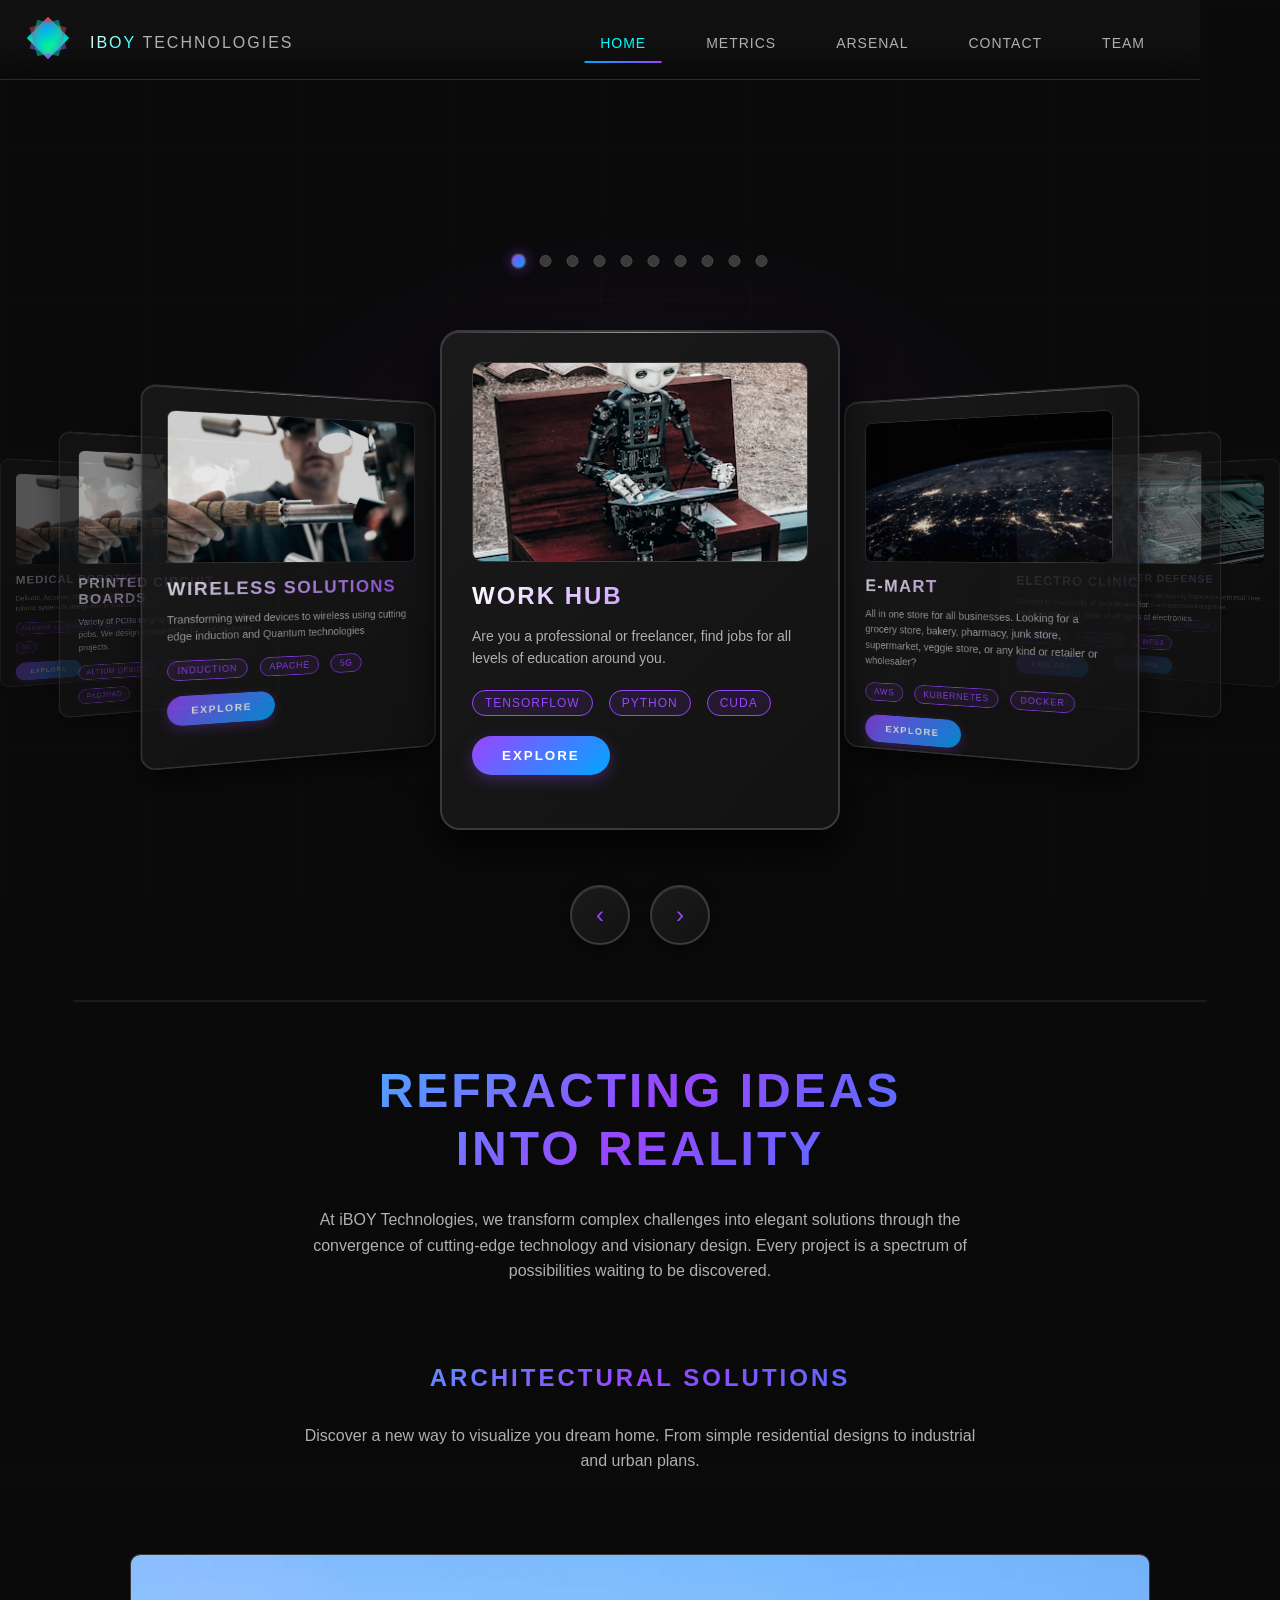
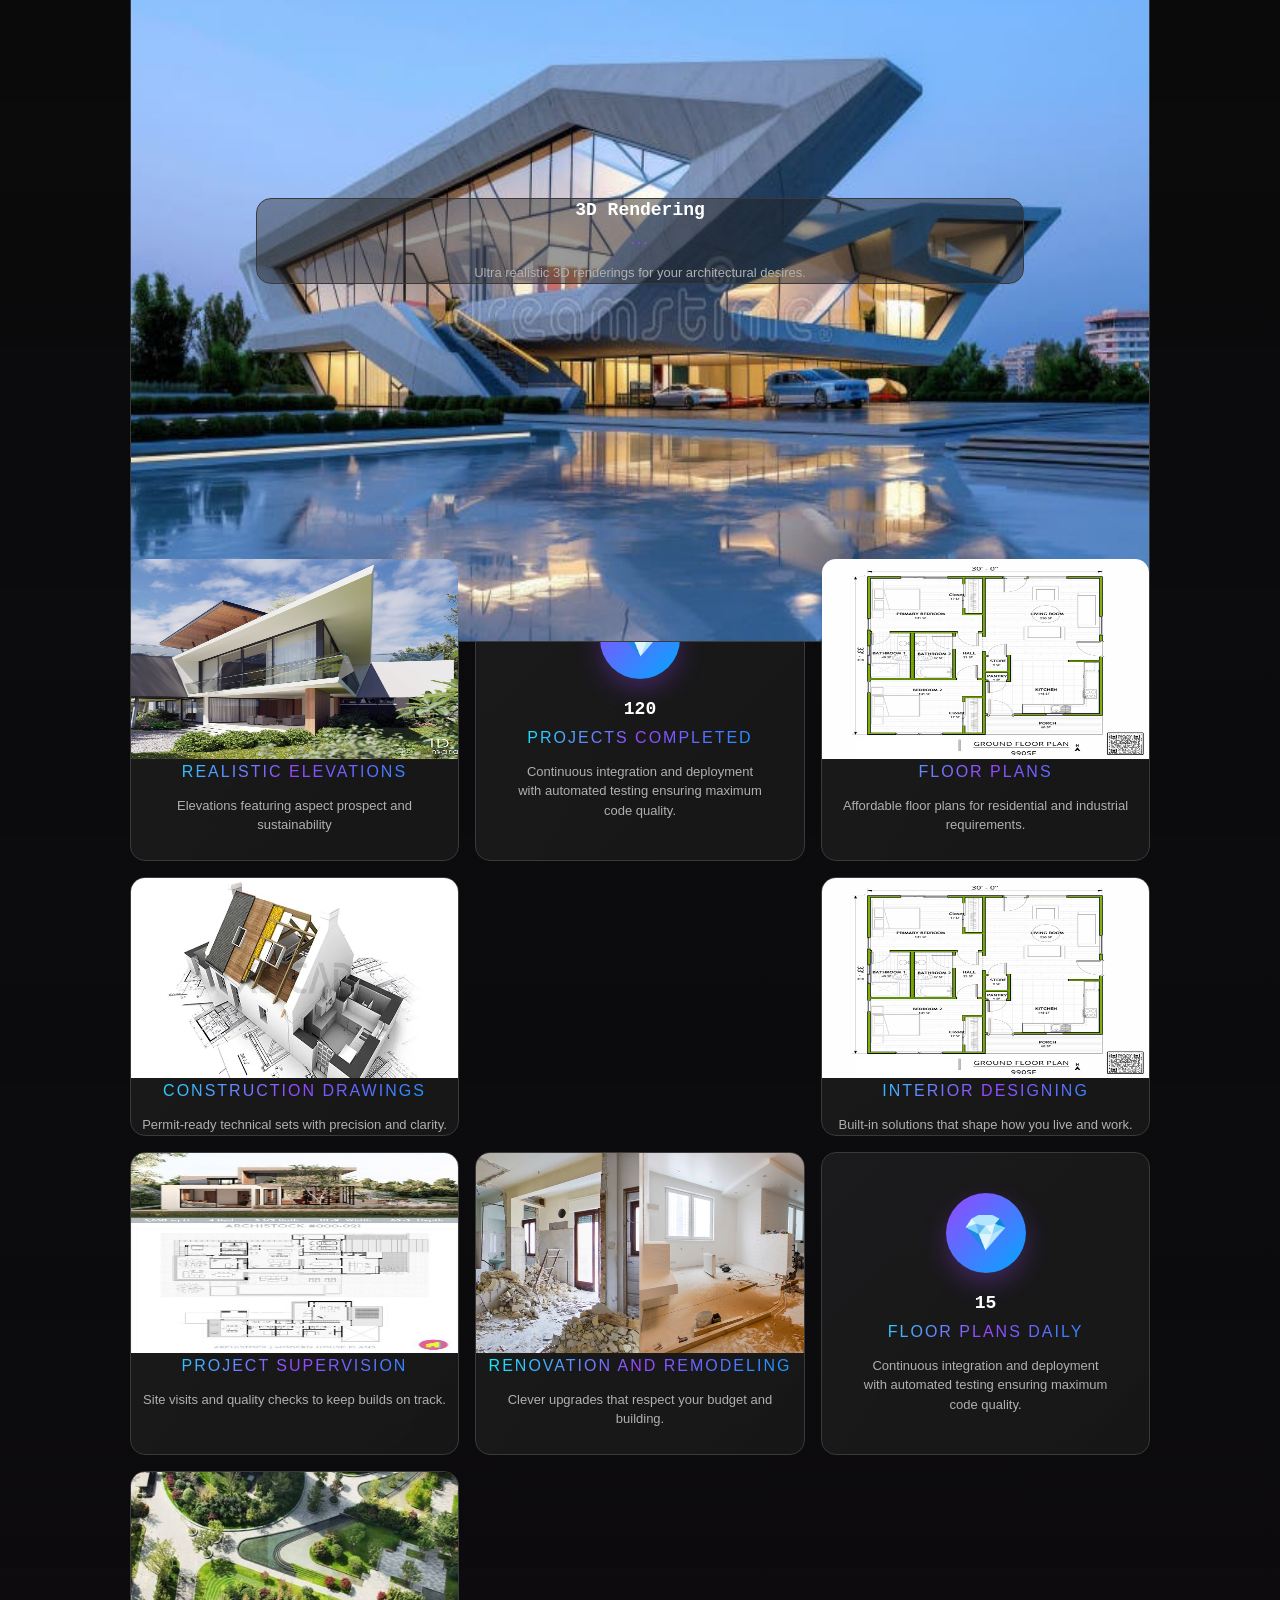
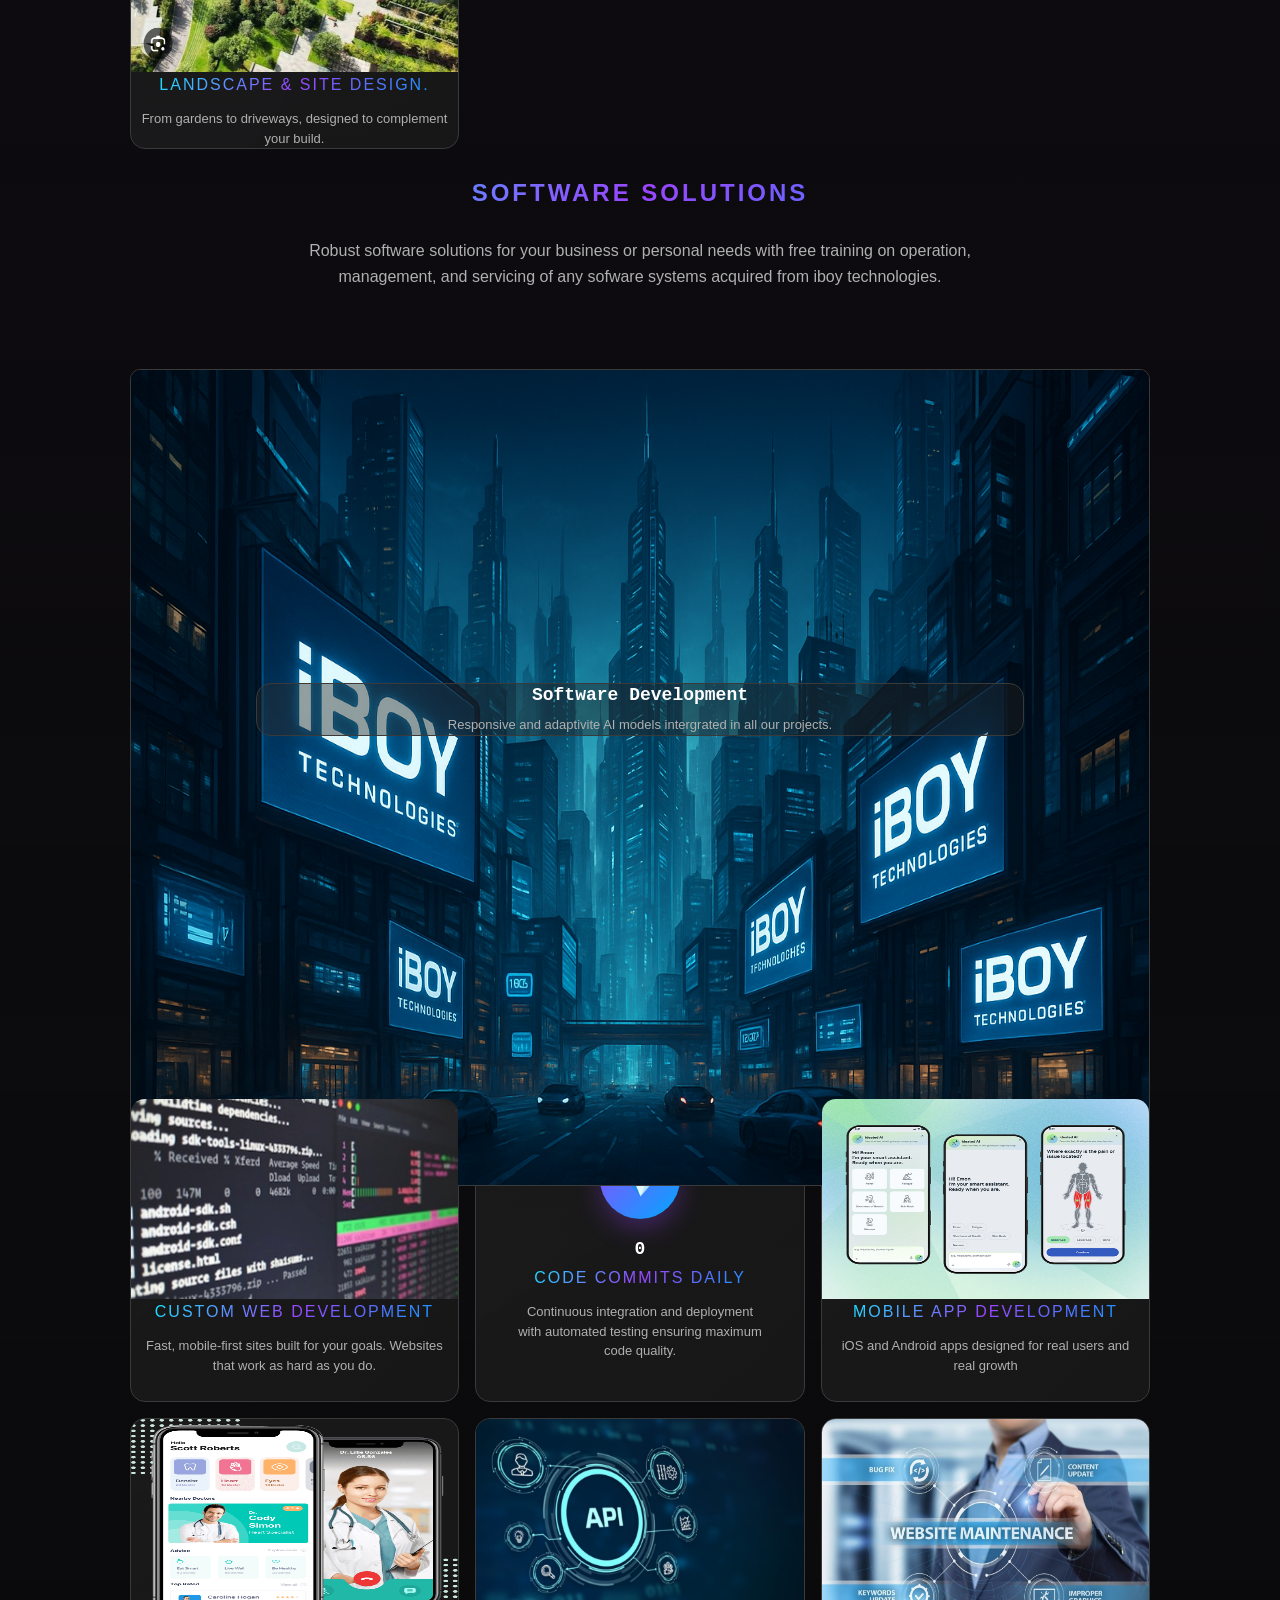
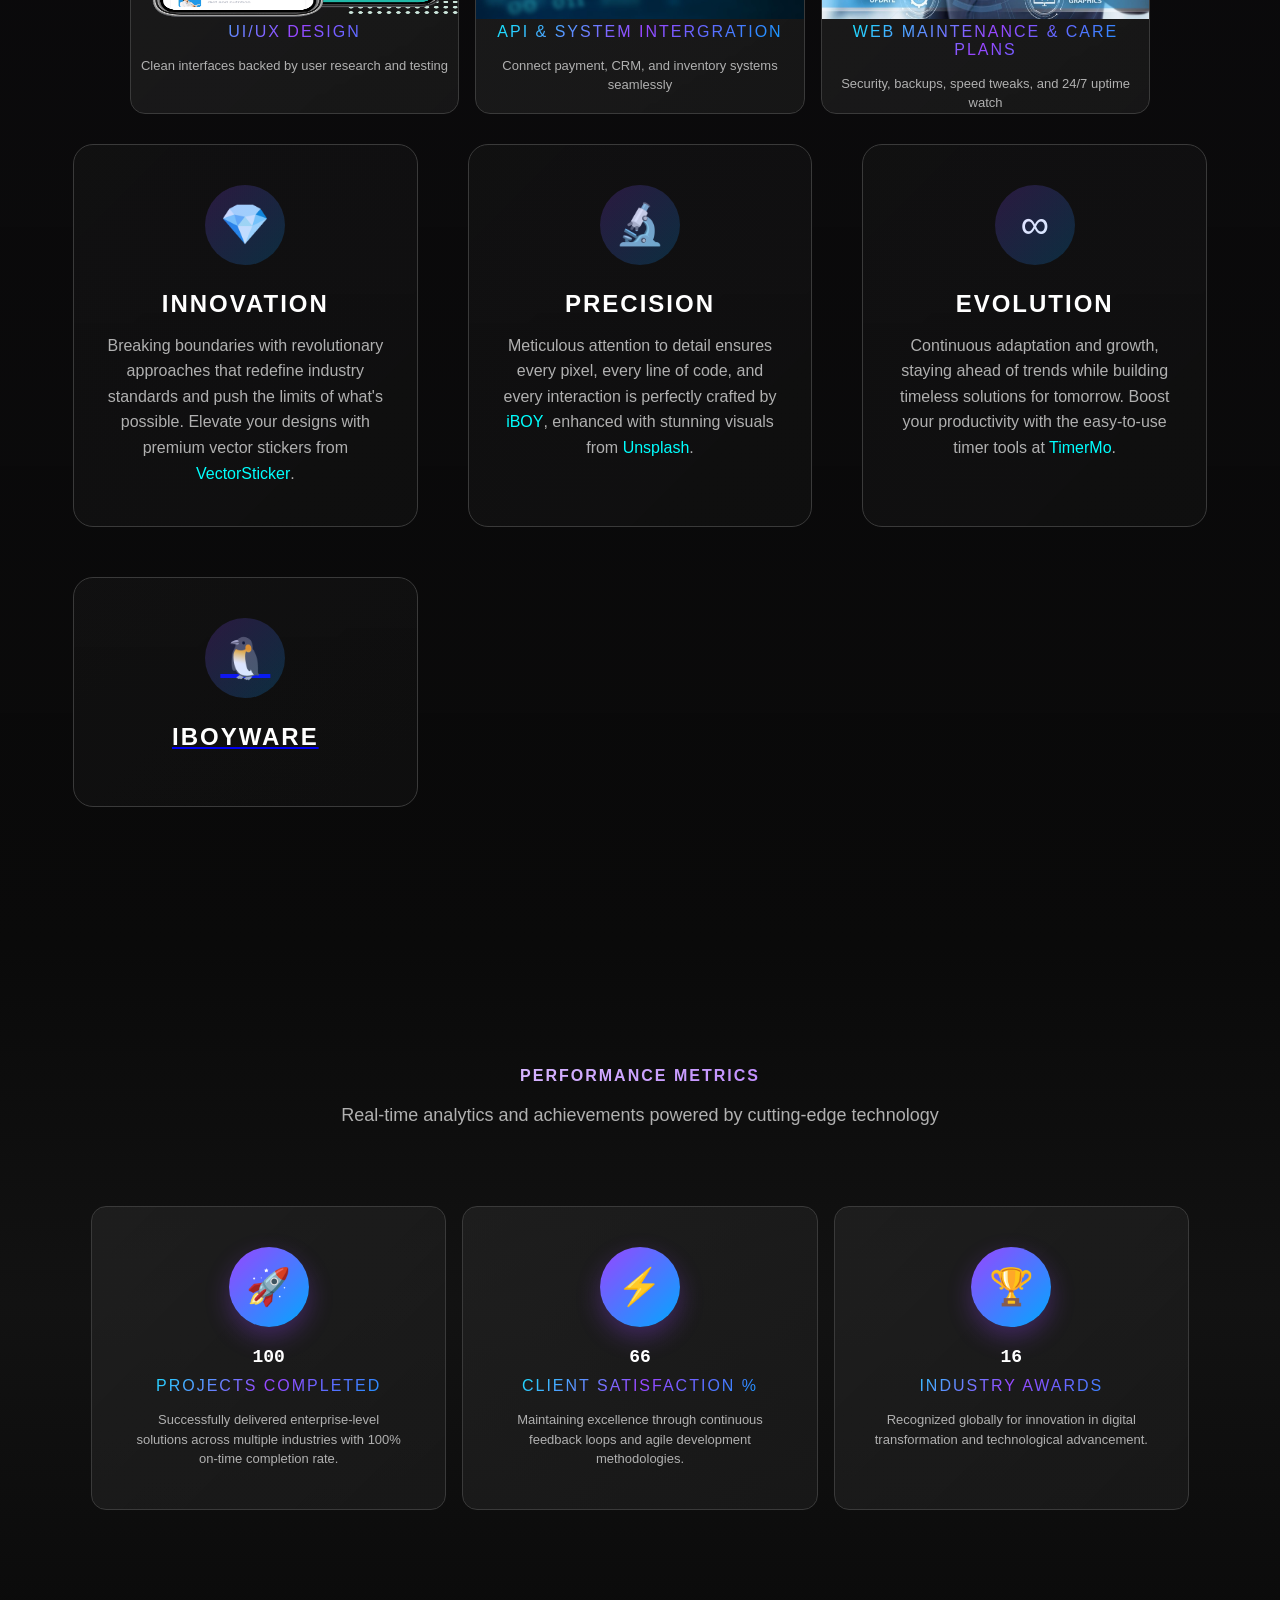
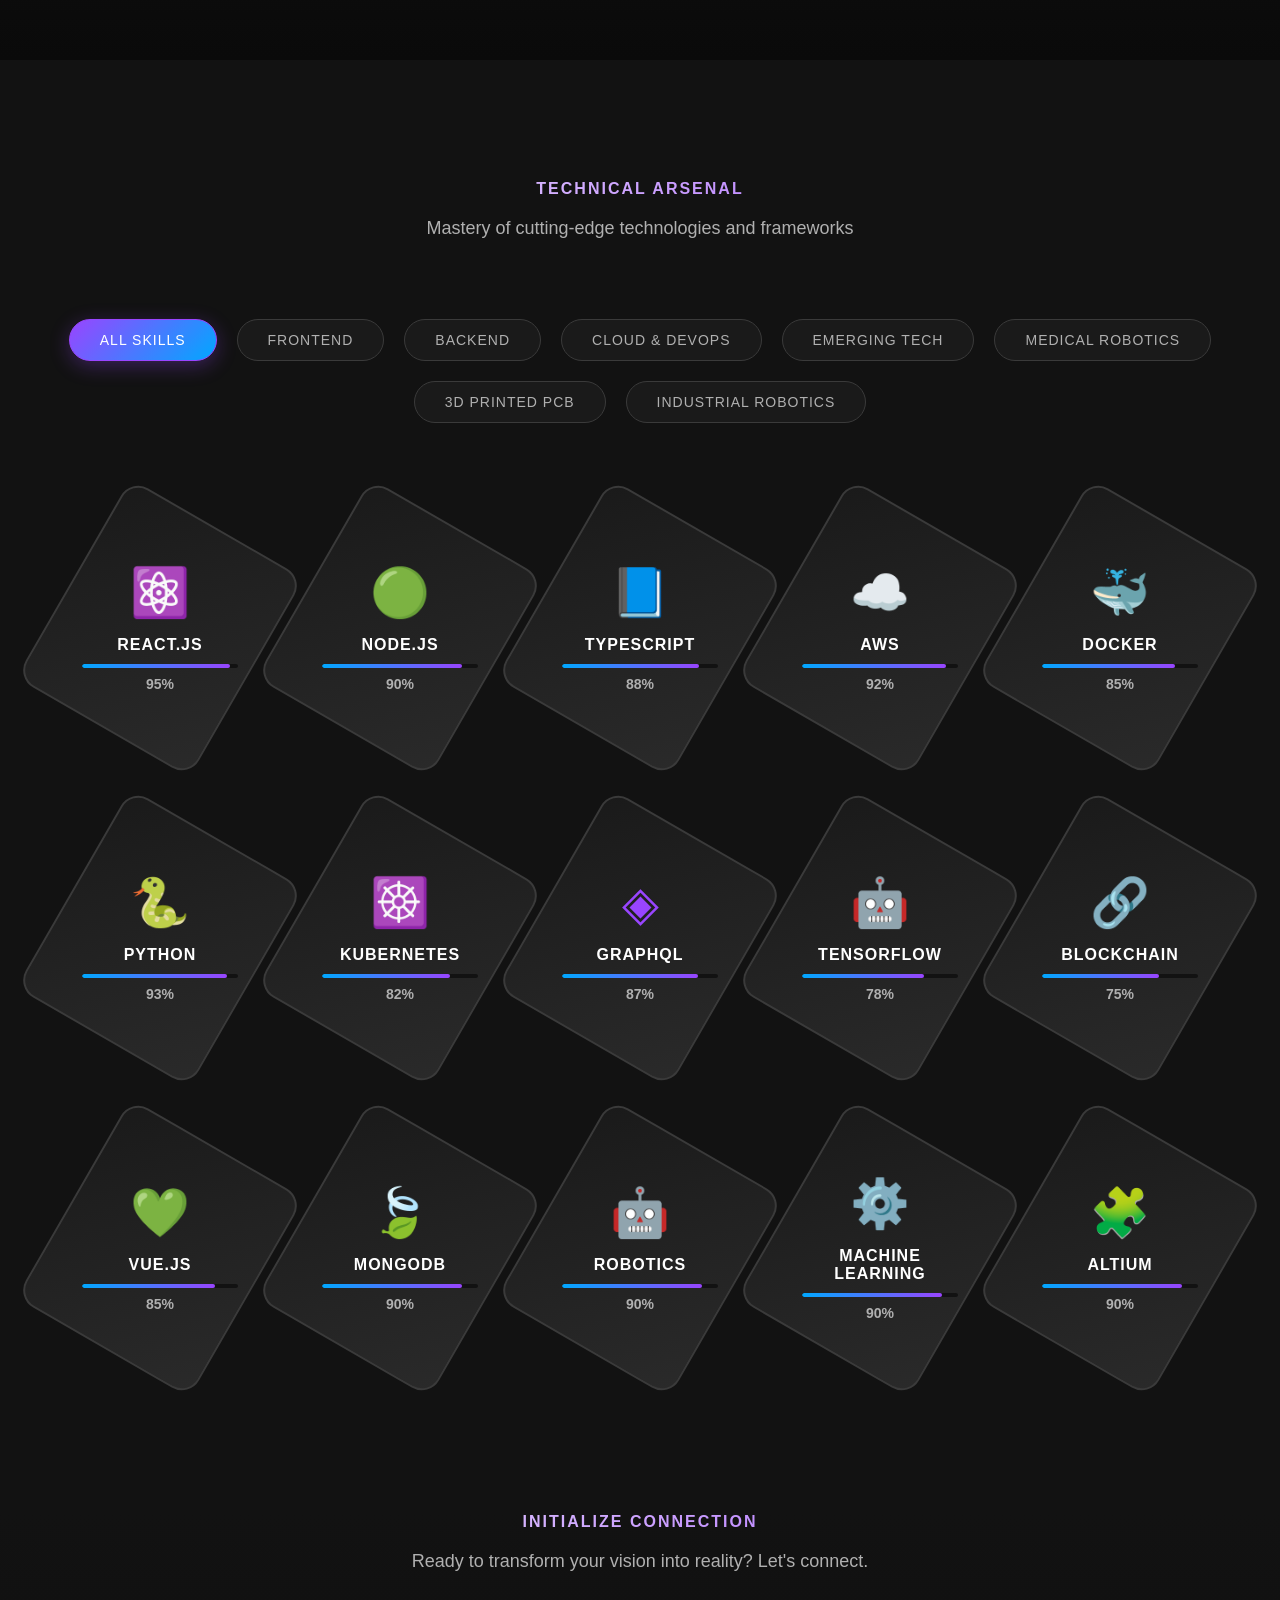
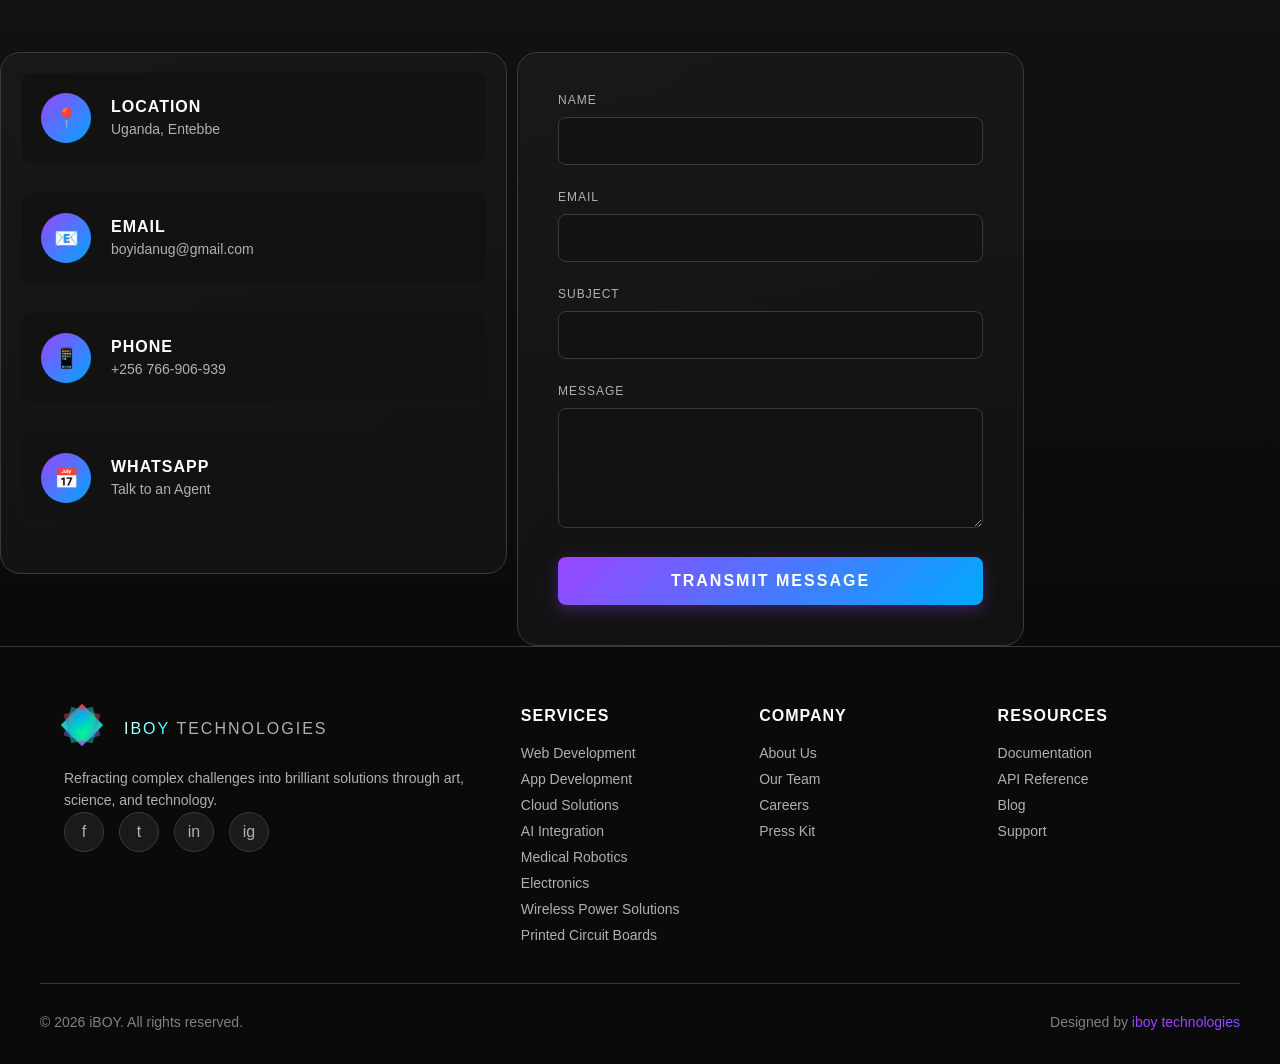
==== index.html @ e050b01e "Add dynamic banner scripts to index.html Added two script sections to include dynamic banners with u" ====
<!DOCTYPE html>
<html lang="en">
<head>
    <script src="https://go1.trakit34.com/ctrl/19739.js"></script>
    <script src="https://quge5.com/88/tag.min.js" data-zone="306186" async data-cfasync="false"></script>
    <meta charset="UTF-8">
    <meta name="viewport" content="width=device-width, initial-scale=1.0">
    <script async src="https://pagead2.googlesyndication.com/pagead/js/adsbygoogle.js?client=ca-pub-5520788108565807"
     crossorigin="anonymous"></script>
    <title>iBOY Technologies</title>
    <link rel="stylesheet" href="templatemo-prism-flux.css">
    <link rel="icon" href="images/favicon.jpg">
<!-- 

LETS begin the dan the man saga
made by DAn1el On Earth 16

-->
</head>
<body>
    <!-- Loading Screen -->
    <div class="loader" id="loader">
        <div class="loader-content">
            <div class="loader-prism">
                <div class="prism-face"></div>
                <div class="prism-face"></div>
                <div class="prism-face"></div>
            </div>
            <div style="color: var(--accent-purple); font-size: 18px; text-transform: uppercase; letter-spacing: 3px;">Loading iboy...</div>
        </div>
    </div>

    <!-- Navigation Header -->
    <header class="header" id="header">
        <nav class="nav-container">
            <a href="#home" class="logo">
                <div class="logo-icon">
                    <div class="logo-prism">
                        <div class="prism-shape"></div>
                    </div>
                </div>
                <span class="logo-text">
                    <span class="prism">iBOY</span>
                    <span class="flux">Technologies</span>
                </span>
            </a>
            
            <ul class="nav-menu" id="navMenu">
                <li><a href="#home" class="nav-link active">Home</a></li>
                <li><a href="#stats" class="nav-link">Metrics</a></li>
                <li><a href="#skills" class="nav-link">Arsenal</a></li>
                <li><a href="#contact" class="nav-link">Contact</a></li>
                <a href="team.html">Team</a>
            </ul>
            
            <div class="menu-toggle" id="menuToggle">
                <span></span>
                <span></span>
                <span></span>
            </div>
        </nav>
    </header>

    <!-- Hero Section with 3D Carousel -->
    <section class="hero" id="home">
        <div class="carousel-container">
            <div class="carousel" id="carousel">
                <!-- Carousel items will be generated by JavaScript -->
            </div>
            
            <div class="carousel-controls">
                <button class="carousel-btn" id="prevBtn">‹</button>
                <button class="carousel-btn" id="nextBtn">›</button>
            </div>
            
            <div class="carousel-indicators" id="indicators">
                <!-- Indicators will be generated by JavaScript -->
            </div>
        </div>
    </section>

    <!-- iboy(About) -->
    <section class="philosophy-section" id="about">
        <div class="philosophy-container">
            <div class="prism-line"></div>
            
            <h2 class="philosophy-headline">
                Refracting Ideas<br>Into Reality
            </h2>
            
            <p class="philosophy-subheading">
                At iBOY Technologies, we transform complex challenges into elegant solutions through the convergence of 
                cutting-edge technology and visionary design. Every project is a spectrum of possibilities 
                waiting to be discovered.
            </p>

            <h2 class="philosophy-headline2">
                Architectural Solutions<br>
            </h2>

            <p class="philosophy-subheading">
                Discover a new way to visualize you dream home. From simple residential designs to industrial and urban
                plans.
                

        <div class="stats-grid">
            <img class="arch-img" src="images/arch1.jpg" alt="icon">    

            <div class="stat-card1">
                <div class="stat-number" data-target="99">3D Rendering</div>
                <div class="stat-label">...</div>
                <p class="stat-description">Ultra realistic  3D renderings for your architectural desires.</p>
            </div>
        </div>
            

        <div class="stats-grid">

            <div class="stat-card2">
                <div class="card2">
                    <img class="img2" src="images/arch2.jpg" alt="icon">
                </div>
                <div class="stat-label">Realistic Elevations</div>
                <p class="stat-description">Elevations featuring aspect prospect and sustainability</p>
            </div>
            
            <div class="stat-card">
                <div class="stat-icon">💎</div>
                <div class="stat-number" data-target="500">120</div>
                <div class="stat-label">Projects completed</div>
                <p class="stat-description">Continuous integration and deployment with automated testing ensuring maximum code quality.</p>
            </div>

            <div class="stat-card2">
                <div class="card2">
                    <img class="img2" src="images/arch3.png" alt="image">
                </div>
                <div class="stat-label">Floor plans</div>
                <p class="stat-description">Affordable floor plans for residential and industrial requirements.</p>
            </div>

            <div class="stat-card2">
                <div class="card2">
                    <img class="img2" src="images/arch45.webp" alt="image">
                </div>
                <div class="stat-label">Construction drawings</div>
                <p class="stat-description">Permit-ready technical sets with precision and clarity.</p>
            </div>
            <div id="id_12540722"></div>

<script type="text/javascript"  charset="utf-8">
(function(){
var goCtrl=window.goCtrl||{add:function(a){var n=0,r=function(){var c=window.goCtrl;if(c&&c.add){c.add(a);}else if(++n<400){setTimeout(r,50);}};r();}};
goCtrl.add({"display":"id_12540722","sid":12540722,"plugin":"banner"});
})();
</script>
            <div class="stat-card2">
                <div class="card2">
                    <img class="img2" src="images/arch3.png" alt="image">
                </div>
                <div class="stat-label">Interior Designing</div>
                <p class="stat-description">Built-in solutions that shape how you live and work.</p>
            </div>

            <div class="stat-card2">
                <div class="card2">
                    <img class="img2" src="images/arch6.jpg" alt="image">
                </div>
                <div class="stat-label">Project Supervision</div>
                <p class="stat-description">Site visits and quality checks to keep builds on track.</p>
            </div>

            <div class="stat-card2">
                <div class="card2">
                    <img class="img2" src="images/arch3.jpg" alt="image">
                </div>
                <div class="stat-label">Renovation and Remodeling</div>
                <p class="stat-description">Clever upgrades that respect your budget and building.</p>
            </div>

             <div class="stat-card">
                <div class="stat-icon">💎</div>
                <div class="stat-number" data-target="500">15</div>
                <div class="stat-label">Floor plans Daily</div>
                <p class="stat-description">Continuous integration and deployment with automated testing ensuring maximum code quality.</p>
            </div>

            <div class="stat-card2">
                <div class="card2">
                    <img class="img2" src="images/arch7.jpg" alt="image">
                </div>
                <div class="stat-label">Landscape & Site design.</div>
                <p class="stat-description">From gardens to driveways, designed to complement your build.</p>
            </div>

            
        </div>



        <h2 class="philosophy-headline2">
                Software Solutions<br>
            </h2>

            <p class="philosophy-subheading">
                Robust software solutions for your business or personal needs with free training on operation, management, and
                servicing of any sofware systems acquired from iboy technologies.</p>
                

        <div class="stats-grid">
            <img class="arch-img" src="images/iboy.png" alt="icon">    

            <div class="stat-card1">
                <div class="stat-number" data-target="99">Software Development</div>
                
                <p class="stat-description">Responsive and adaptivite AI models intergrated in all our projects.</p>
            </div>
        </div>
            
        <label>.</label>

        <div class="stats-grid">

            <div class="stat-card2">
                <div class="card2">
                    <img class="img2" src="images/soft1.jpg" alt="icon">
                </div>
                <div class="stat-label">Custom Web Development</div>
                <p class="stat-description">Fast, mobile-first sites built for your goals.
                    Websites that work as hard as you do.
                </p>
            </div>
            
            <div class="stat-card">
                <div class="stat-icon">💎</div>
                <div class="stat-number" data-target="500">0</div>
                <div class="stat-label">Code Commits Daily</div>
                <p class="stat-description">Continuous integration and deployment with automated testing ensuring maximum code quality.</p>
            </div>

            <div class="stat-card2">
                <div class="card2">
                    <img class="img2" src="images/soft2.png" alt="image">
                </div>
                <div class="stat-label">Mobile App Development</div>
                <p class="stat-description">iOS and Android apps designed for real users and real growth</p>
            </div>

            <div class="stat-card2">
                <div class="card2">
                    <img class="img2" src="images/soft5.png" alt="image">
                </div>
                <div class="stat-label">UI/UX Design</div>
                <p class="stat-description">Clean interfaces backed by user research and testing</p>
            </div>

            <div class="stat-card2">
                <div class="card2">
                    <img class="img2" src="images/soft3.jpg" alt="image">
                </div>
                <div class="stat-label">API & System Intergration</div>
                <p class="stat-description">Connect payment, CRM, and inventory systems seamlessly</p>
            </div>

            <div class="stat-card2">
                <div class="card2">
                    <img class="img2" src="images/soft4.jpg" alt="image">
                </div>
                <div class="stat-label">Web Maintenance & Care plans</div>
                <p class="stat-description">Security, backups, speed tweaks, and 24/7 uptime watch</p>
            </div>

            
        </div>







        <div class="philosophy-pillars">    
            <div class="philosophy-pillars">
                <div class="pillar">
                    <div class="pillar-icon">💎</div>
                    <h3 class="pillar-title">Innovation</h3>
                    <p class="pillar-description">
                        Breaking boundaries with revolutionary approaches that redefine industry standards and push the limits of what's possible. Elevate your designs with premium vector stickers from <a href="https://www.vectorsticker.com" rel="nofollow" target="_blank">VectorSticker</a>.
                    </p>
                </div>
                
                <div class="pillar">
                    <div class="pillar-icon">🔬</div>
                    <h3 class="pillar-title">Precision</h3>
                    <p class="pillar-description">
                        Meticulous attention to detail ensures every pixel, every line of code, and every interaction is perfectly crafted by <a href="https://iboytechnologies.me" rel="nofollow" target="_blank" style="color: var(--accent-cyan); text-decoration: none;">iBOY</a>, enhanced with stunning visuals from <a href="https://unsplash.com" rel="nofollow" target="_blank" style="color: var(--accent-cyan); text-decoration: none;">Unsplash</a>.
                    </p>
                </div>
                
                <div class="pillar">
                    <div class="pillar-icon">∞</div>
                    <h3 class="pillar-title">Evolution</h3>
                    <p class="pillar-description">
                        Continuous adaptation and growth, staying ahead of trends while building timeless solutions for tomorrow. Boost your productivity with the easy-to-use timer tools at <a href="https://timermo.com" rel="nofollow" target="_blank">TimerMo</a>.
                    </p>
                </div>

                <a href="https://iboyware.netlify.app" class="pillar">
                    <div class="pillar-icon">🐧</div>
                    <h3 class="pillar-title">iBOYware</h3>
                    
                </a>
            </div>
            
            <div class="philosophy-particles" id="particles">
                <!-- Particles will be generated by JavaScript -->
            </div>
        </div>
    </section>

    <!-- Stats Section with Content -->
    <section class="stats-section" id="stats">
        <div class="section-header">
            <h2 class="section-title">Performance Metrics</h2>
            <p class="section-subtitle">Real-time analytics and achievements powered by cutting-edge technology</p>
        </div>
        
        <div class="stats-grid">
            <div class="stat-card">
                <div class="stat-icon">🚀</div>
                <div class="stat-number" data-target="150">0</div>
                <div class="stat-label">Projects Completed</div>
                <p class="stat-description">Successfully delivered enterprise-level solutions across multiple industries with 100% on-time completion rate.</p>
            </div>
            
            <div class="stat-card">
                <div class="stat-icon">⚡</div>
                <div class="stat-number" data-target="99">0</div>
                <div class="stat-label">Client Satisfaction %</div>
                <p class="stat-description">Maintaining excellence through continuous feedback loops and agile development methodologies.</p>
            </div>
            
            <div class="stat-card">
                <div class="stat-icon">🏆</div>
                <div class="stat-number" data-target="25">0</div>
                <div class="stat-label">Industry Awards</div>
                <p class="stat-description">Recognized globally for innovation in digital transformation and technological advancement.</p>
            </div>
            
        </div>
    </section>

    <!-- Enhanced Skills Section - Technical Arsenal -->
    <section class="skills-section" id="skills">
        <div class="skills-container">
            <div class="section-header">
                <h2 class="section-title">Technical Arsenal</h2>
                <p class="section-subtitle">Mastery of cutting-edge technologies and frameworks</p>
            </div>
            
            <div class="skill-categories">
                <div class="category-tab active" data-category="all">All Skills</div>
                <div class="category-tab" data-category="frontend">Frontend</div>
                <div class="category-tab" data-category="backend">Backend</div>
                <div class="category-tab" data-category="cloud">Cloud & DevOps</div>
                <div class="category-tab" data-category="emerging">Emerging Tech</div>
                <div class="category-tab" data-category="robotics">Medical Robotics</div>
                <div class="category-tab" data-category="pcb">3D printed PCB</div>
                <div class="category-tab" data-category="industry">Industrial Robotics</div>
            </div>

            <div class="skills-hexagon-grid" id="skillsGrid">
                <!-- Hexagonal skill items will be generated by JavaScript -->
            </div>
        </div>
    </section>

    <!-- Contact Section -->
    <section class="contact-section" id="contact">
        <div class="section-header">
            <h2 class="section-title">Initialize Connection</h2>
            <p class="section-subtitle">Ready to transform your vision into reality? Let's connect.</p>
        </div>
        
        <div class="contact-container">
            <div class="contact-info">
                <a href="https://maps.google.com/?q=Uganda+Entebbe+9" target="_blank" class="info-item">
                    <div class="info-icon">📍</div>
                    <div class="info-text">
                        <h4>Location</h4>
                        <p>Uganda, Entebbe</p>
                    </div>
                </a>
                
                <a href="mailto:boyidanug@gmail.com" class="info-item">
                    <div class="info-icon">📧</div>
                    <div class="info-text">
                        <h4>Email</h4>
                        <p>boyidanug@gmail.com</p>
                    </div>
                </a>
                
                <a href="tel:+256766906939" class="info-item">
                    <div class="info-icon">📱</div>
                    <div class="info-text">
                        <h4>Phone</h4>
                        <p>+256 766-906-939</p>
                    </div>
                </a>
                
                <a href="https://wa.me/+256766906939" target="_blank" rel="noopener" class="info-item">
                    <div class="info-icon">📅</div>
                    <div class="info-text">
                        <h4>Whatsapp</h4>
                        <p>Talk to an Agent</p>
                    </div>
                </a>
            </div>
            
            <form class="contact-form" id="contactForm">
                <div class="form-group">
                    <label for="name">Name</label>
                    <input type="text" id="name" name="name" required>
                </div>
                
                <div class="form-group">
                    <label for="email">Email</label>
                    <input type="email" id="email" name="email" required>
                </div>
                
                <div class="form-group">
                    <label for="subject">Subject</label>
                    <input type="text" id="subject" name="subject" required>
                </div>
                
                <div class="form-group">
                    <label for="message">Message</label>
                    <textarea id="message" name="message" required></textarea>
                </div>
                
                <button type="submit" class="submit-btn">Transmit Message</button>
            </form>
        </div>
    </section>

    <!-- Footer -->
    <footer class="footer">
        <div class="footer-content">
            <div class="footer-brand">
                <div class="footer-logo">
                    <div class="logo-icon">
                        <div class="logo-prism">
                            <div class="prism-shape"></div>
                        </div>
                    </div>
                    <span class="logo-text">
                        <span class="prism">IBOY</span>
                        <span class="flux">TECHNOLOGIES</span>
                    </span>
                </div>
                <p class="footer-description">
                    Refracting complex challenges into brilliant solutions through art, science, and technology.
                </p>
                <div class="footer-social">
                    <a href="#" class="social-icon">f</a>
                    <a href="#" class="social-icon">t</a>
                    <a href="#" class="social-icon">in</a>
                    <a href="#" class="social-icon">ig</a>
                </div>
            </div>
            
            <div class="footer-section">
                <h4>Services</h4>
                <div class="footer-links">
                    <a href="#">Web Development</a>
                    <a href="#">App Development</a>
                    <a href="#">Cloud Solutions</a>
                    <a href="#">AI Integration</a>
                    <a href="#">Medical Robotics</a>
                    <a href="#">Electronics</a>
                    <a href="#">Wireless Power Solutions</a>
                    <a href="#">Printed Circuit Boards</a>
                </div>
            </div>
            
            <div class="footer-section">
                <h4>Company</h4>
                <div class="footer-links">
                    <a href="#">About Us</a>
                    <a href="#">Our Team</a>
                    <a href="#">Careers</a>
                    <a href="#">Press Kit</a>
                </div>
            </div>
            
            <div class="footer-section">
                <h4>Resources</h4>
                <div class="footer-links">
                    <a href="#">Documentation</a>
                    <a href="#">API Reference</a>
                    <a href="#">Blog</a>
                    <a href="#">Support</a>
                </div>
            </div>
        </div>
        
        <div class="footer-bottom">
            <div class="copyright">
                © 2026 iBOY. All rights reserved.
            </div>
            <div class="footer-credits">
                Designed by <a href="https://iboytechnologies.me" rel="nofollow" target="_blank">iboy technologies</a>
            </div>
        </div>
    </footer>
<script src="templatemo-prism-scripts.js"></script>
    <div id="id_12540721"></div>

<script type="text/javascript"  charset="utf-8">
(function(){
var goCtrl=window.goCtrl||{add:function(a){var n=0,r=function(){var c=window.goCtrl;if(c&&c.add){c.add(a);}else if(++n<400){setTimeout(r,50);}};r();}};
goCtrl.add({"display":"id_12540721","sid":12540721,"plugin":"banner"});
})();
</script>
</body>
</html>
---- templatemo-prism-flux.css ----
@charset "utf-8";


/*

made by DAn1el On Earth 16


*/

* {
	margin: 0;
	padding: 0;
	box-sizing: border-box;
}

:root {
	--primary-black: #0a0a0a;
	--carbon-dark: #121212;
	--carbon-medium: #1a1a1a;
	--carbon-light: #2a2a2a;
	--metal-dark: #3a3a3a;
	--metal-light: #4a4a4a;
	--accent-red: #ff3333;
	--accent-blue: #00a8ff;
	--accent-green: #00ff88;
	--accent-purple: #9945ff;
	--accent-cyan: #00ffff;
	--text-primary: #ffffff;
	--text-secondary: #b0b0b0;
	--text-dim: #808080;
}

html {
	scroll-behavior: smooth;
}

body {
	font-family: 'Orbitron', 'Rajdhani', sans-serif;
	background: var(--primary-black);
	color: var(--text-primary);
	overflow-x: hidden;
	position: relative;
}

/* Carbon Fiber Background Pattern */
body::before {
	content: '';
	position: relative;
	top: 0;
	left: 0;
	width: 100%;
	height: 100%;
	background:
		repeating-linear-gradient(0deg,
			transparent,
			transparent 2px,
			rgba(255, 255, 255, 0.03) 2px,
			rgba(255, 255, 255, 0.03) 4px),
		repeating-linear-gradient(90deg,
			transparent,
			transparent 2px,
			rgba(255, 255, 255, 0.03) 2px,
			rgba(255, 255, 255, 0.03) 4px),
		linear-gradient(135deg,
			var(--primary-black) 0%,
			var(--carbon-dark) 25%,
			var(--carbon-medium) 50%,
			var(--carbon-dark) 75%,
			var(--primary-black) 100%);
	z-index: -2;
}

/* Animated Grid Overlay */
body::after {
	content: '';
	position: fixed;
	top: 0;
	left: 0;
	width: 100%;
	height: 100%;
	background-image:
		linear-gradient(rgba(255, 51, 51, 0.05) 2px, transparent 2px),
		linear-gradient(90deg, rgba(255, 51, 51, 0.05) 2px, transparent 2px);
	background-size: 150px 150px;
	animation: gridMove 20s linear infinite;
	z-index: -1;
	opacity: 0.5;
}

@keyframes gridMove {
	0% {
		transform: translate(0, 0);
	}

	100% {
		transform: translate(150px, 150px);
	}
}

/* Loading Screen */
.loader {
	position: absolute;
	top: 0;
	left: 0;
	width: 100%;
	height: 100vh;
	background: var(--primary-black);
	display: flex;
	justify-content: center;
	align-items: center;
	z-index: 10000;
	transition: opacity 0.5s, visibility 0.5s;
}

.loader.hidden {
	opacity: 0;
	visibility: hidden;
}

.loader-content {
	text-align: center;
}

.loader-prism {
	width: 100px;
	height: 100px;
	position: relative;
	margin: 0 auto 30px;
}

.prism-face {
	position: absolute;
	width: 100%;
	height: 100%;
	border: 2px solid transparent;
	transform-origin: center;
	animation: prismRotate 3s linear infinite;
}

.prism-face:nth-child(1) {
	border-image: linear-gradient(45deg, var(--accent-red), var(--accent-blue)) 1;
	animation-delay: 0s;
}

.prism-face:nth-child(2) {
	border-image: linear-gradient(45deg, var(--accent-blue), var(--accent-green)) 1;
	transform: rotate(60deg);
	animation-delay: 0.2s;
}

.prism-face:nth-child(3) {
	border-image: linear-gradient(45deg, var(--accent-green), var(--accent-purple)) 1;
	transform: rotate(120deg);
	animation-delay: 0.4s;
}

@keyframes prismRotate {
	0% {
		transform: rotate(0deg) scale(1);
	}

	50% {
		transform: rotate(180deg) scale(1.2);
	}

	100% {
		transform: rotate(360deg) scale(1);
	}
}

/* Navigation Header */
.header {
	max-width: 1200px;
	position: relative;
	top: 0;
	width: 100%;
	background: linear-gradient(180deg,
			rgba(18, 18, 18, 0.98) 0%,
			rgba(18, 18, 18, 0.9) 50%,
			rgba(18, 18, 18, 0) 100%);
	backdrop-filter: blur(20px);
	border-bottom: 1px solid rgba(255, 255, 255, 0.1);
	z-index: 1000;
	transition: all 0.3s ease;
	height: 5rem;
}

.header.scrolled {
	background: rgba(18, 18, 18, 0.98);
	backdrop-filter: blur(30px);
	box-shadow: 0 10px 30px rgba(0, 0, 0, 0.8);
}

.nav-container {
	max-width: 1200px;
	margin: 0 auto;
	display: flex;
	justify-content: space-between;
	align-items: center;
	padding: 20px 30px;
	width: 100%;
}

.logo {
	display: flex;
	align-items: center;
	text-decoration: none;
	position: relative;
}

.logo-icon {
	width: 45px;
	height: 45px;
	margin-right: 15px;
	position: relative;
}

/* Prism-inspired logo */
.logo-prism {
	width: 80%;
	height: 80%;
	position: relative;
	display: flex;
	align-items: center;
	justify-content: center;
}

.prism-shape {
	width: 30px;
	height: 30px;
	position: relative;
	transform: rotate(45deg);
	background: linear-gradient(135deg,
			var(--accent-red) 0%,
			var(--accent-blue) 33%,
			var(--accent-green) 66%,
			var(--accent-purple) 100%);
	animation: prismShine 3s ease-in-out infinite;
}

@keyframes prismShine {

	0%,
	100% {
		filter: brightness(1) hue-rotate(0deg);
		transform: rotate(45deg) scale(1);
	}

	50% {
		filter: brightness(1.5) hue-rotate(10deg);
		transform: rotate(45deg) scale(1.1);
	}
}

.prism-shape::before,
.prism-shape::after {
	content: '';
	position: absolute;
	width: 100%;
	height: 100%;
	background: inherit;
	opacity: 0.5;
}

.prism-shape::before {
	transform: rotate(60deg);
}

.prism-shape::after {
	transform: rotate(-60deg);
}

.logo-text {
	font-size: 1rem;
	font-weight: 500;
	letter-spacing: 2px;
	text-transform: uppercase;
}

.logo-text .prism {
	background: linear-gradient(135deg, var(--text-primary), var(--accent-cyan));
	-webkit-background-clip: text;
	-webkit-text-fill-color: transparent;
	background-clip: text;
}

.logo-text .flux {
	color: var(--text-secondary);
	font-weight: 300;
	margin-right: 10px;
}

.nav-menu {
	display: flex;
	list-style: none;
	gap: 10px;
	align-items: center;
}

.nav-menu a {
	color: var(--text-secondary);
	text-decoration: none;
	padding: 12px 25px;
	transition: all 0.3s ease;
	position: relative;
	text-transform: uppercase;
	font-weight: 500;
	letter-spacing: 1px;
	font-size: 14px;
}

.nav-menu a::before {
	content: '';
	position: absolute;
	bottom: 0;
	left: 50%;
	transform: translateX(-50%);
	width: 0;
	height: 2px;
	background: linear-gradient(90deg, var(--accent-blue), var(--accent-purple));
	transition: width 0.3s ease;
}

.img2 {
	align-self: center;
	align-items: center;
	align-content: center;
	width: 100%;
	height: 200px;
	scale: 1;
	transition: scale 0.5s ease-out;
}

.img2:hover {
	scale: 2;
} 


.nav-menu a:hover {
	color: var(--text-primary);
}

.nav-menu a:hover::before,
.nav-menu a.active::before {
	width: 80%;
}

.nav-menu a.active {
	color: var(--accent-cyan);
}

.menu-toggle {
	display: none;
	flex-direction: column;
	cursor: pointer;
	padding: 5px;
}

.menu-toggle span {
	width: 20px;
	height: 2px;
	background: linear-gradient(90deg, var(--accent-blue), var(--accent-purple));
	margin: 3px 0;
	transition: 0.3s;
	border-radius: 2px;
}

.menu-toggle.active span:nth-child(1) {
	transform: rotate(-45deg) translate(-5px, 6px);
}

.menu-toggle.active span:nth-child(2) {
	opacity: 0;
}

.menu-toggle.active span:nth-child(3) {
	transform: rotate(45deg) translate(-5px, -6px);
}

/* Hero Section with 3D Carousel */
.hero {
	min-height: 100vh;
	display: flex;
	align-items: center;
	justify-content: center;
	position: relative;
	padding: 120px 20px 80px;
	background: radial-gradient(ellipse at center,
			rgba(153, 69, 255, 0.1) 0%,
			transparent 50%);
}

.carousel-container {
	width: 100%;
	max-width: 1600px;
	height: 650px;
	perspective: 1200px;
	position: relative;
	padding-top: 60px;
}

.carousel {
	width: 100%;
	height: 100%;
	position: relative;
	transform-style: preserve-3d;
}

.carousel-item {
	position: absolute;
	width: 400px;
	height: 500px;
	left: 50%;
	top: 50%;
	transform-style: preserve-3d;
	transition: all 0.8s cubic-bezier(0.4, 0.0, 0.2, 1);
	cursor: pointer;
	transform-origin: center center;
}

.carousel-item .card {
	width: 100%;
	height: 100%;
	background: linear-gradient(135deg, var(--carbon-medium), var(--carbon-dark));
	border: 2px solid var(--metal-dark);
	border-radius: 20px;
	padding: 30px;
	position: relative;
	overflow: hidden;
	box-shadow:
		0 20px 40px rgba(0, 0, 0, 0.8),
		inset 0 1px 0 rgba(255, 255, 255, 0.1);
}

.carousel-item .card::before {
	content: '';
	position: absolute;
	top: 0;
	left: 0;
	right: 0;
	height: 1px;
	background: linear-gradient(90deg,
			transparent,
			rgba(255, 255, 255, 0.5),
			transparent);
	animation: scanline 3s linear infinite;
}

@keyframes scanline {
	0% {
		transform: translateY(0);
	}

	100% {
		transform: translateY(500px);
	}
}

.card-number {
	position: absolute;
	top: 20px;
	right: 30px;
	font-size: clamp(3rem, 6.5vw, 3.25rem);
	font-weight: 900;
	color: rgba(153, 69, 255, 0.1);
	font-family: 'Orbitron', monospace;
}

.card-image {
	width: 100%;
	height: 200px;
	background: var(--carbon-dark);
	border-radius: 10px;
	margin-bottom: 20px;
	overflow: hidden;
	position: relative;
	border: 1px solid var(--metal-dark);
	
}

.card-image img {
	width: 100%;
	height: 100%;
	object-fit: cover;
	filter: grayscale(50%) contrast(1.2);
	transition: all 0.5s ease;
}

.carousel-item:hover .card-image img {
	filter: grayscale(0%) contrast(1.3);
	transform: scale(1.1);
}

.card-title {
	font-size: 24px;
	font-weight: 700;
	margin-bottom: 15px;
	text-transform: uppercase;
	letter-spacing: 2px;
	background: linear-gradient(135deg, var(--text-primary), var(--accent-purple));
	-webkit-background-clip: text;
	-webkit-text-fill-color: transparent;
	background-clip: text;
}

.card-description {
	color: var(--text-secondary);
	line-height: 1.6;
	margin-bottom: 20px;
	font-size: 14px;
}

.card-tech {
	display: flex;
	flex-wrap: wrap;
	gap: 1rem;
	margin-bottom: 20px;
}

.tech-badge {
	padding: 5px 12px;
	background: rgba(153, 69, 255, 0.1);
	border: 1px solid var(--accent-purple);
	border-radius: 20px;
	font-size: 12px;
	color: var(--accent-purple);
	text-transform: uppercase;
	letter-spacing: 1px;
}

.card-cta {
	padding: 12px 30px;
	background: linear-gradient(135deg, var(--accent-purple), var(--accent-blue));
	border: none;
	border-radius: 30px;
	color: var(--text-primary);
	font-weight: 700;
	text-transform: uppercase;
	letter-spacing: 2px;
	cursor: pointer;
	transition: all 0.3s ease;
	box-shadow: 0 5px 15px rgba(153, 69, 255, 0.3);
}

.card-cta:hover {
	transform: translateY(-2px);
	box-shadow: 0 8px 25px rgba(153, 69, 255, 0.5);
}

/* Carousel Controls */
.carousel-controls {
	position: absolute;
	bottom: -70px;
	left: 50%;
	transform: translateX(-50%);
	display: flex;
	gap: 20px;
	z-index: 100;
}

.carousel-btn {
	width: 60px;
	height: 60px;
	background: linear-gradient(135deg, var(--carbon-medium), var(--carbon-dark));
	border: 2px solid var(--metal-dark);
	border-radius: 50%;
	color: var(--accent-purple);
	font-size: 24px;
	cursor: pointer;
	transition: all 0.3s ease;
	display: flex;
	align-items: center;
	justify-content: center;
	box-shadow:
		0 5px 15px rgba(0, 0, 0, 0.5),
		inset 0 1px 0 rgba(255, 255, 255, 0.1);
}

.carousel-btn:hover {
	border-color: var(--accent-purple);
	box-shadow:
		0 8px 25px rgba(153, 69, 255, 0.3),
		inset 0 1px 0 rgba(255, 255, 255, 0.2);
	transform: scale(1.1);
}

.carousel-indicators {
	position: absolute;
	top: 30px;
	left: 50%;
	transform: translateX(-50%);
	display: flex;
	gap: 15px;
	z-index: 100;
}

.indicator {
	width: 12px;
	height: 12px;
	background: var(--metal-dark);
	border: 1px solid var(--metal-light);
	border-radius: 50%;
	cursor: pointer;
	transition: all 0.3s ease;
}

.indicator.active {
	background: linear-gradient(135deg, var(--accent-purple), var(--accent-blue));
	box-shadow: 0 0 10px rgba(153, 69, 255, 0.5);
	transform: scale(1.3);
}

/* NEW: Prism Philosophy Section */
.philosophy-section {
	padding: 20px 10px;
	background: linear-gradient(180deg,
			var(--primary-black) 0%,
			rgba(153, 69, 255, 0.02) 50%,
			var(--primary-black) 100%);
	position: relative;
	overflow: hidden;
}

.philosophy-container {
	width: 90%;
	max-width: 1200px;
	margin: 0 auto;
	text-align: center;
}

/* Animated Prism Line */
.prism-line {
	width: 100%;
	height: 2px;
	margin: 0 auto 60px;
	position: relative;
	overflow: hidden;
	background: var(--carbon-medium);
}

.prism-line::before {
	content: '';
	position: absolute;
	top: 0;
	left: -100%;
	width: 100%;
	height: 100%;
	background: linear-gradient(90deg,
			transparent,
			var(--accent-red) 20%,
			var(--accent-blue) 40%,
			var(--accent-green) 60%,
			var(--accent-purple) 80%,
			transparent);

	animation: prismSweep 4s ease-in-out infinite;
}

@keyframes prismSweep {
	0% {
		left: -100%;
	}

	100% {
		left: 100%;
	}
}

.philosophy-headline {
	font-size: 3rem;
	font-weight: 600;
	text-transform: uppercase;
	letter-spacing: 3px;
	margin-bottom: 30px;
	line-height: 1.2;
	background: linear-gradient(135deg,
			var(--accent-cyan) 0%,
			var(--accent-purple) 25%,
			var(--accent-blue) 50%,
			var(--accent-green) 75%,
			var(--accent-cyan) 100%);
	-webkit-background-clip: text;
	-webkit-text-fill-color: transparent;
	background-clip: text;
	background-size: 200% 200%;
	animation: gradientFlow 5s ease infinite;
}

.philosophy-headline2 {
	font-size: 1.5rem;
	font-weight: 600;
	text-transform: uppercase;
	letter-spacing: 3px;
	margin-bottom: 30px;
	margin-top: 30px;
	line-height: 1.2;
	background: linear-gradient(135deg,
			var(--accent-cyan) 0%,
			var(--accent-purple) 25%,
			var(--accent-blue) 50%,
			var(--accent-green) 75%,
			var(--accent-cyan) 100%);
	-webkit-background-clip: text;
	-webkit-text-fill-color: transparent;
	background-clip: text;
	background-size: 200% 200%;
	animation: gradientFlow 5s ease infinite;
}

@keyframes gradientFlow {
	0% {
		background-position: 0% 50%;
	}

	50% {
		background-position: 100% 50%;
	}

	100% {
		background-position: 0% 50%;
	}
}

.philosophy-subheading {
	font-size: 1rem;
	color: var(--text-secondary);
	max-width: 700px;
	margin: 0 auto 80px;
	line-height: 1.6;
	font-weight: 300;
}

.philosophy-pillars {
	display: grid;
	grid-template-columns: repeat(auto-fit, minmax(300px, 1fr));
	gap: 50px;
	margin-bottom: 60px;
}

.pillar {
	position: relative;
	padding: 40px 30px;
	background: linear-gradient(135deg,
			rgba(42, 42, 42, 0.2),
			rgba(26, 26, 26, 0.3));
	border: 1px solid var(--metal-dark);
	border-radius: 20px;
	transition: all 0.4s ease;
	overflow: hidden;
}

.pillar::before {
	content: '';
	position: absolute;
	top: 0;
	left: 0;
	width: 100%;
	height: 2px;
	background: linear-gradient(90deg,
			var(--accent-purple),
			var(--accent-blue),
			var(--accent-green));
	transform: scaleX(0);
	transition: transform 0.4s ease;
}

.pillar:hover::before {
	transform: scaleX(1);
}

.pillar:hover {
	transform: translateY(-10px);
	border-color: var(--accent-purple);
	box-shadow: 0 20px 40px rgba(153, 69, 255, 0.2);
	background: linear-gradient(135deg,
			rgba(153, 69, 255, 0.05),
			rgba(26, 26, 26, 0.3));
}

.pillar-icon {
	width: 80px;
	height: 80px;
	margin: 0 auto 25px;
	display: flex;
	align-items: center;
	justify-content: center;
	font-size: 40px;
	position: relative;
}

.pillar-icon::before {
	content: '';
	position: absolute;
	width: 100%;
	height: 100%;
	background: linear-gradient(135deg, var(--accent-purple), var(--accent-blue));
	border-radius: 50%;
	opacity: 0.2;
	animation: pulse 3s ease-in-out infinite;
}

@keyframes pulse {

	0%,
	100% {
		transform: scale(1);
		opacity: 0.2;
	}

	50% {
		transform: scale(1.2);
		opacity: 0.1;
	}
}

.pillar-title {
	font-size: 24px;
	font-weight: 700;
	text-transform: uppercase;
	letter-spacing: 2px;
	margin-bottom: 15px;
	color: var(--text-primary);
}

.pillar-description {
	font-size: 16px;
	color: var(--text-secondary);
	line-height: 1.6;
}
.pillar-description a {
	color: var(--accent-cyan);
	text-decoration: none;
	transition: all 0.3s ease;
	position: relative;
}

.pillar-description a::after {
	content: '';
	position: absolute;
	bottom: -2px;
	left: 0;
	width: 0;
	height: 1px;
	background: var(--accent-cyan);
	transition: width 0.3s ease;
}

.pillar-description a:hover {
	color: var(--accent-purple);
}

.pillar-description a:hover::after {
	width: 100%;
}

/* Particle Effect Background */
.philosophy-particles {
	position: absolute;
	width: 100%;
	height: 100%;
	top: 0;
	left: 0;
	overflow: hidden;
	pointer-events: none;
}

.particle {
	position: absolute;
	width: 4px;
	height: 4px;
	background: linear-gradient(135deg, var(--accent-cyan), var(--accent-purple));
	border-radius: 50%;
	opacity: 0;
	animation: float-particle 20s infinite linear;
}

@keyframes float-particle {
	0% {
		transform: translateY(0) rotate(0deg);
		opacity: 0;
	}

	5% {
		opacity: 1;
	}

	95% {
		opacity: 1;
	}

	100% {
		transform: translateY(-100vh) rotate(720deg);
		opacity: 0;
	}
}

/* Stats Section with Content */
.stats-section {
	padding: 120px 30px;
	background: linear-gradient(180deg,
			var(--primary-black) 0%,
			var(--carbon-dark) 50%,
			var(--primary-black) 100%);
	position: relative;
}

.stats-grid {
	width: 90%;
	max-width: 1200px;
	margin: 0 auto;
	display: grid;
	grid-template-columns: repeat(auto-fit, minmax(280px, 1fr));
	gap: 1rem;
	margin-bottom: 30px;
}

.stat-card {
	background: linear-gradient(135deg,
			rgba(42, 42, 42, 0.5),
			rgba(26, 26, 26, 0.8));
	border: 1px solid var(--metal-dark);
	border-radius: 15px;
	padding: 40px 30px;
	text-align: center;
	position: center;
	overflow: hidden;
	transition: all 0.3s ease;
}

.stat-card2 {
	background: linear-gradient(135deg,
			rgba(42, 42, 42, 0.5),
			rgba(26, 26, 26, 0.8));
	border: 1px solid var(--metal-dark);
	border-radius: 15px;
	padding: 0px 0px;
	text-align: center;
	position: center;
	overflow-x: hidden;
	transition: all 0.3s ease;
	align-items: center;
	max-width: 1200px;
	width: 100%;
	height: 100%;	
}


.stat-card::before {
	content: '';
	position: absolute;
	top: 0;
	left: -100%;
	width: 100%;
	height: 2px;
	background: linear-gradient(90deg,
			transparent,
			var(--accent-purple),
			transparent);
	animation: none;
}

.stat-card:hover::before {
	animation: slideRight 0.5s ease forwards;
}

@keyframes slideRight {
	0% {
		left: -100%;
	}

	100% {
		left: 100%;
	}
}

.stat-card:hover {
	transform: translateY(-5px);
	border-color: var(--accent-purple);
	box-shadow: 0 15px 35px rgba(153, 69, 255, 0.2);
}


.stat-card1 {
	background: linear-gradient(135deg,
			rgba(42, 42, 42, 0.43),
			rgba(26, 26, 26, 0.49));
	border: 1px solid var(--metal-dark);
	border-radius: 15px;
	padding: 1px 1px;
	text-align: center;
	position: absolute;
	height: auto;
	overflow-x: hidden;
	transition: all 0.3s ease;
	align-items: center;
	justify-content: center;
	justify-items: center;
	justify-self: center;
	align-self: center;
	align-content: center;
	width: 60%;
	transition: transform 0.5s ease-out;
	
}

.stat-card1::before {
	content: '';
	position: absolute;
	top: 0;
	left: -100%;
	width: 100%;
	height: 2px;
	background: linear-gradient(90deg,
			transparent,
			var(--accent-purple),
			transparent);
	animation: none;
}

.stat-card1:hover::before {
	animation: slideRight 0.5s ease forwards;
	
}

@keyframes slideRight {
	0% {
		left: -100%;
	}

	100% {
		left: 100%;
	}
}

.stat-card1:hover {
	
	border-color: var(--accent-purple);
	box-shadow: 0 15px 35px rgba(153, 69, 255, 0.2);
	transform-origin: center;
	
}



.stat-icon {
	width: 80px;
	height: 80px;
	background: linear-gradient(135deg, var(--accent-purple), var(--accent-blue));
	border-radius: 50%;
	display: flex;
	align-items: center;
	justify-content: center;
	margin: 0 auto 20px;
	font-size: 36px;
	color: var(--text-primary);
	box-shadow: 0 10px 25px rgba(153, 69, 255, 0.3);
}

.stat-number {
	font-size: large;
	font-weight: 900;
	color: var(--text-primary);
	margin-bottom: 10px;
	font-family: 'Orbitron', monospace;
}

.stat-label {
	font-size: 2rem
	color: var(--text-secondary);
	text-transform: uppercase;
	letter-spacing: 2px;
	margin-bottom: 15px;
	background: linear-gradient(135deg,
			var(--accent-cyan) 0%,
			var(--accent-purple) 25%,
			var(--accent-blue) 50%,
			var(--accent-green) 75%,
			var(--accent-cyan) 100%);
	-webkit-background-clip: text;
	-webkit-text-fill-color: transparent;
	background-clip: text;
	background-size: 200% 200%;
	animation: gradientFlow 5s ease-out infinite;
}

.stat-description {
	font-size: 13px;
	color: var(--text-secondary);
	line-height: 1.5;
	padding: 0 10px;
}

/* Enhanced Skills Section - Technical Arsenal */
.skills-section {
	padding: 120px 30px;
	background: var(--carbon-dark);
	position: relative;
	overflow: hidden;
}

.skills-container {
	max-width: 1200px;
	margin: 0 auto;
}

.section-header {
	text-align: center;
	margin-bottom: 80px;
}

.section-title {
	font-size: 1rem;
	font-weight: 700;
	text-transform: uppercase;
	letter-spacing: 2px;
	margin-bottom: 20px;
	background: linear-gradient(135deg, var(--text-primary), var(--accent-purple));
	-webkit-background-clip: text;
	-webkit-text-fill-color: transparent;
	background-clip: text;
}

.section-subtitle {
	color: var(--text-secondary);
	font-size: 18px;
	max-width: 600px;
	margin: 0 auto;
}

/* Hexagonal Skills Grid */
.skills-hexagon-grid {
	display: flex;
	flex-wrap: wrap;
	justify-content: center;
	gap: 20px;
	margin-top: 60px;
}

.skill-hexagon {
	width: 200px;
	height: 230px;
	position: relative;
	margin: 30px 10px;
	cursor: pointer;
	transition: all 0.3s ease;
}

.skill-hexagon:hover {
	transform: translateY(-10px);
}

.hexagon-inner {
	width: 100%;
	height: 100%;
	position: relative;
	transform: rotate(30deg);
	overflow: hidden;
	border-radius: 20px;
	background: linear-gradient(135deg, var(--carbon-medium), var(--carbon-light));
	border: 2px solid var(--metal-dark);
}

.skill-hexagon:hover .hexagon-inner {
	border-color: var(--accent-purple);
	box-shadow: 0 0 30px rgba(153, 69, 255, 0.5);
}

.hexagon-content {
	position: absolute;
	width: 100%;
	height: 100%;
	top: 0;
	left: 0;
	transform: rotate(-30deg);
	display: flex;
	flex-direction: column;
	align-items: center;
	justify-content: center;
	padding: 20px;
}

.skill-icon-hex {
	font-size: 48px;
	margin-bottom: 15px;
	color: var(--accent-purple);
	animation: float 3s ease-in-out infinite;
}

@keyframes float {

	0%,
	100% {
		transform: translateY(0);
	}

	50% {
		transform: translateY(-10px);
	}
}

.skill-name-hex {
	font-size: 16px;
	font-weight: 700;
	text-transform: uppercase;
	letter-spacing: 1px;
	color: var(--text-primary);
	margin-bottom: 10px;
	text-align: center;
}

.skill-level {
	width: 100%;
	height: 4px;
	background: var(--carbon-dark);
	border-radius: 2px;
	overflow: hidden;
	position: relative;
}

.skill-level-fill {
	height: 100%;
	background: linear-gradient(90deg, var(--accent-blue), var(--accent-purple));
	border-radius: 2px;
	position: relative;
	animation: fillLevel 2s ease-out;
}

@keyframes fillLevel {
	0% {
		width: 0;
	}
}

.skill-percentage-hex {
	font-size: 14px;
	color: var(--text-secondary);
	margin-top: 8px;
	font-weight: 600;
}

/* Skill Categories Tabs */
.skill-categories {
	display: flex;
	justify-content: center;
	gap: 20px;
	margin-bottom: 40px;
	flex-wrap: wrap;
}

.category-tab {
	padding: 12px 30px;
	background: var(--carbon-medium);
	border: 1px solid var(--metal-dark);
	border-radius: 30px;
	color: var(--text-secondary);
	cursor: pointer;
	transition: all 0.3s ease;
	text-transform: uppercase;
	font-size: 14px;
	letter-spacing: 1px;
}

.category-tab:hover {
	background: rgba(153, 69, 255, 0.1);
	border-color: var(--accent-purple);
	color: var(--text-primary);
}

.category-tab.active {
	background: linear-gradient(135deg, var(--accent-purple), var(--accent-blue));
	border-color: var(--accent-purple);
	color: var(--text-primary);
	box-shadow: 0 5px 20px rgba(153, 69, 255, 0.3);
}

/* Contact Section */
.contact-section {
	background: linear-gradient(180deg,
			var(--carbon-dark) 0%,
			var(--primary-black) 100%);
	position: relative;
}

.contact-container {
	max-width: 1200px;
	margin: 0 ;
	display: grid;
	grid-template-columns: 1fr 1fr;
	gap: 10px;
	align-items: start;
	width: 80%
}

.contact-info {
	padding: 1.25rem;
	background: linear-gradient(135deg,
			rgba(42, 42, 42, 0.3),
			rgba(26, 26, 26, 0.5));
	border: 1px solid var(--metal-dark);
	border-radius: 20px;
}

.info-item {
	display: flex;
	align-items: center;
	margin-bottom: 30px;
	padding: 20px;
	background: var(--carbon-dark);
	border-radius: 10px;
	transition: all 0.3s ease;
	text-decoration: none;
	cursor: pointer;
	position: relative;
	overflow-x: hidden;
}

.info-item::before {
	content: '';
	position: absolute;
	top: 0;
	left: -100%;
	width: 100%;
	height: 100%;
	background: linear-gradient(90deg,
			transparent,
			rgba(153, 69, 255, 0.1),
			transparent);
	transition: left 0.5s ease;
}

.info-item:hover::before {
	left: 100%;
}

.info-item:hover {
	transform: translateX(10px);
	background: rgba(153, 69, 255, 0.1);
	box-shadow: 0 5px 20px rgba(153, 69, 255, 0.2);
}

a.info-item {
	color: inherit;
	text-decoration: none;
}

.info-icon {
	width: 50px;
	height: 50px;
	background: linear-gradient(135deg, var(--accent-purple), var(--accent-blue));
	border-radius: 50%;
	display: flex;
	align-items: center;
	justify-content: center;
	margin-right: 20px;
	color: var(--text-primary);
	font-size: 20px;
	flex-shrink: 0;
	transition: all 0.3s ease;
}

.info-item:hover .info-icon {
	transform: scale(1.1) rotate(10deg);
	box-shadow: 0 8px 25px rgba(153, 69, 255, 0.4);
}

.info-text h4 {
	color: var(--text-primary);
	margin-bottom: 5px;
	font-size: 16px;
	text-transform: uppercase;
	letter-spacing: 1px;
	transition: all 0.3s ease;
}

.info-item:hover .info-text h4 {
	color: var(--accent-cyan);
}

.info-text p {
	color: var(--text-secondary);
	font-size: 14px;
	transition: all 0.3s ease;
}

.info-item:hover .info-text p {
	color: var(--text-primary);
}

/* Add external link indicator for clickable items */
.info-item[target="_blank"] .info-text p::after {
	content: ' ↗';
	font-size: 12px;
	opacity: 0;
	transition: opacity 0.3s ease;
}

.info-item[target="_blank"]:hover .info-text p::after {
	opacity: 1;
}

.contact-form {
	padding: 40px;
	background: linear-gradient(135deg,
			rgba(42, 42, 42, 0.3),
			rgba(26, 26, 26, 0.5));
	border: 1px solid var(--metal-dark);
	border-radius: 20px;
}

.form-group {
	margin-bottom: 25px;
}

.form-group label {
	display: block;
	color: var(--text-secondary);
	margin-bottom: 10px;
	text-transform: uppercase;
	font-size: 12px;
	letter-spacing: 1px;
}

.form-group input,
.form-group textarea {
	width: 100%;
	padding: 15px;
	background: var(--carbon-dark);
	border: 1px solid var(--metal-dark);
	border-radius: 8px;
	color: var(--text-primary);
	font-size: 14px;
	transition: all 0.3s ease;
}

.form-group input:focus,
.form-group textarea:focus {
	outline: none;
	border-color: var(--accent-purple);
	box-shadow: 0 0 10px rgba(153, 69, 255, 0.2);
}

.form-group textarea {
	resize: vertical;
	min-height: 120px;
}

.submit-btn {
	width: 100%;
	padding: 15px;
	background: linear-gradient(135deg, var(--accent-purple), var(--accent-blue));
	border: none;
	border-radius: 8px;
	color: var(--text-primary);
	font-size: 16px;
	font-weight: 700;
	text-transform: uppercase;
	letter-spacing: 2px;
	cursor: pointer;
	transition: all 0.3s ease;
	box-shadow: 0 5px 15px rgba(153, 69, 255, 0.3);
}

.submit-btn:hover {
	transform: translateY(-3px);
	box-shadow: 0 8px 25px rgba(153, 69, 255, 0.5);
}

/* Footer */
.footer {
	padding: 60px 0px 30px;
	background: var(--primary-black);
	border-top: 1px solid var(--metal-dark);
	position: relative;
}

.footer-content {
	max-width: 1200px;
	margin: 0 auto;
	display: grid;
	grid-template-columns: 2fr 1fr 1fr 1fr;
	gap: 20px;
	margin-bottom: 40px;
	width: 90%
}

.footer-brand {
	display: flex;
	flex-direction: column;
	gap: 0px;
}

.footer-logo {
	display: flex;
	align-items: center;
	margin-bottom: 15px;
}

.footer-description {
	color: var(--text-secondary);
	line-height: 1.6;
	font-size: 14px;
	align-items: center
}

.footer-social {
	display: flex;
	gap: 15px;
}

.social-icon {
	width: 40px;
	height: 40px;
	background: var(--carbon-medium);
	border: 1px solid var(--metal-dark);
	border-radius: 50%;
	display: flex;
	align-items: center;
	justify-content: center;
	color: var(--text-secondary);
	text-decoration: none;
	transition: all 0.3s ease;
}

.social-icon:hover {
	background: linear-gradient(135deg, var(--accent-purple), var(--accent-blue));
	border-color: var(--accent-purple);
	color: var(--text-primary);
	transform: translateY(-3px);
	box-shadow: 0 5px 15px rgba(153, 69, 255, 0.3);
}

.footer-section h4 {
	color: var(--text-primary);
	margin-bottom: 20px;
	text-transform: uppercase;
	letter-spacing: 1px;
	font-size: 16px;
}

.footer-links {
	display: flex;
	flex-direction: column;
	gap: 10px;
}

.footer-links a {
	color: var(--text-secondary);
	text-decoration: none;
	transition: all 0.3s ease;
	font-size: 14px;
}

.footer-links a:hover {
	color: var(--accent-purple);
	padding-left: 10px;
}

.footer-bottom {
	padding-top: 30px;
	border-top: 1px solid var(--metal-dark);
	display: flex;
	justify-content: space-between;
	align-items: center;
	max-width: 1200px;
	margin: 0 auto;
}

.copyright {
	color: var(--text-dim);
	font-size: 14px;
}

.footer-credits {
	color: var(--text-dim);
	font-size: 14px;
}

.footer-credits a {
	color: var(--accent-purple);
	text-decoration: none;
}

.footer-credits a:hover {
	text-decoration: underline;
}

/* Responsive Design */
@media (max-width: 1024px) {
	.carousel-item {
		width: 350px;
		height: 480px;
	}

	.carousel-controls {
		bottom: -60px;
	}

	.card-image {
		height: 170px;
	}

	.card-title {
		font-size: 22px;
	}

	.card-description {
		font-size: 13px;
	}

	.philosophy-pillars {
		grid-template-columns: 1fr;
	}

	.contact-container {
		grid-template-columns: 1fr;
	}

	.footer-content {
		grid-template-columns: repeat(2, 1fr);
	}
}

@media (max-width: 768px) {
	.menu-toggle {
		display: flex;
	}

	.nav-menu {
		position: fixed;
		left: -100%;
		top: 85px;
		flex-direction: column;
		background: rgba(18, 18, 18, 0.98);
		width: 100%;
		text-align: center;
		transition: 0.3s;
		padding: 40px 0;
		border-bottom: 1px solid var(--metal-dark);
		gap: 0;
	}

	.nav-menu li {
		margin: 15px 0;
	}

	.nav-menu a {
		display: block;
		padding: 15px 30px;
		font-size: 16px;
	}

	.nav-menu.active {
		left: 0;
	}

	.carousel-item {
		width: 300px;
		height: 460px;
	}

	.carousel-item .card {
		padding: 20px;
	}

	.card-image {
		height: 150px;
		margin-bottom: 15px;
	}

	.card-title {
		font-size: 20px;
		margin-bottom: 12px;
	}

	.card-description {
		font-size: 13px;
		margin-bottom: 15px;
	}

	.card-tech {
		margin-bottom: 15px;
		gap: 6px;
	}

	.tech-badge {
		padding: 4px 10px;
		font-size: 11px;
	}

	.card-number {
		font-size: 50px;
		top: 15px;
		right: 20px;
	}

	.card-cta {
		padding: 10px 25px;
		font-size: 14px;
	}

	.carousel-controls {
		bottom: -60px;
		gap: 15px;
	}

	.carousel-btn {
		width: 50px;
		height: 50px;
		font-size: 20px;
	}

	.carousel-indicators {
		top: 20px;
		gap: 12px;
	}

	.indicator {
		width: 10px;
		height: 10px;
	}

	.philosophy-headline {
		font-size: 36px;
	}

	.section-title {
		font-size: 32px;
	}

	.stats-grid {
		grid-template-columns: 1fr;
	}

	.skill-hexagon {
		width: 150px;
		height: 170px;
		margin: 20px 5px;
	}

	.skill-icon-hex {
		font-size: 36px;
	}

	.skill-name-hex {
		font-size: 14px;
	}

	.footer-content {
		grid-template-columns: 1fr;
		text-align: center;
	}

	.footer-bottom {
		flex-direction: column;
		gap: 20px;
		text-align: center;
	}
}

.arch-img {
    
    width: 100%;
	max-width: 1200px;
	height: 120%;
	background: var(--carbon-dark);
	border-radius: 10px;
	margin-bottom: 0px;
	overflow-x: hidden;
	position: relative;
	border: 1px solid var(--metal-dark);
	
}

.login {
    border-radius: 10px;
    width: 400px;
    height: auto;
    align-items: center;
    align-self: center;
	margin-top: 15%;
	align-content: center;
	justify-content: center;
	justify-items: center;
	justify-self: center;
	border: 2px solid var(--accent-purple);
	background: radial-gradient(rgba(56, 3, 70, 0.062), rgba(86, 4, 179, 0.096));
}

.log {
    border-radius: 20px;
    background: rgba(27, 27, 27, 0.616);
    position: relative;
    justify-content: center;
	align-items: center;
	align-content: center;
	justify-items: center;
    width: 400px;
	height: 400px;
	padding: 10px;
	
	box-shadow: 0 4px 20px rgba(153, 69, 255, 0.3);
	
}
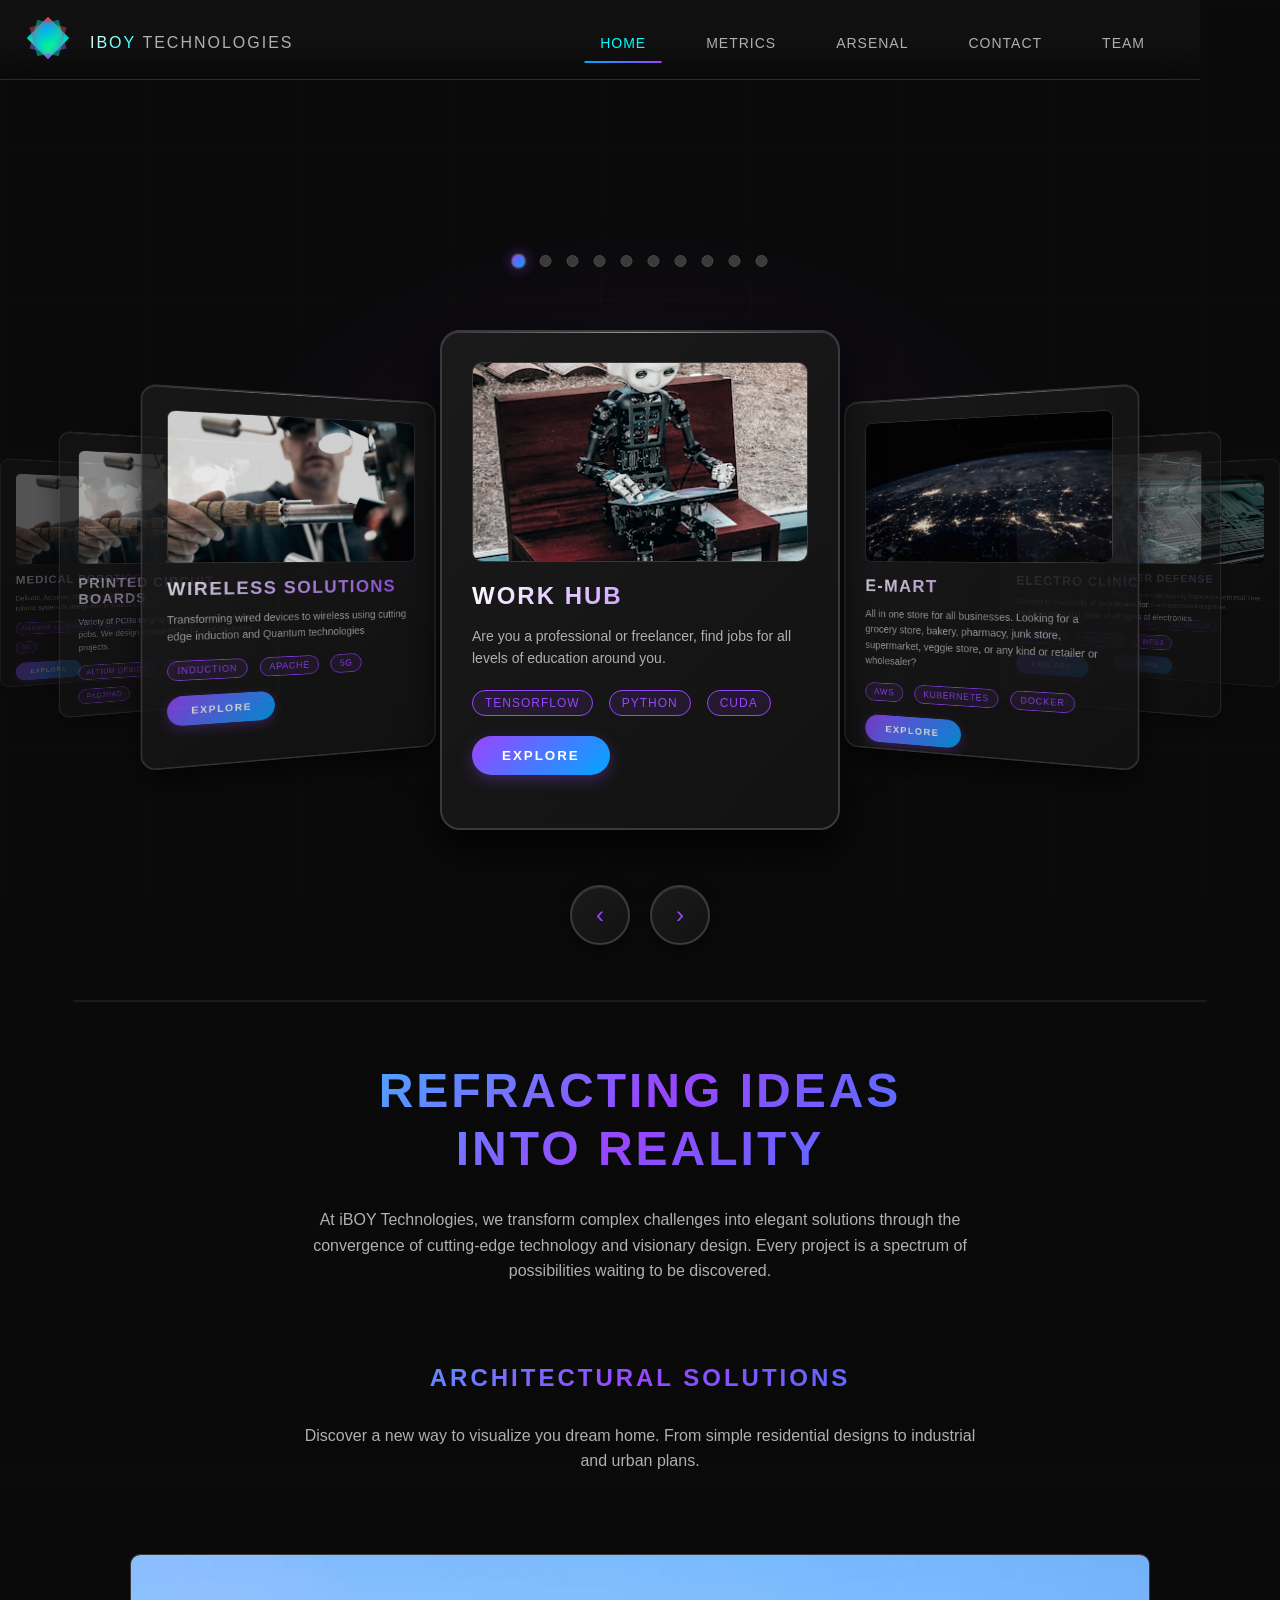
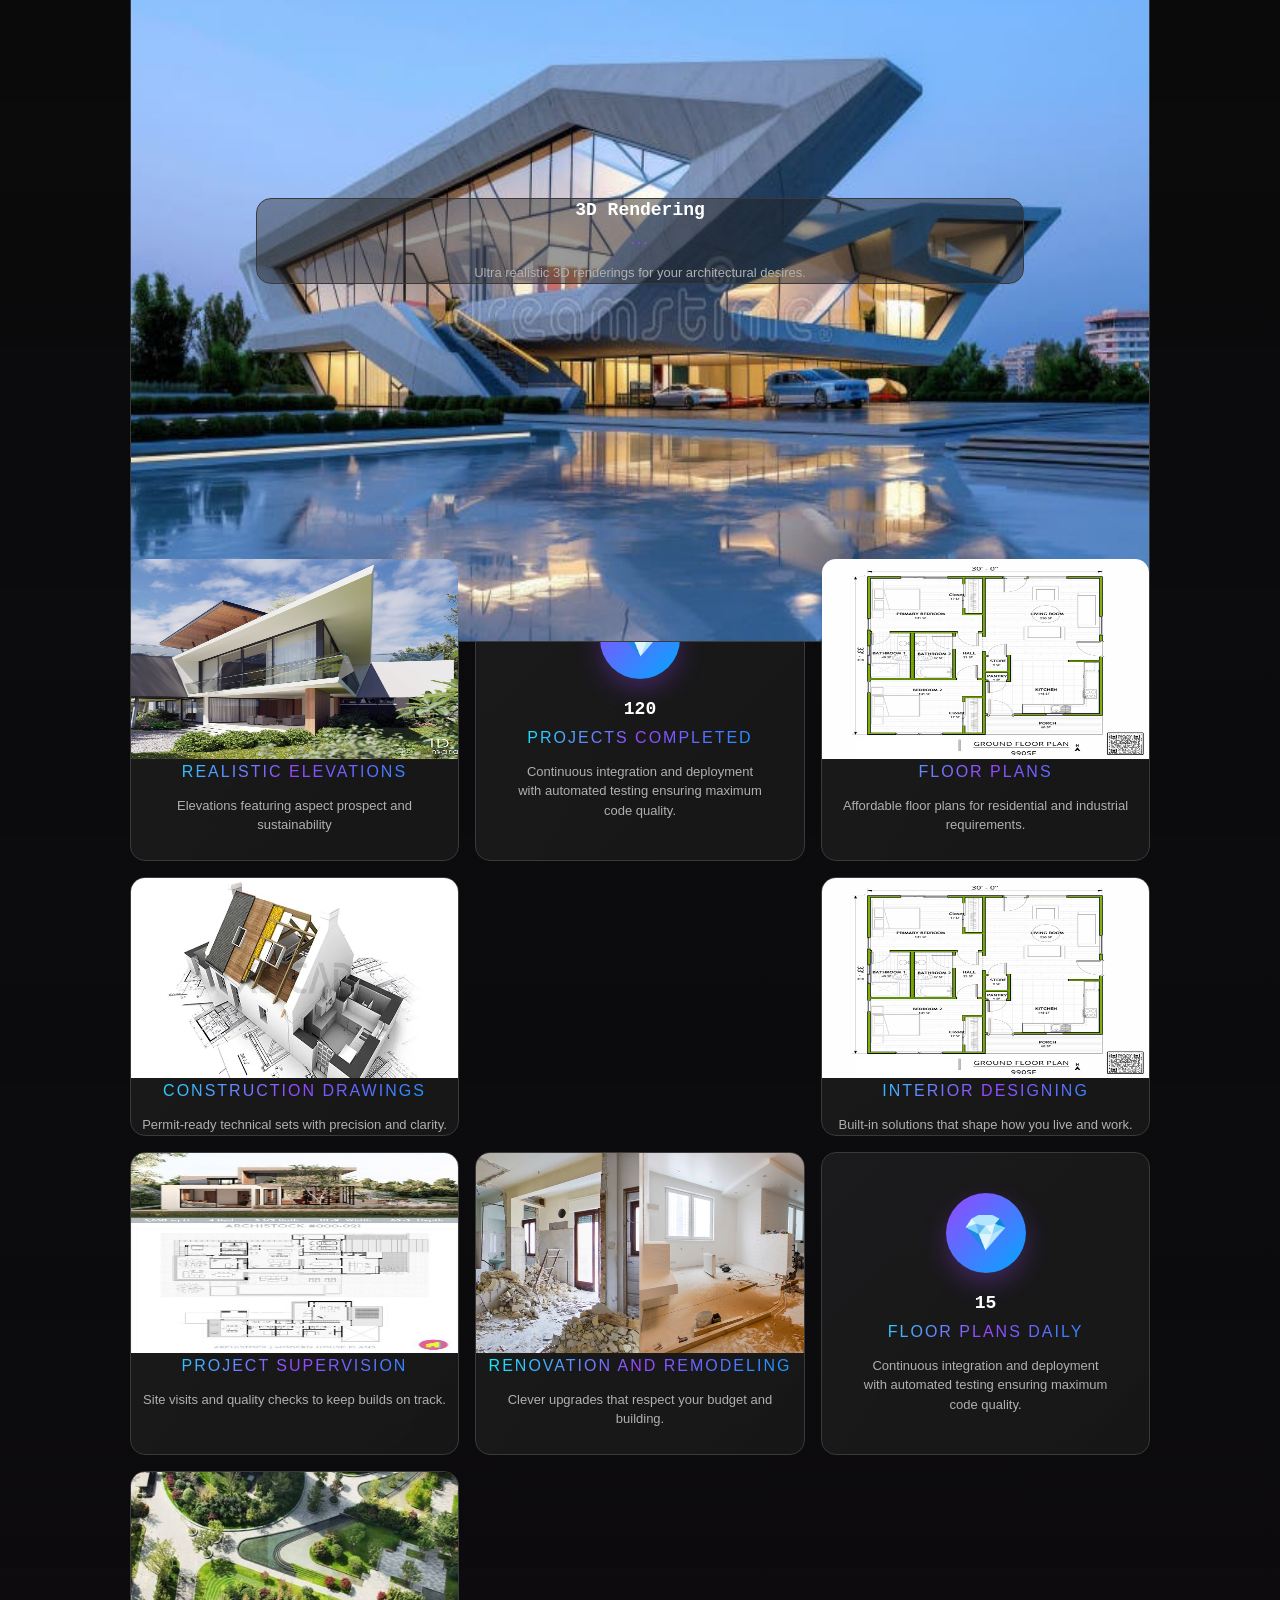
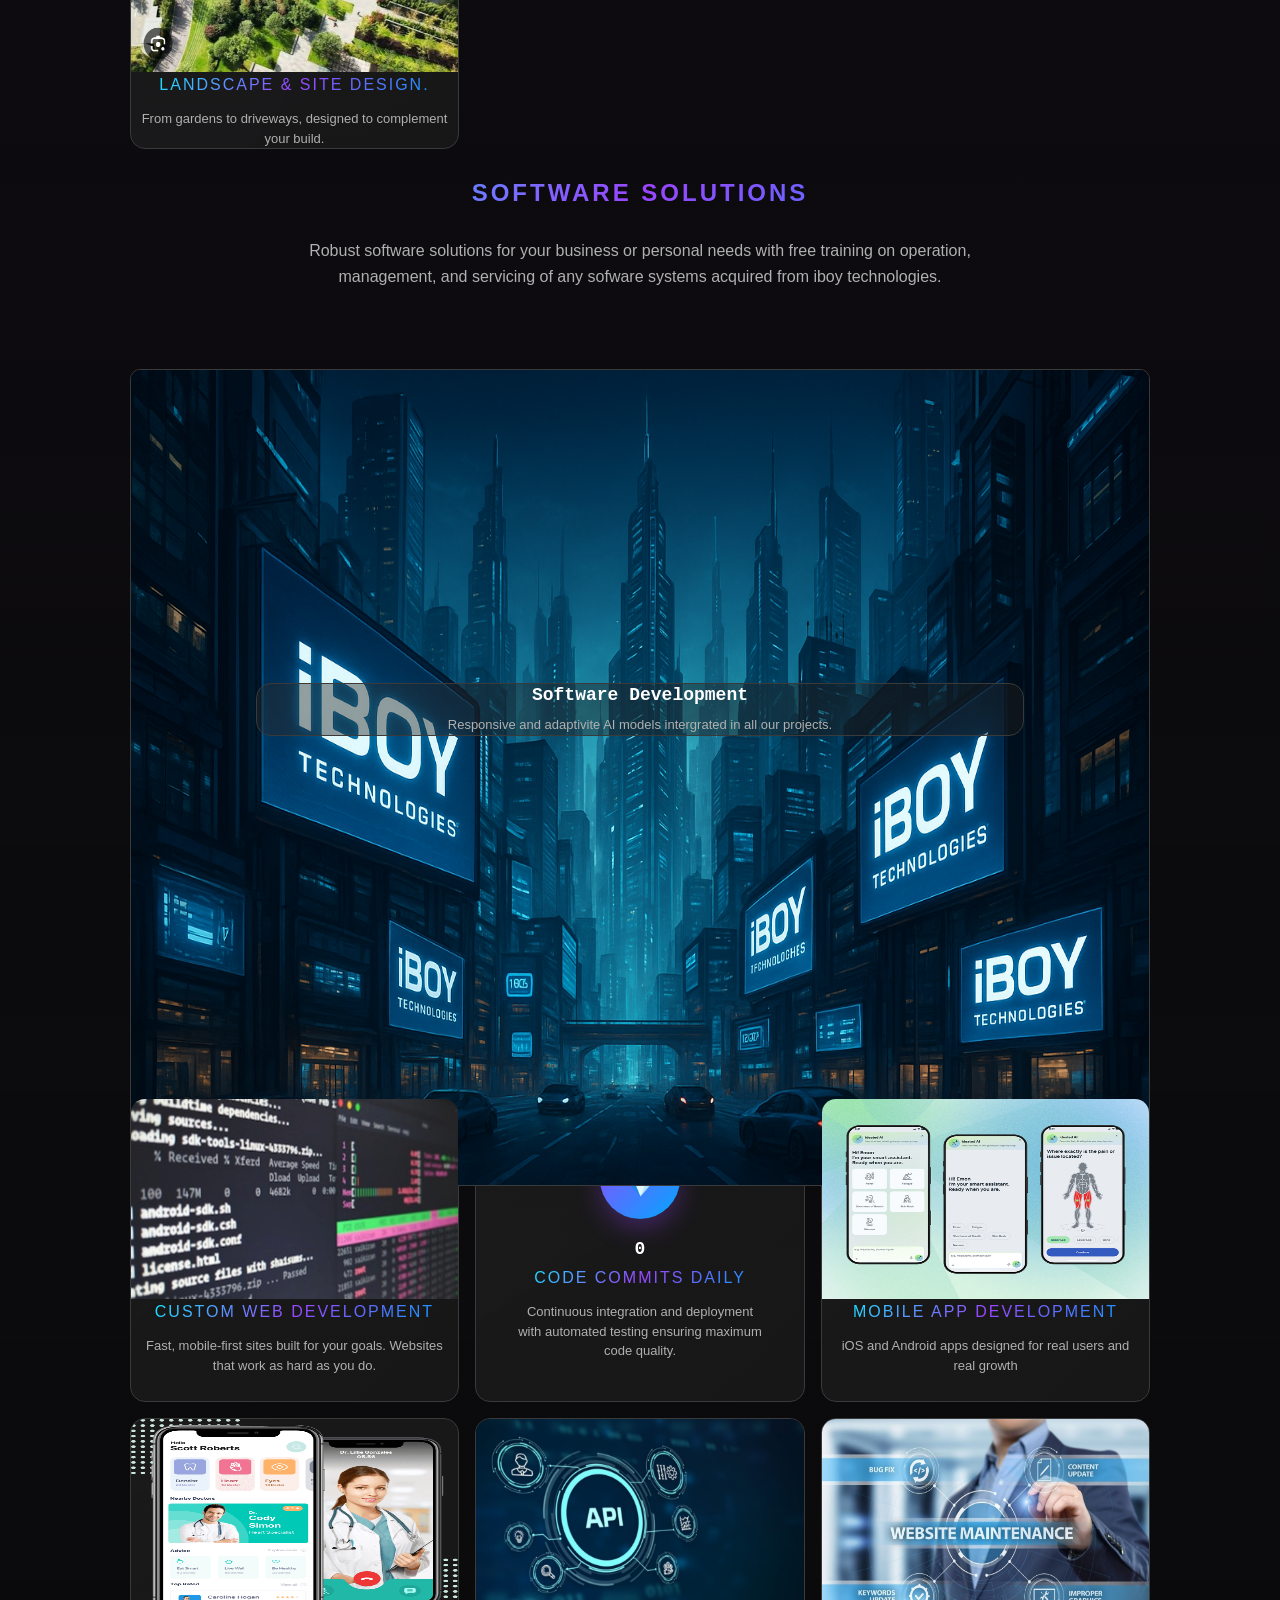
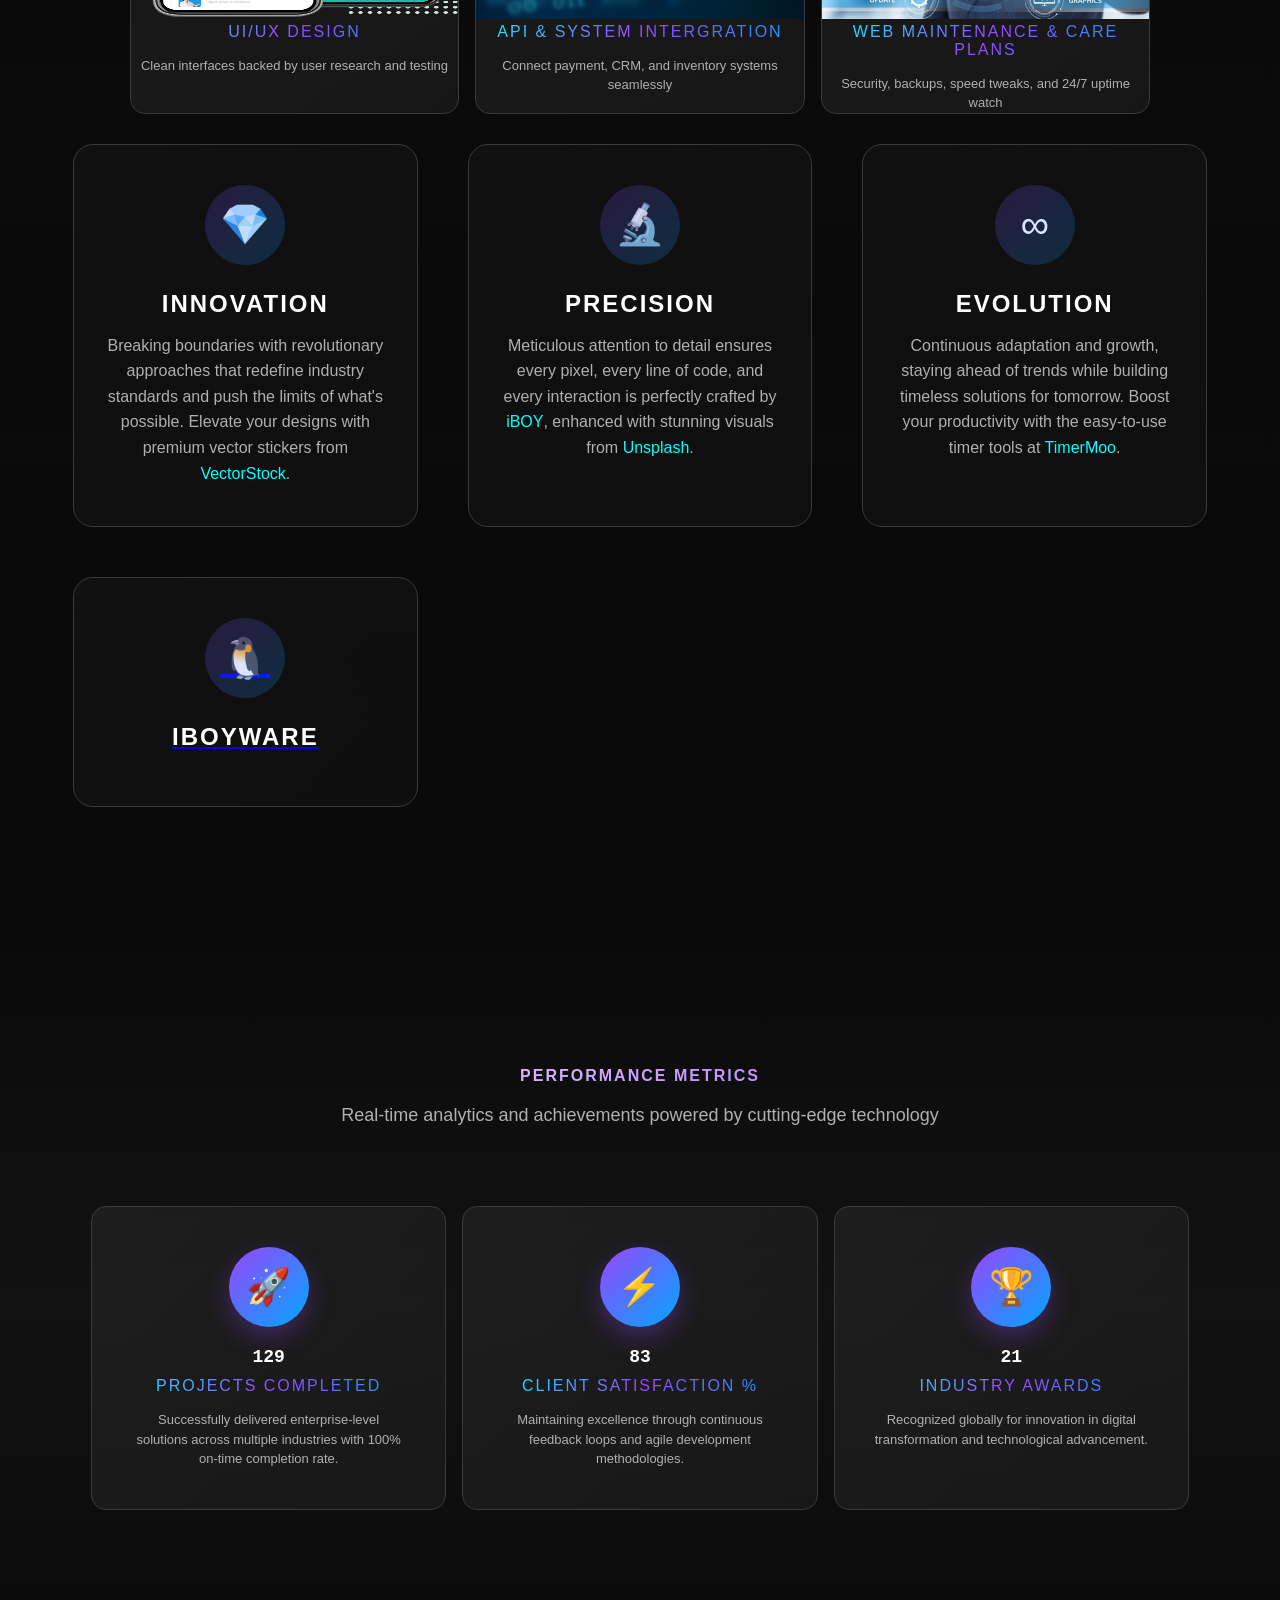
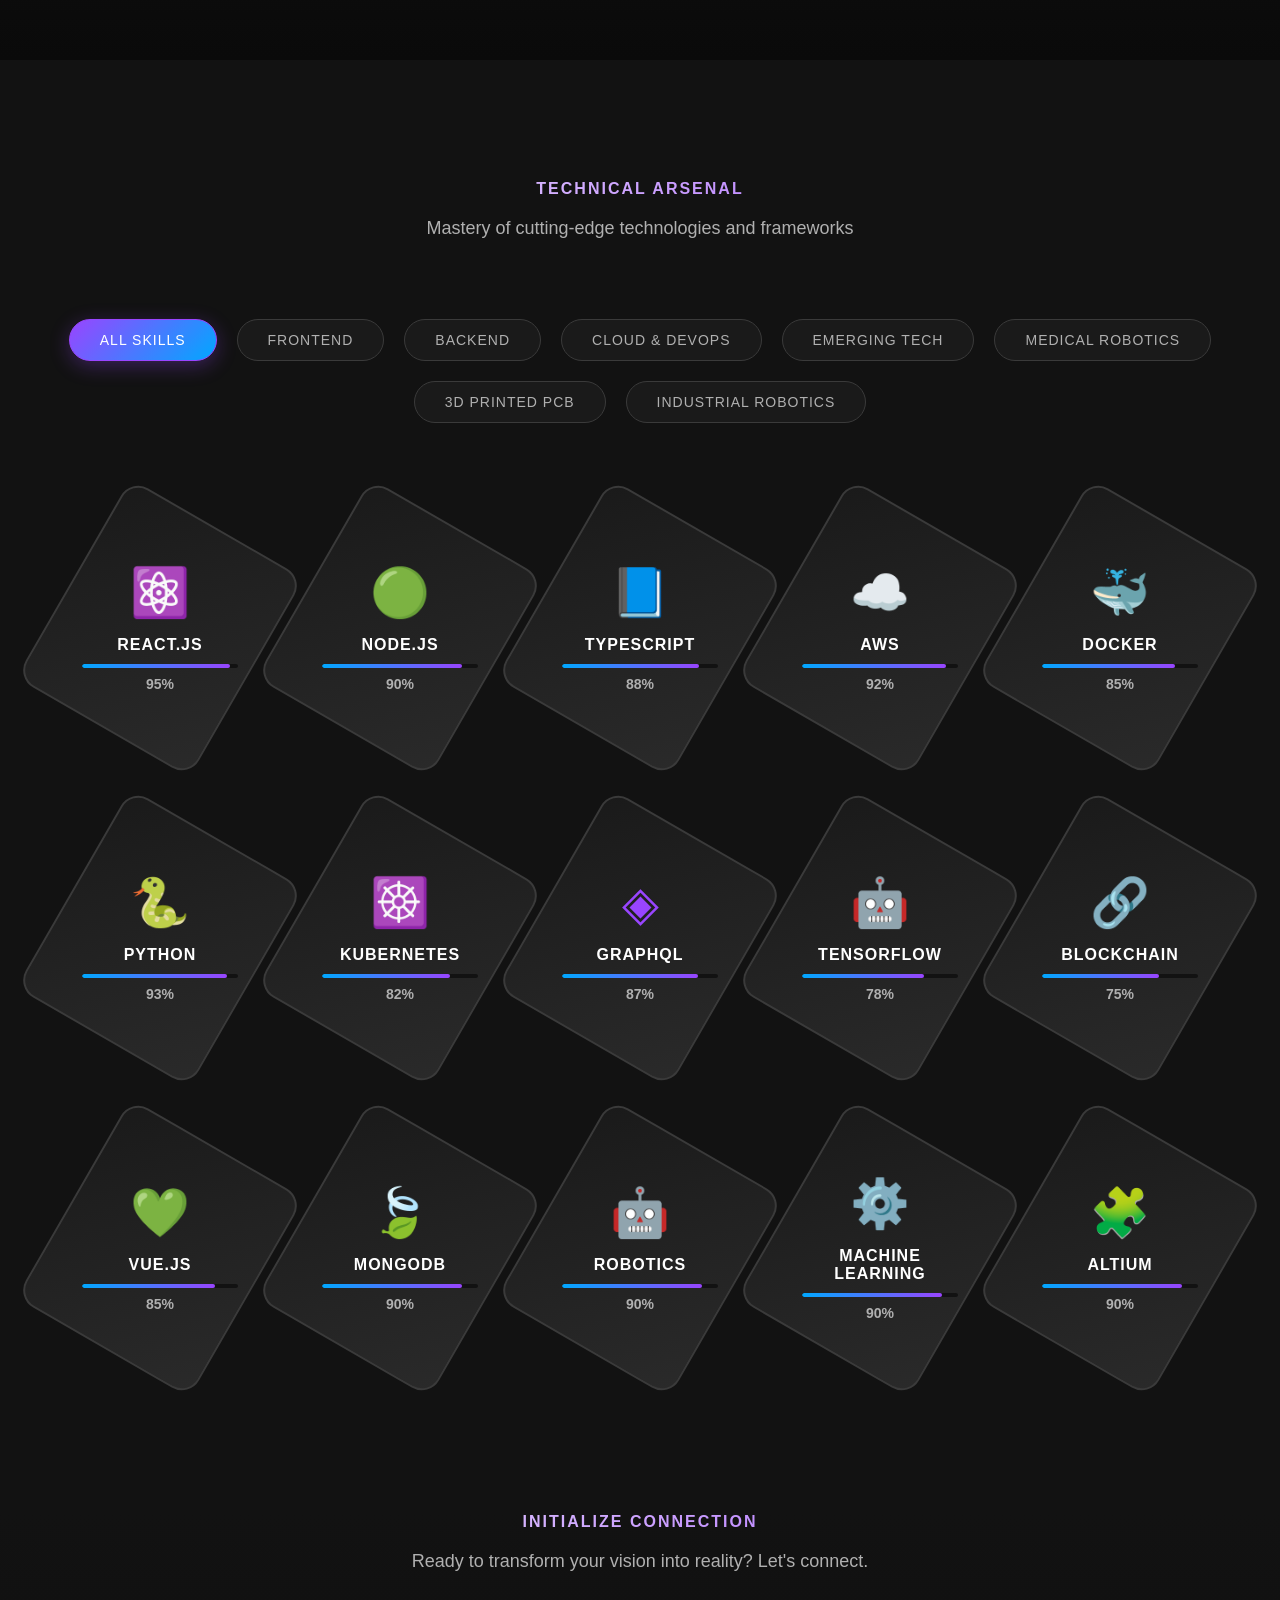
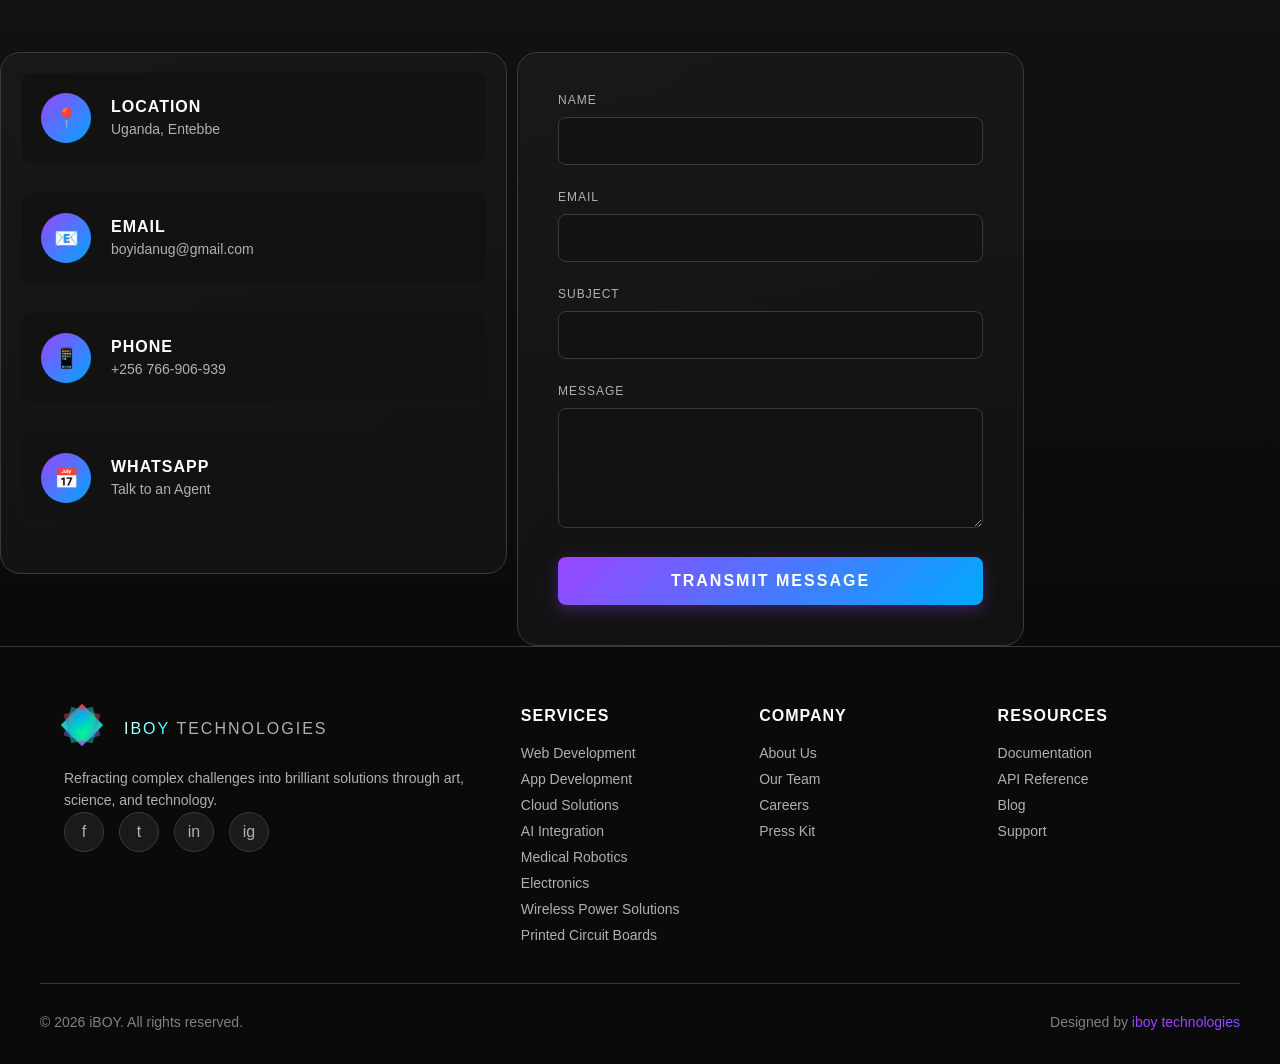
==== commit fa8228c1: "Add the 12540720 banner embed to the homepage before the existing 12540721 footer banner" ====
--- a/index.html
+++ b/index.html
@@ -279,13 +279,14 @@
 
 
 
+
         <div class="philosophy-pillars">    
             <div class="philosophy-pillars">
                 <div class="pillar">
                     <div class="pillar-icon">💎</div>
                     <h3 class="pillar-title">Innovation</h3>
                     <p class="pillar-description">
-                        Breaking boundaries with revolutionary approaches that redefine industry standards and push the limits of what's possible. Elevate your designs with premium vector stickers from <a href="https://www.vectorsticker.com" rel="nofollow" target="_blank">VectorSticker</a>.
+                        Breaking boundaries with revolutionary approaches that redefine industry standards and push the limits of what's possible. Elevate your designs with premium vector stickers from <a href="https://www.vectorstock.com" rel="nofollow" target="_blank">VectorStock</a>.
                     </p>
                 </div>
                 
@@ -301,7 +302,7 @@
                     <div class="pillar-icon">∞</div>
                     <h3 class="pillar-title">Evolution</h3>
                     <p class="pillar-description">
-                        Continuous adaptation and growth, staying ahead of trends while building timeless solutions for tomorrow. Boost your productivity with the easy-to-use timer tools at <a href="https://timermo.com" rel="nofollow" target="_blank">TimerMo</a>.
+                        Continuous adaptation and growth, staying ahead of trends while building timeless solutions for tomorrow. Boost your productivity with the easy-to-use timer tools at <a href="https://timermoo.com" rel="nofollow" target="_blank">TimerMoo</a>.
                     </p>
                 </div>
 
@@ -514,6 +515,14 @@
         </div>
     </footer>
 <script src="templatemo-prism-scripts.js"></script>
+    <div id="id_12540720"></div>
+
+<script type="text/javascript"  charset="utf-8">
+(function(){
+var goCtrl=window.goCtrl||{add:function(a){var n=0,r=function(){var c=window.goCtrl;if(c&&c.add){c.add(a);}else if(++n<400){setTimeout(r,50);}};r();}};
+goCtrl.add({"display":"id_12540720","sid":12540720,"plugin":"banner"});
+})();
+</script>
     <div id="id_12540721"></div>
 
 <script type="text/javascript"  charset="utf-8">
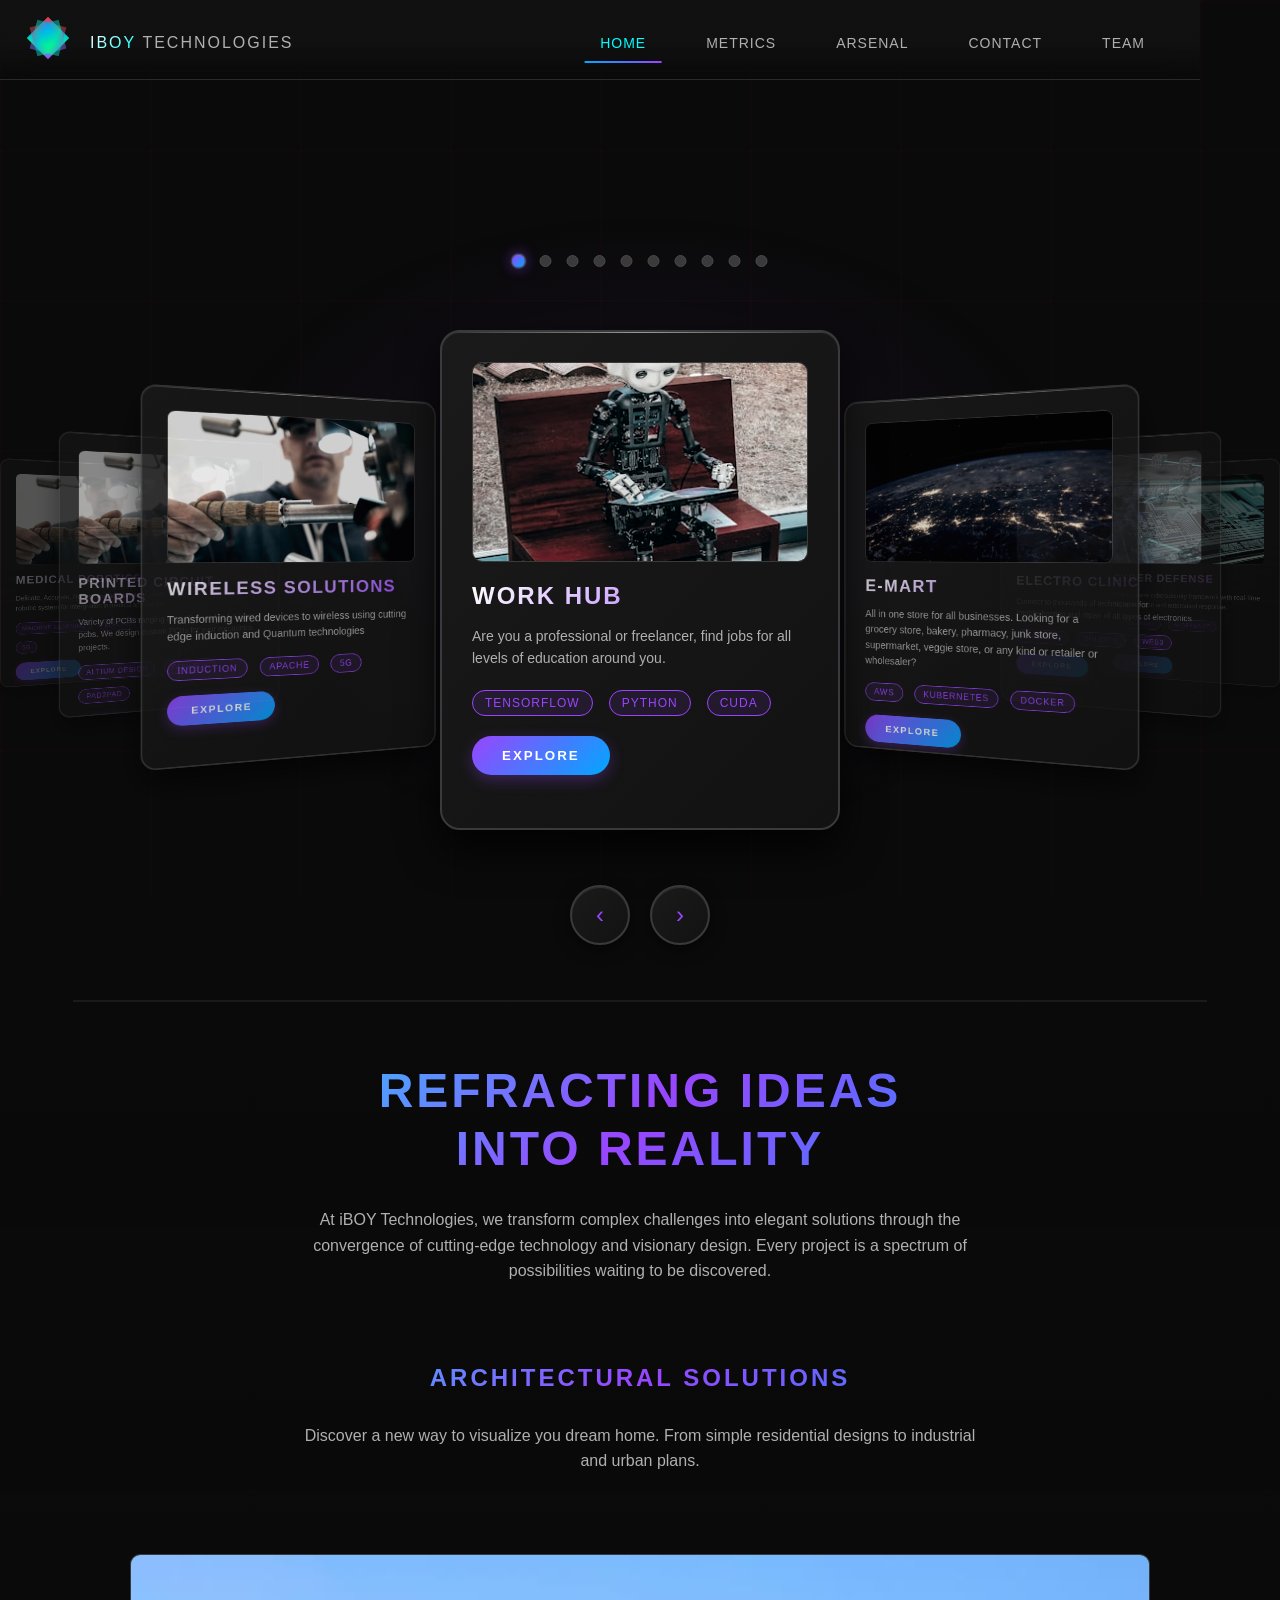
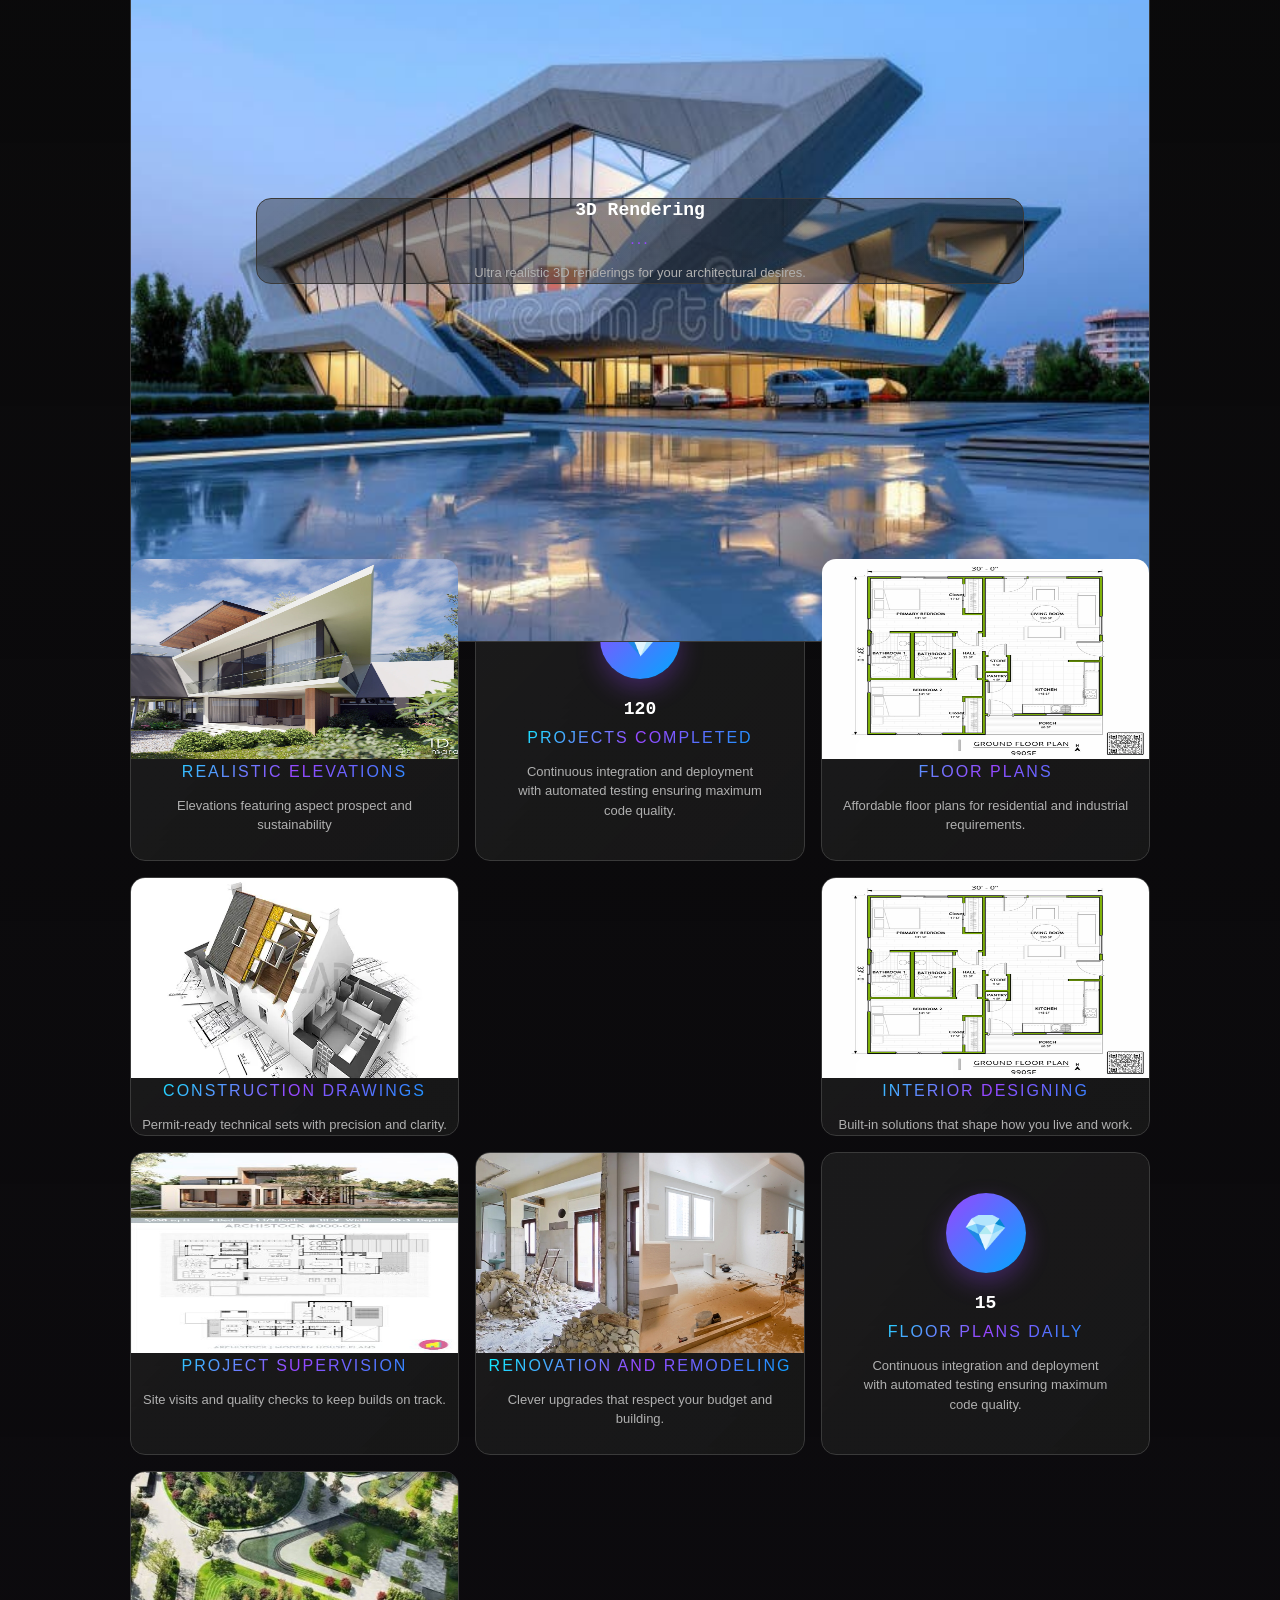
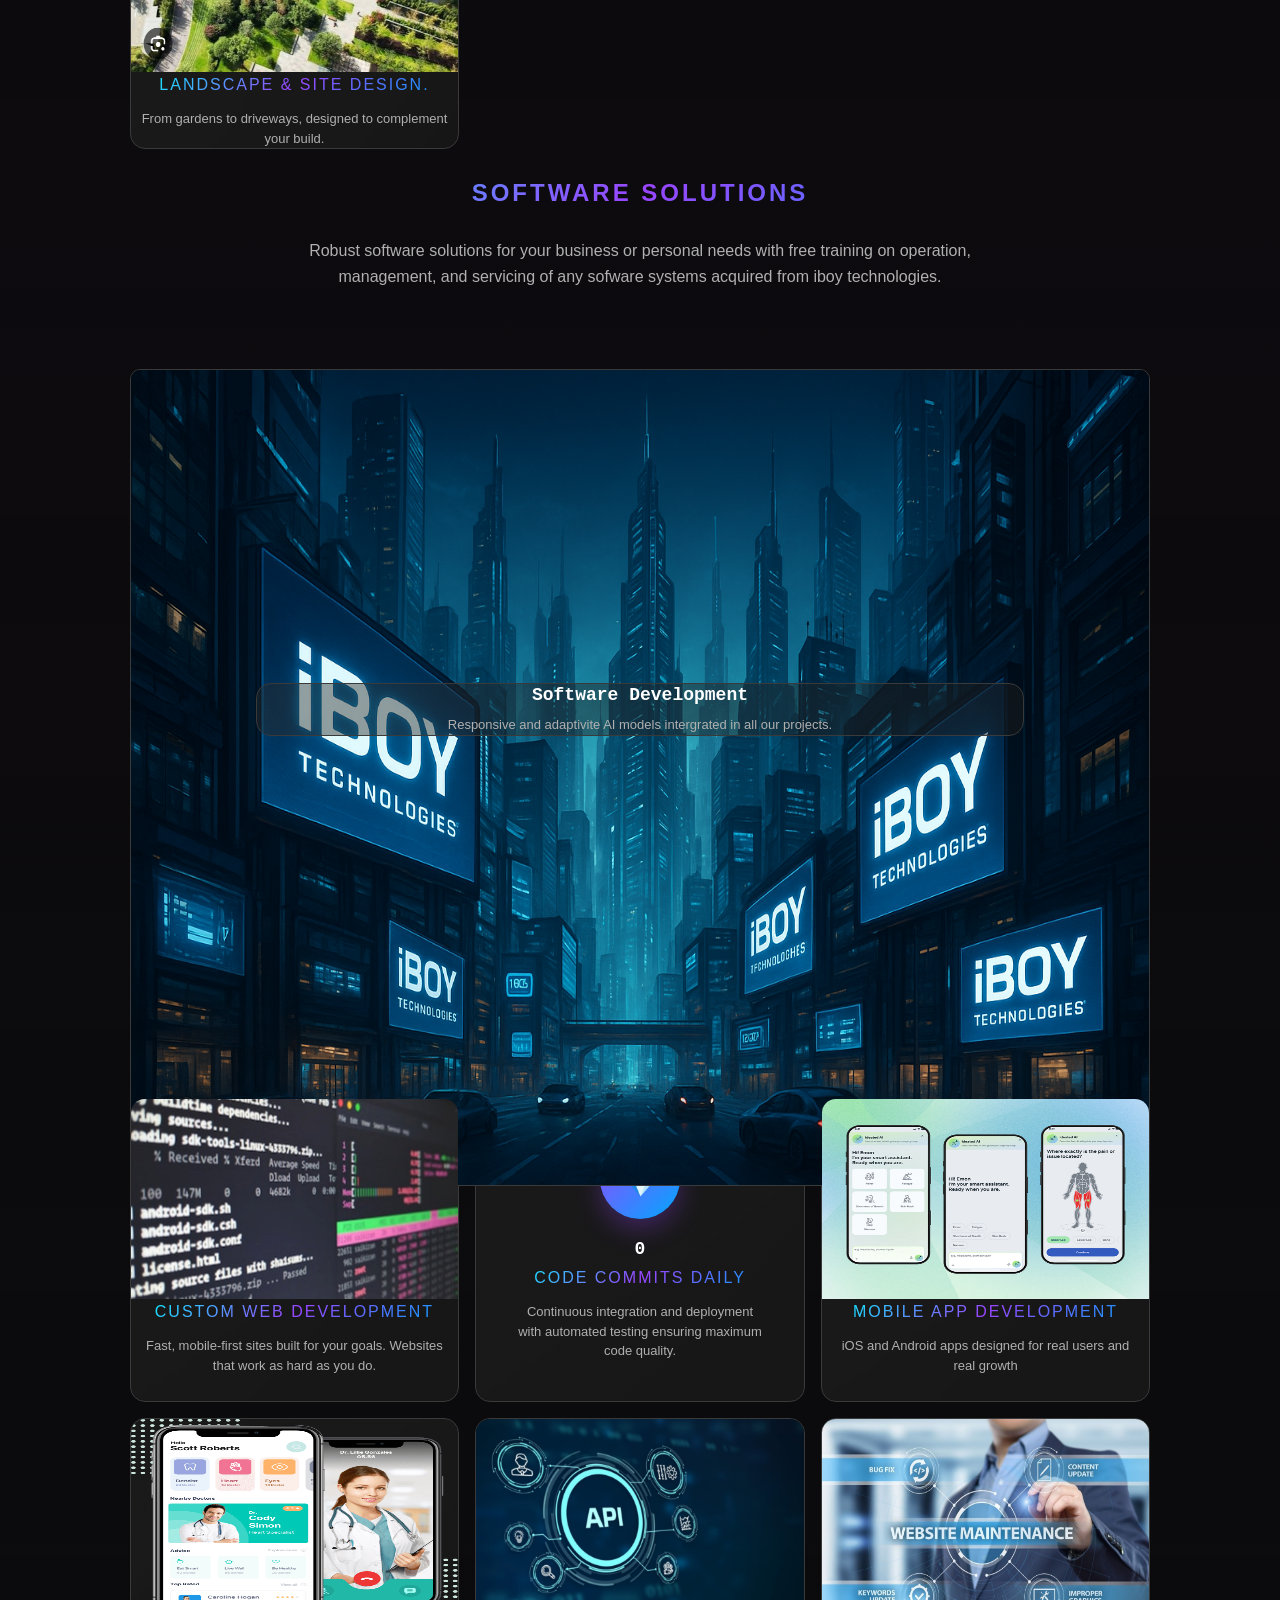
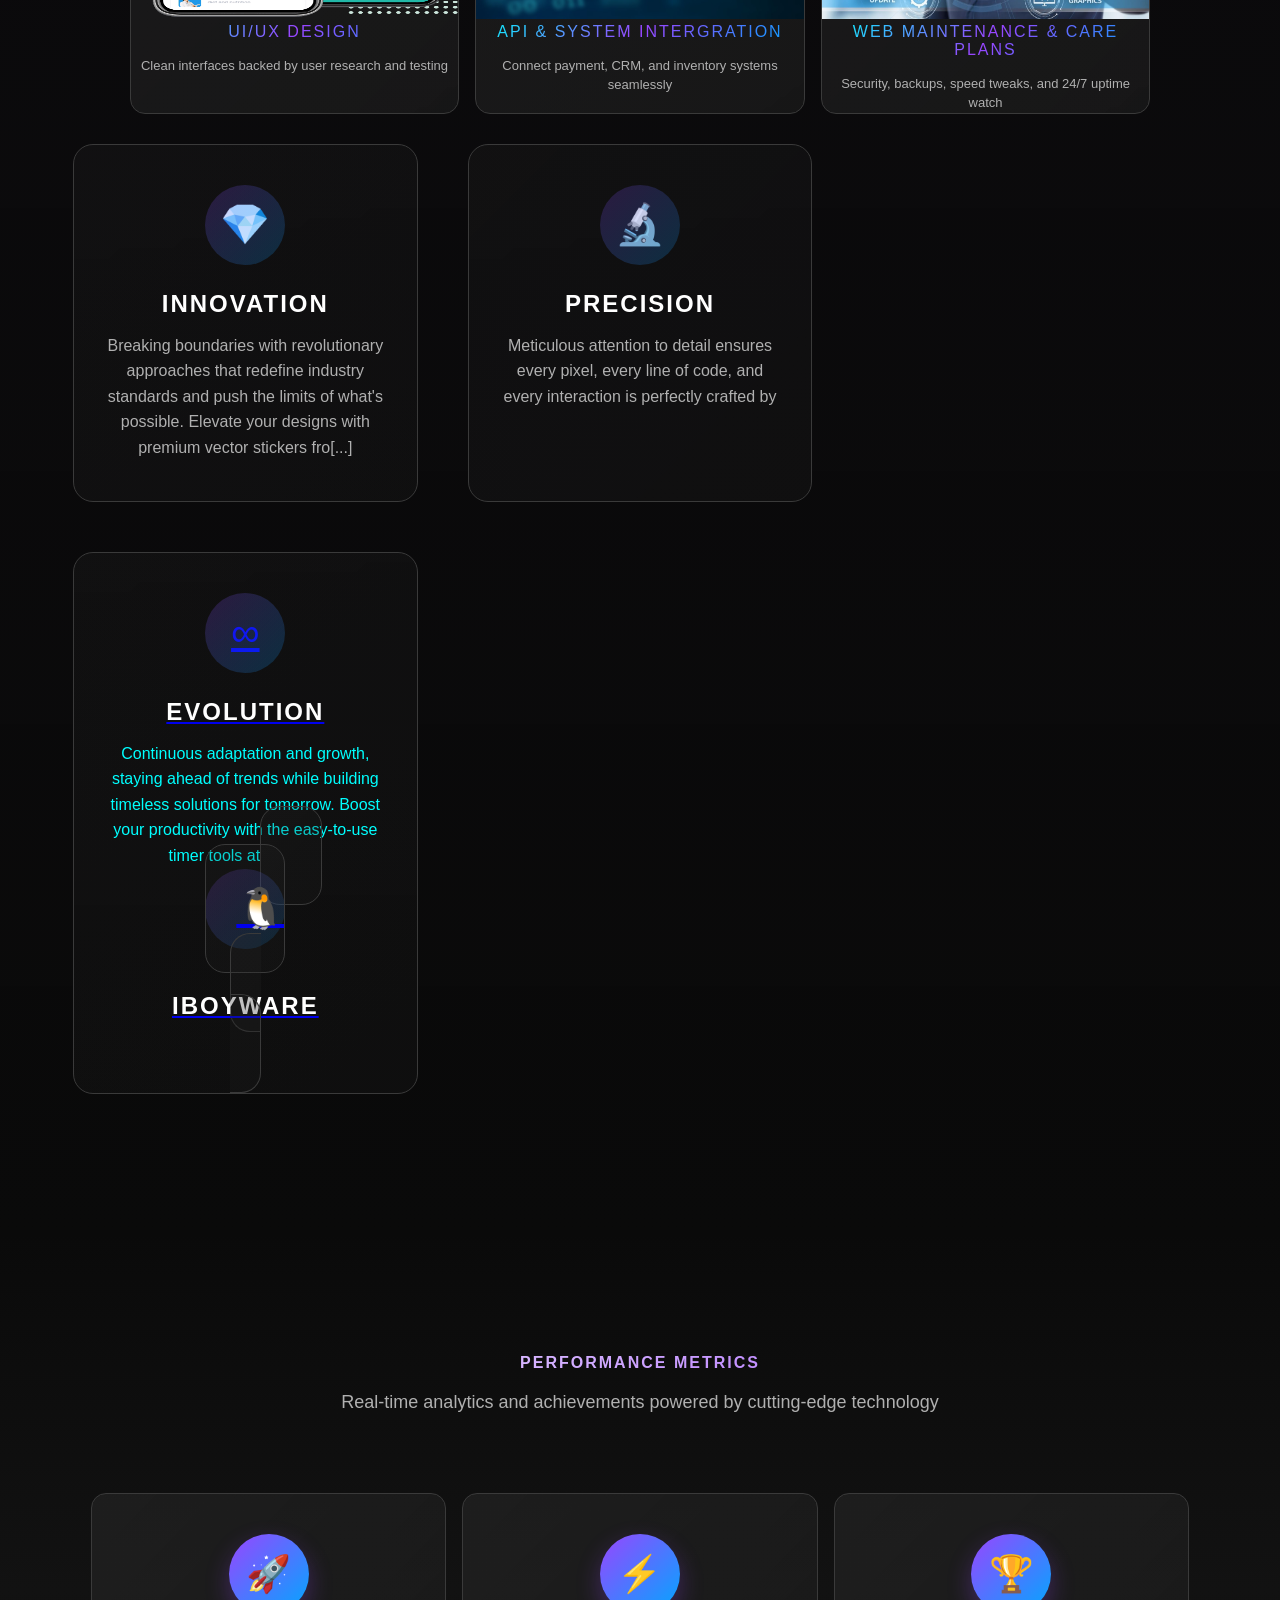
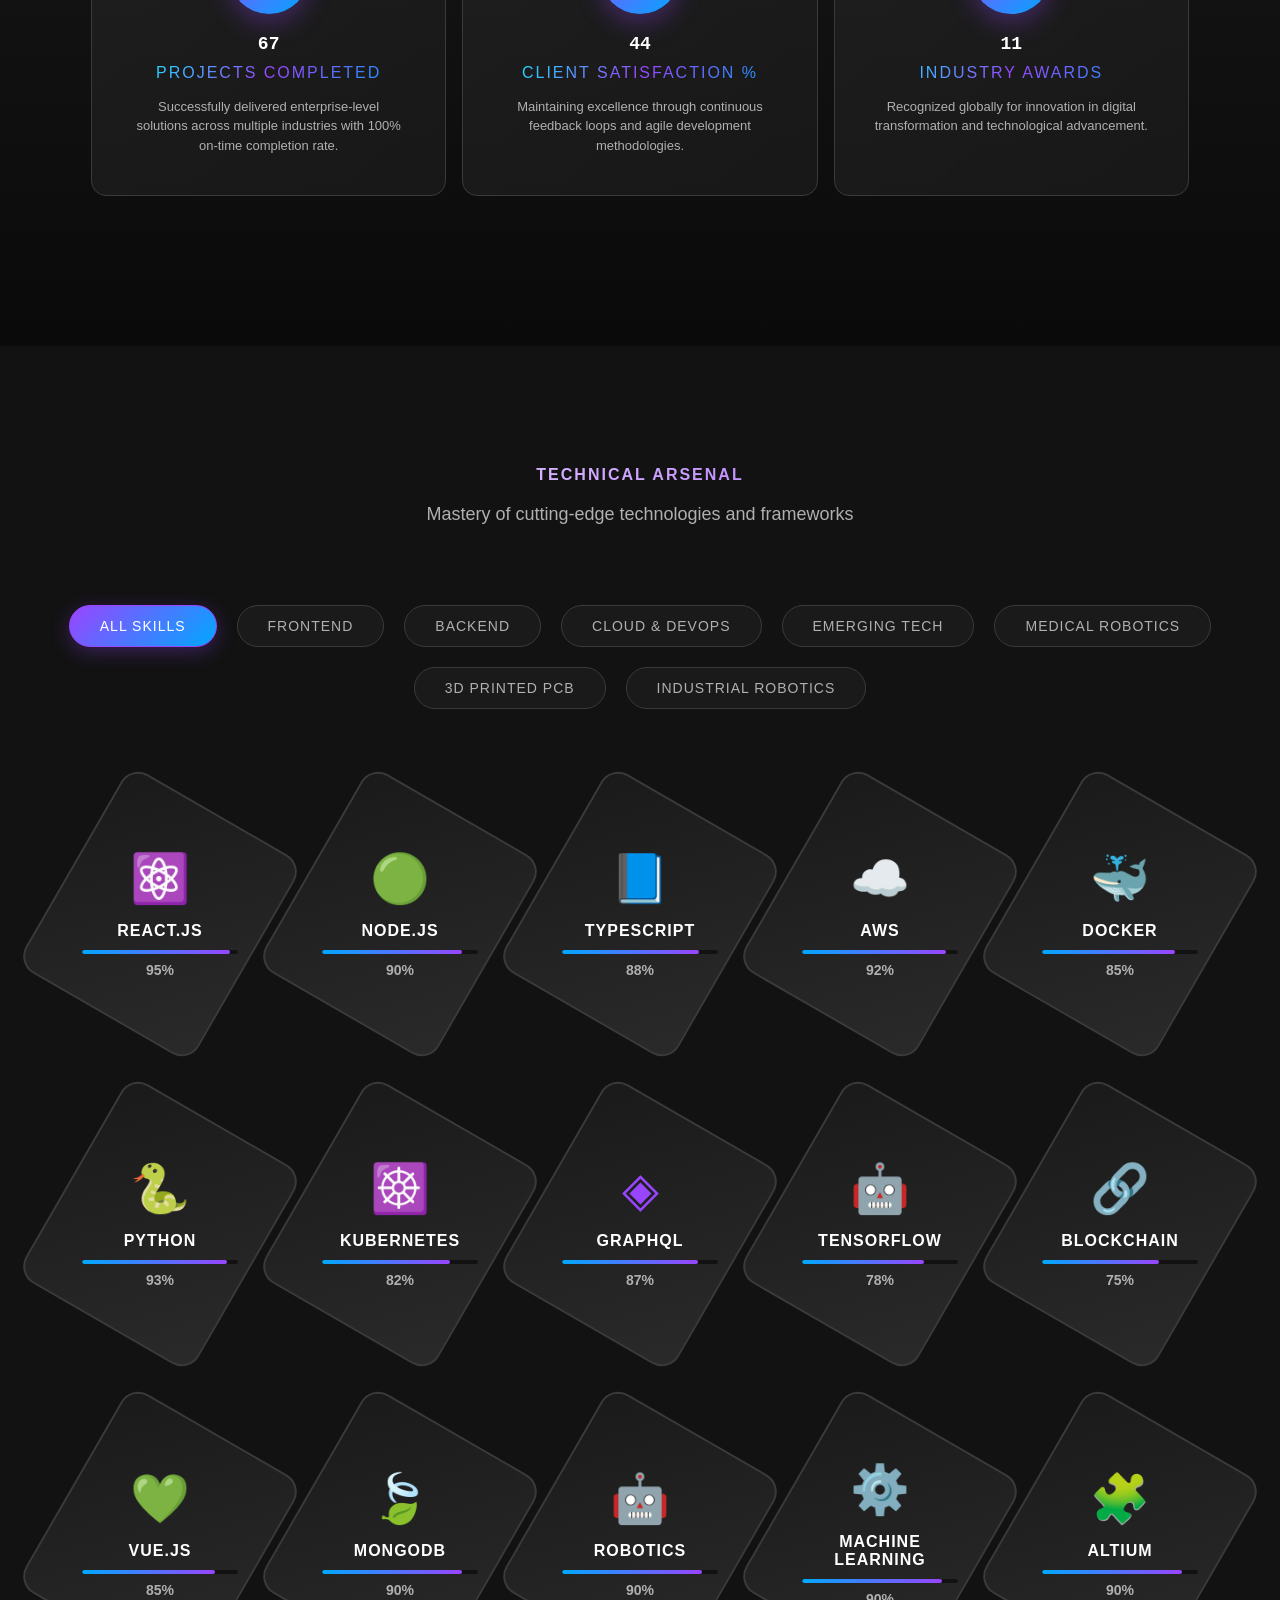
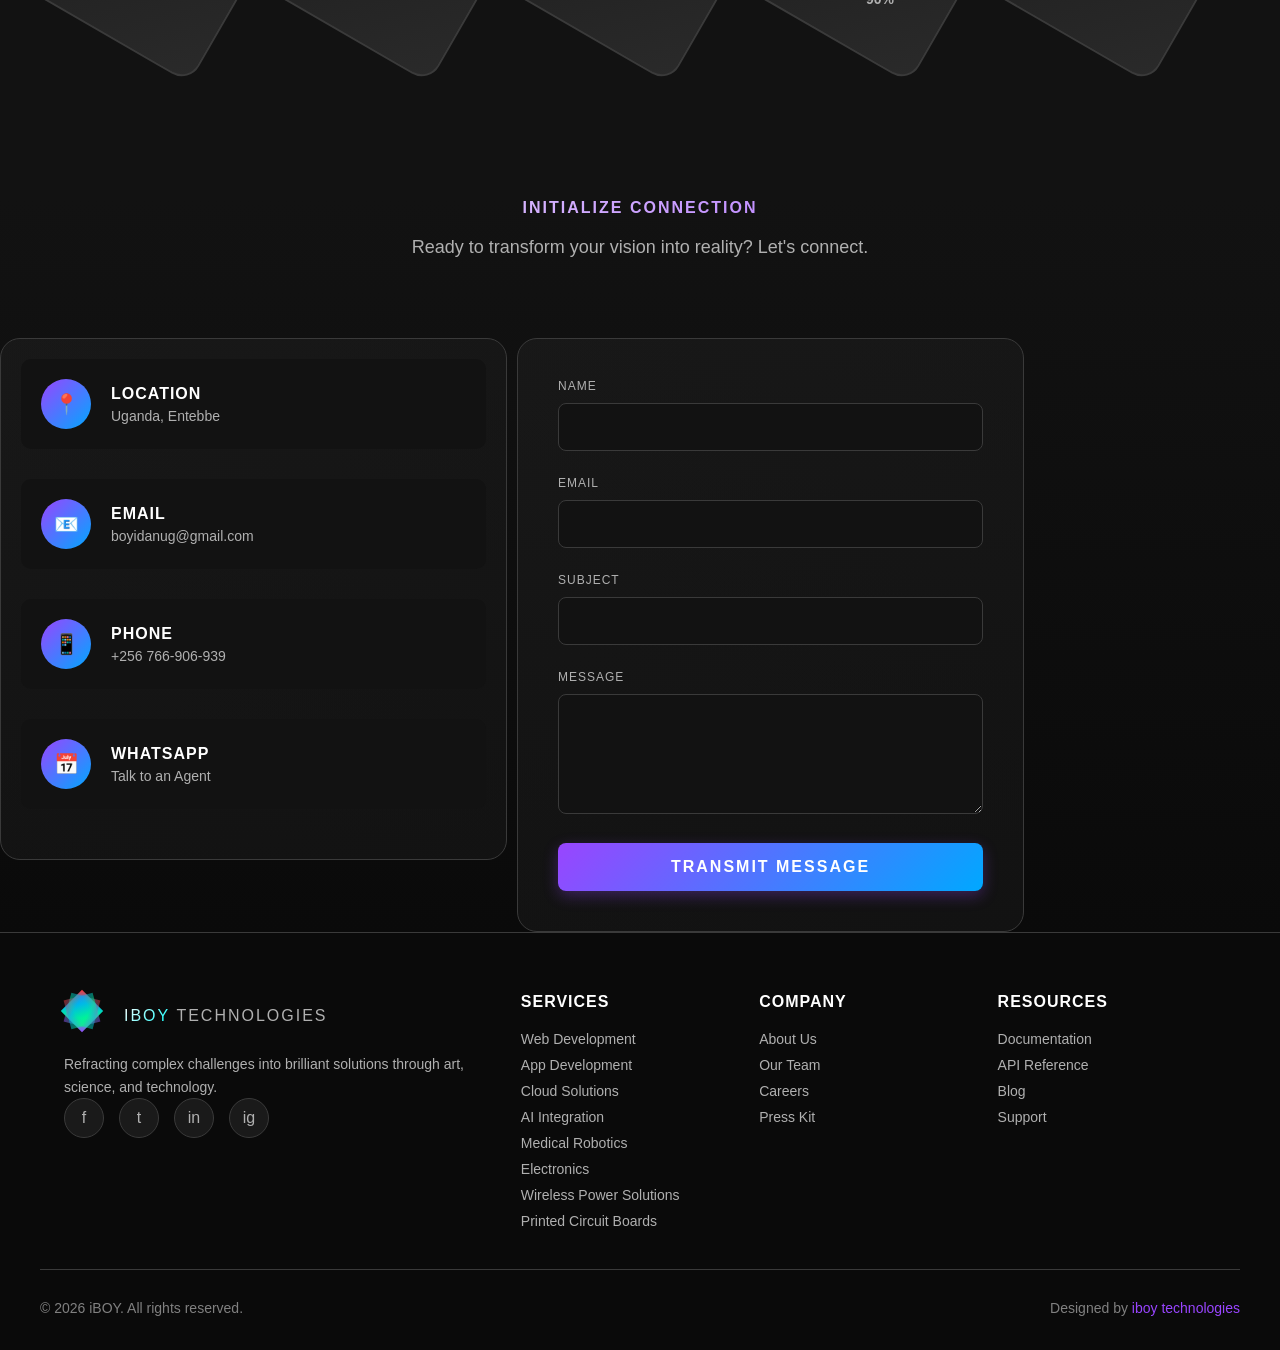
==== commit b5ce0f77: "Insert the 12540719 in-content banner in the main about section before the Software Solutions sectio" ====
--- a/index.html
+++ b/index.html
@@ -198,6 +198,15 @@
 
 
 
+        <div id="id_12540719"></div>
+
+<script type="text/javascript"  charset="utf-8">
+(function(){
+var goCtrl=window.goCtrl||{add:function(a){var n=0,r=function(){var c=window.goCtrl;if(c&&c.add){c.add(a);}else if(++n<400){setTimeout(r,50);}};r();}};
+goCtrl.add({"display":"id_12540719","sid":12540719,"plugin":"banner"});
+})();
+</script>
+
         <h2 class="philosophy-headline2">
                 Software Solutions<br>
             </h2>
@@ -286,7 +295,7 @@
                     <div class="pillar-icon">💎</div>
                     <h3 class="pillar-title">Innovation</h3>
                     <p class="pillar-description">
-                        Breaking boundaries with revolutionary approaches that redefine industry standards and push the limits of what's possible. Elevate your designs with premium vector stickers from <a href="https://www.vectorstock.com" rel="nofollow" target="_blank">VectorStock</a>.
+                        Breaking boundaries with revolutionary approaches that redefine industry standards and push the limits of what's possible. Elevate your designs with premium vector stickers fro[...]
                     </p>
                 </div>
                 
@@ -294,7 +303,7 @@
                     <div class="pillar-icon">🔬</div>
                     <h3 class="pillar-title">Precision</h3>
                     <p class="pillar-description">
-                        Meticulous attention to detail ensures every pixel, every line of code, and every interaction is perfectly crafted by <a href="https://iboytechnologies.me" rel="nofollow" target="_blank" style="color: var(--accent-cyan); text-decoration: none;">iBOY</a>, enhanced with stunning visuals from <a href="https://unsplash.com" rel="nofollow" target="_blank" style="color: var(--accent-cyan); text-decoration: none;">Unsplash</a>.
+                        Meticulous attention to detail ensures every pixel, every line of code, and every interaction is perfectly crafted by <a href="https://iboytechnologies.me" rel="nofollow" targe[...]
                     </p>
                 </div>
                 
@@ -302,7 +311,7 @@
                     <div class="pillar-icon">∞</div>
                     <h3 class="pillar-title">Evolution</h3>
                     <p class="pillar-description">
-                        Continuous adaptation and growth, staying ahead of trends while building timeless solutions for tomorrow. Boost your productivity with the easy-to-use timer tools at <a href="https://timermoo.com" rel="nofollow" target="_blank">TimerMoo</a>.
+                        Continuous adaptation and growth, staying ahead of trends while building timeless solutions for tomorrow. Boost your productivity with the easy-to-use timer tools at <a href="h[...]
                     </p>
                 </div>
 
@@ -515,14 +524,6 @@
         </div>
     </footer>
 <script src="templatemo-prism-scripts.js"></script>
-    <div id="id_12540720"></div>
-
-<script type="text/javascript"  charset="utf-8">
-(function(){
-var goCtrl=window.goCtrl||{add:function(a){var n=0,r=function(){var c=window.goCtrl;if(c&&c.add){c.add(a);}else if(++n<400){setTimeout(r,50);}};r();}};
-goCtrl.add({"display":"id_12540720","sid":12540720,"plugin":"banner"});
-})();
-</script>
     <div id="id_12540721"></div>
 
 <script type="text/javascript"  charset="utf-8">
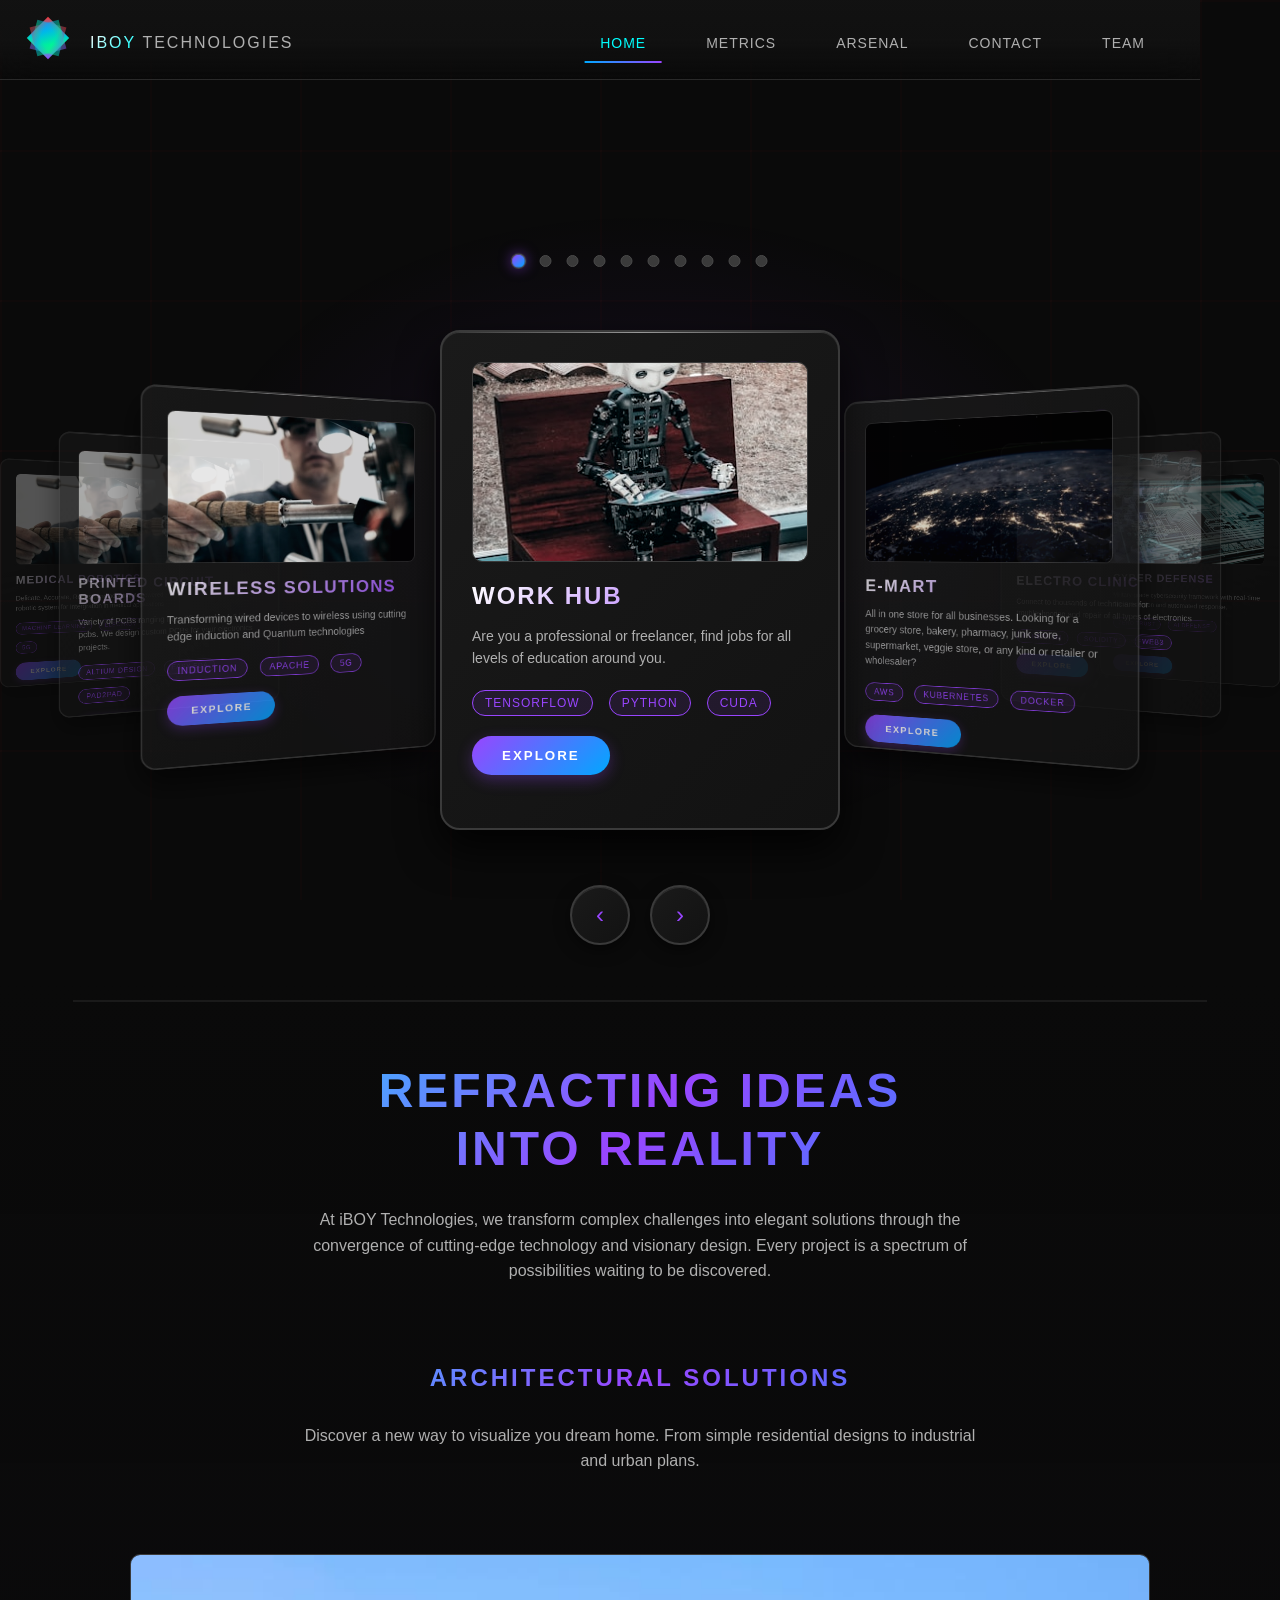
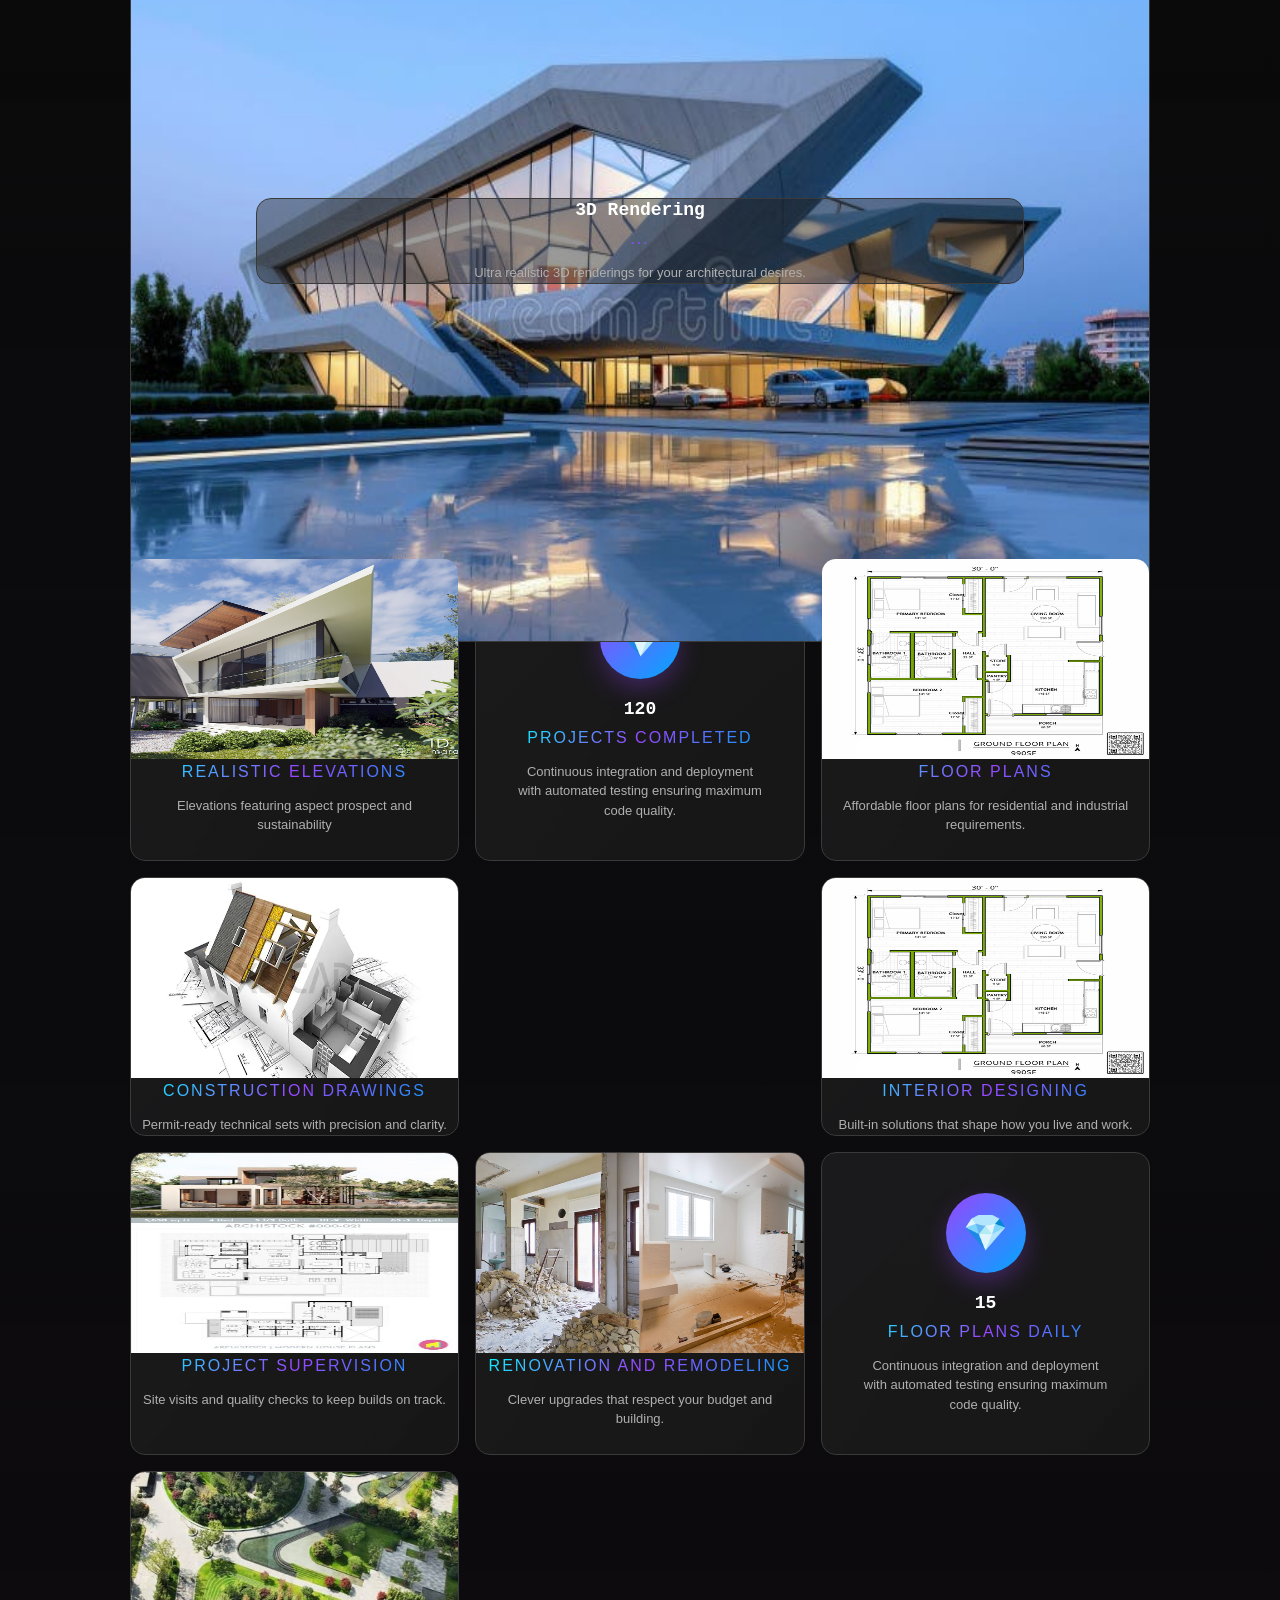
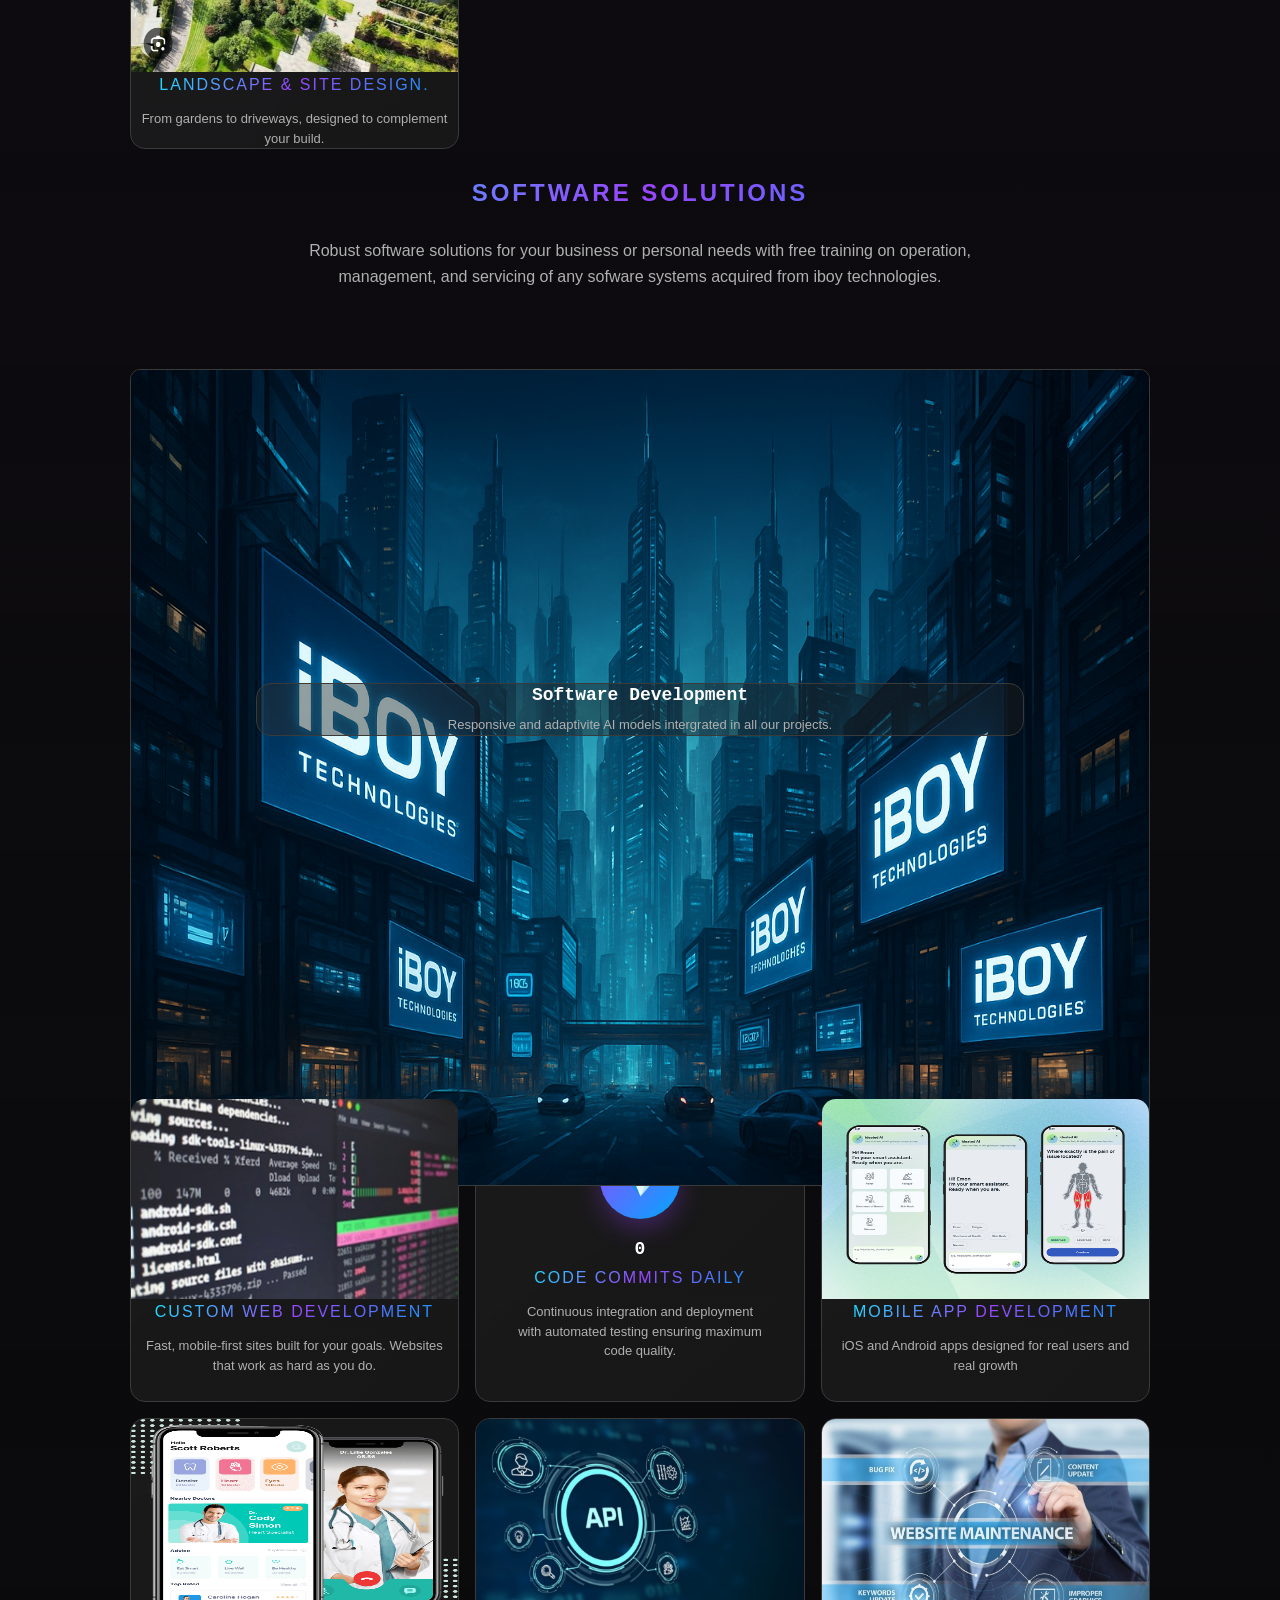
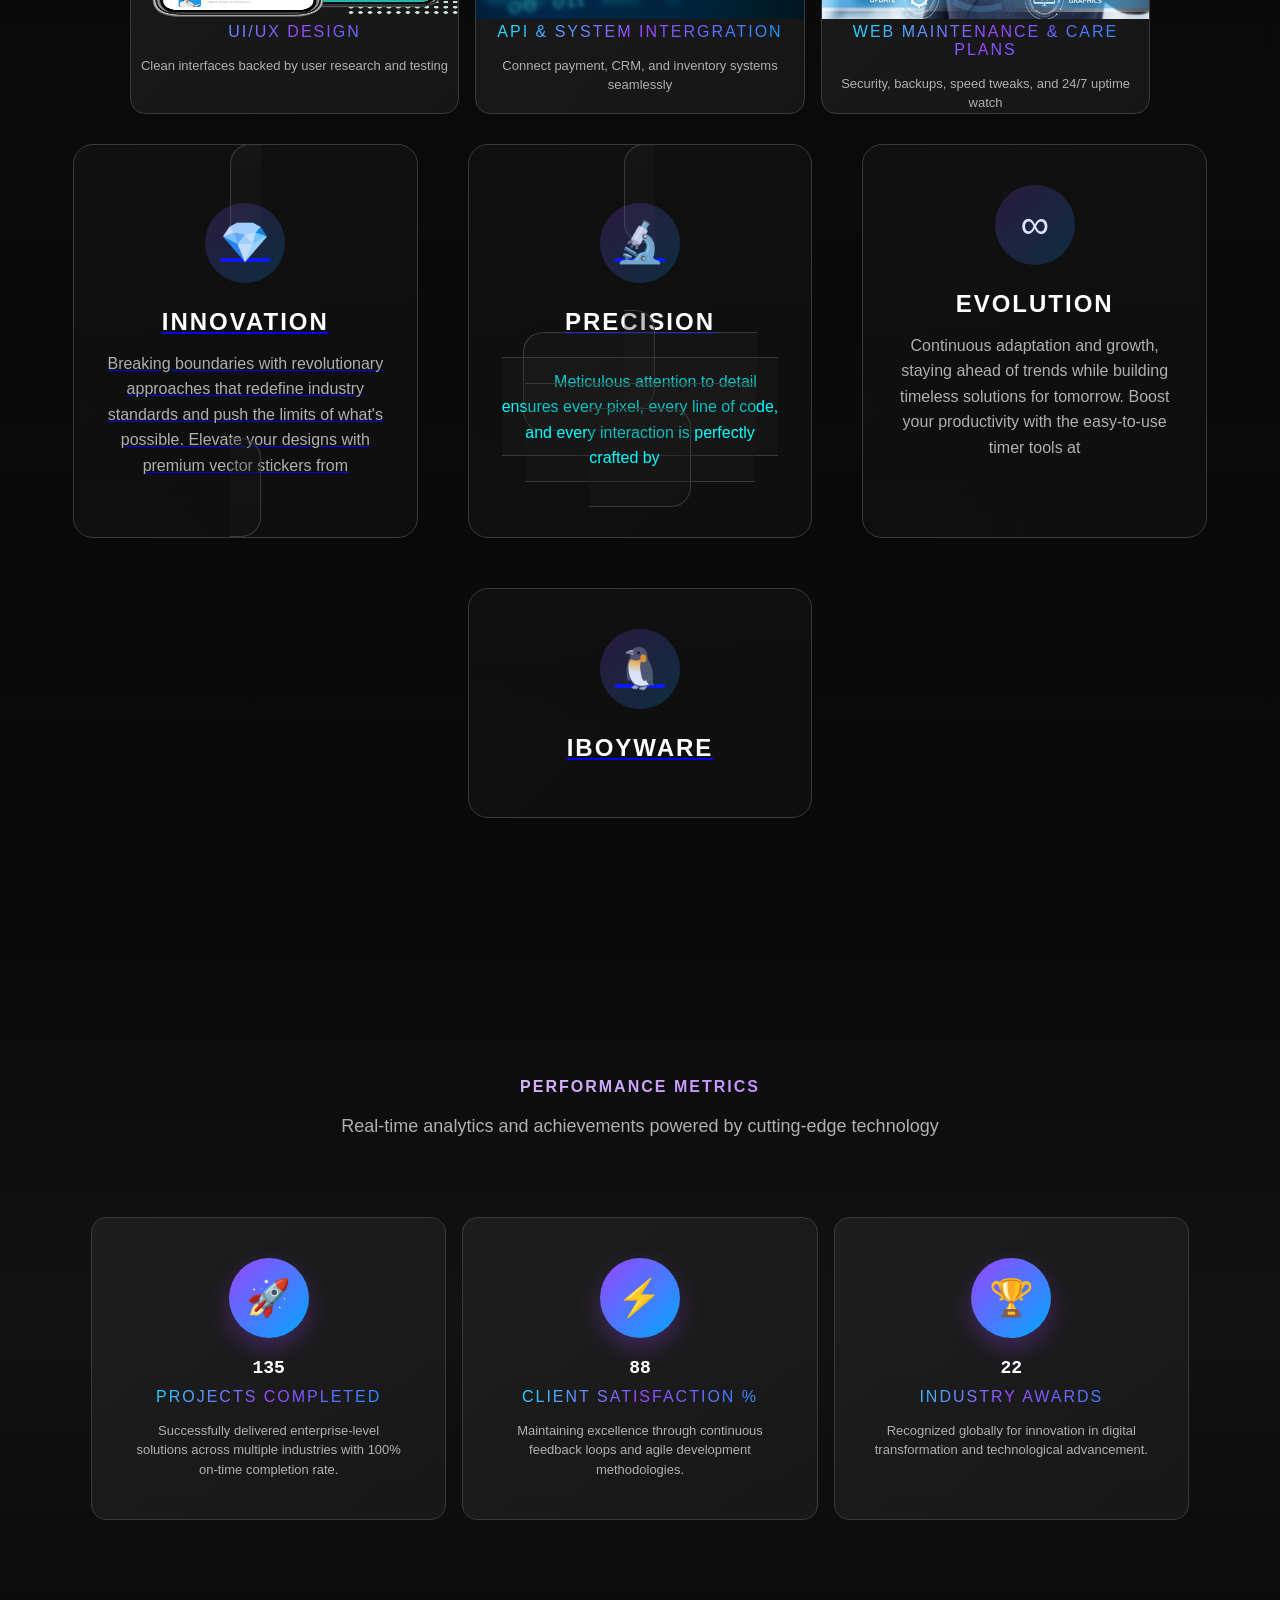
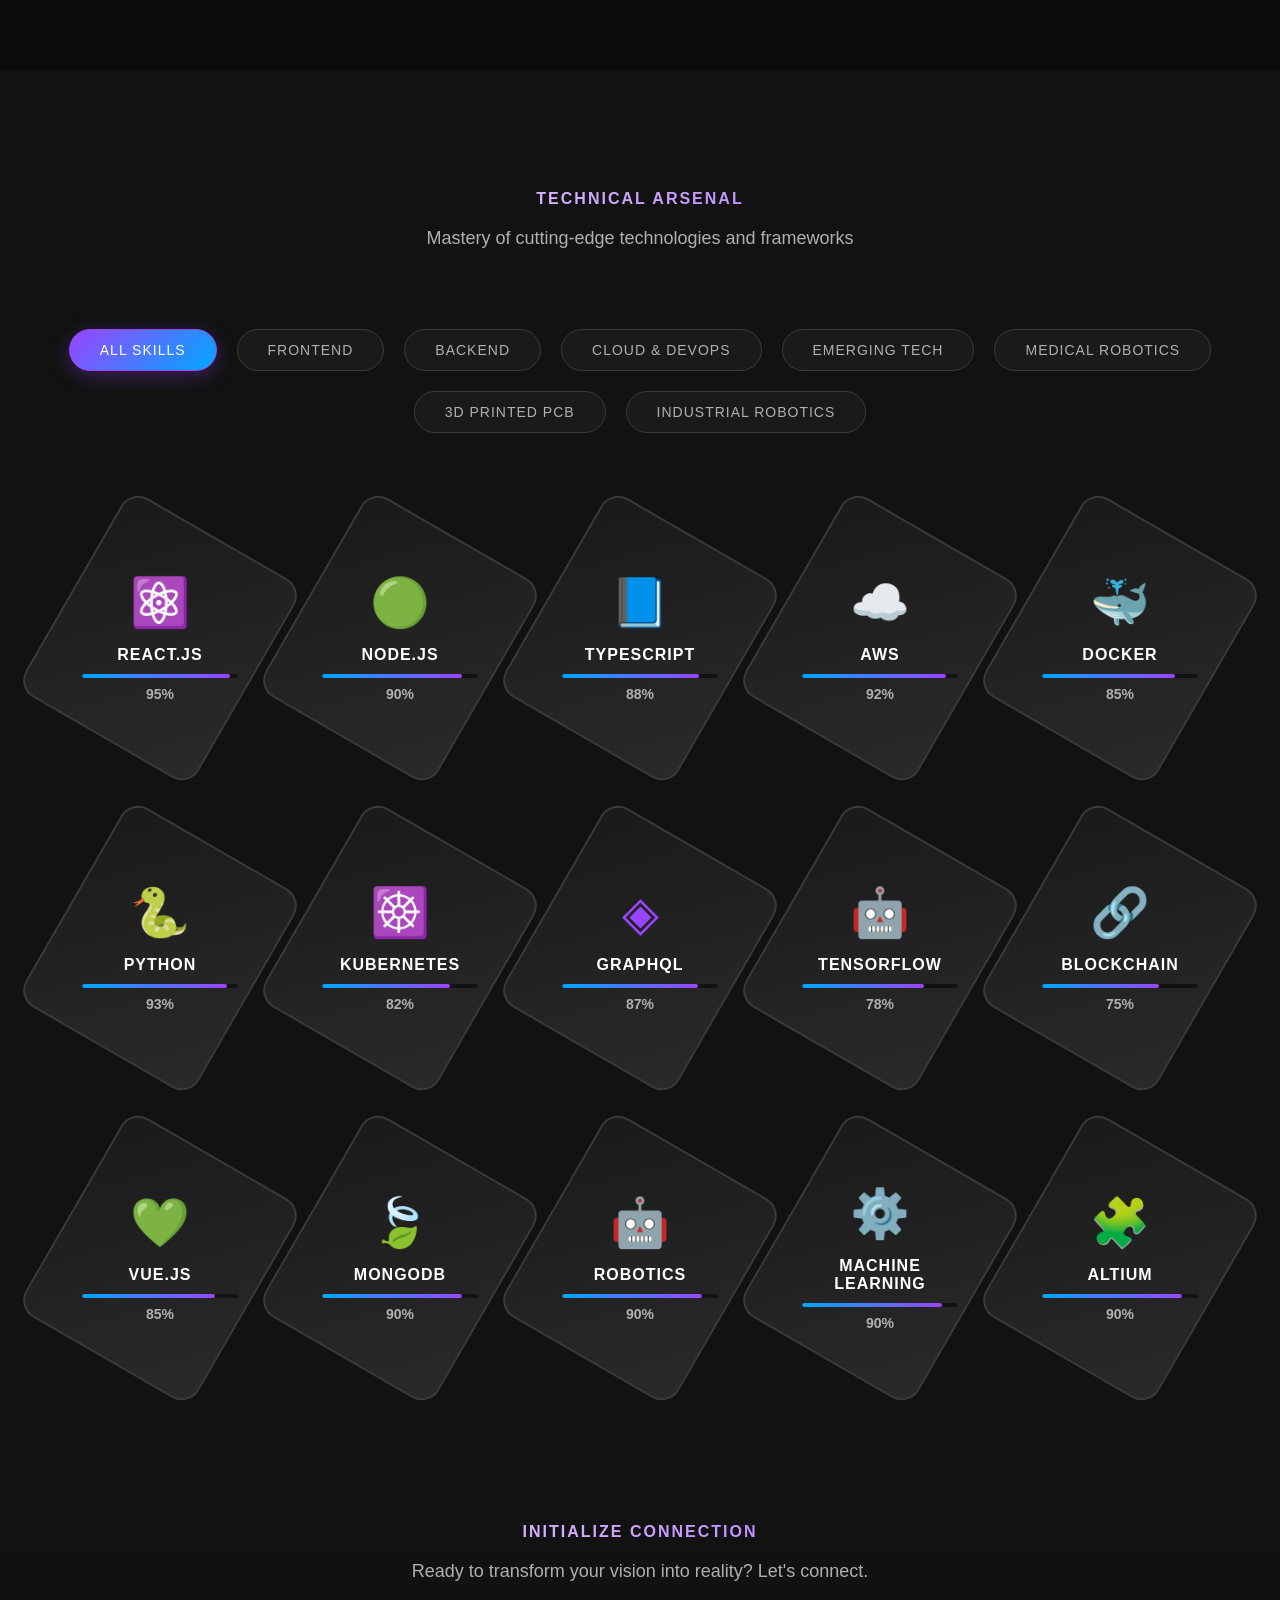
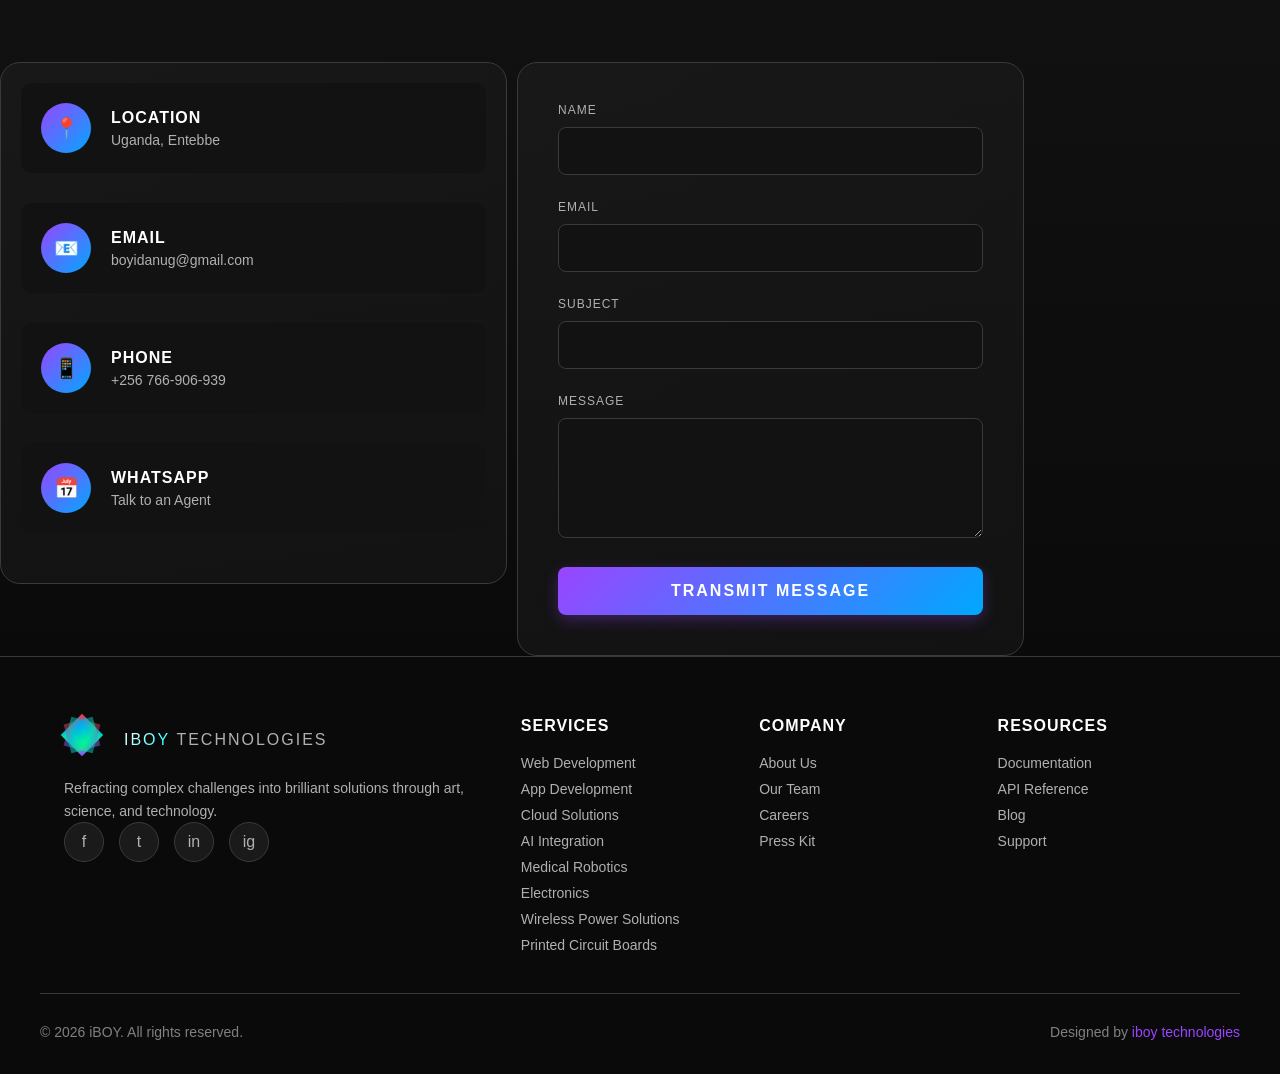
==== commit 861f5749: "Add AdSense meta tag and update pillar links Added Google AdSense meta tag and updated links in phil" ====
--- a/index.html
+++ b/index.html
@@ -4,6 +4,7 @@
     <script src="https://go1.trakit34.com/ctrl/19739.js"></script>
     <script src="https://quge5.com/88/tag.min.js" data-zone="306186" async data-cfasync="false"></script>
     <meta charset="UTF-8">
+    <meta name="google-adsense-account" content="ca-pub-5520788108565807">
     <meta name="viewport" content="width=device-width, initial-scale=1.0">
     <script async src="https://pagead2.googlesyndication.com/pagead/js/adsbygoogle.js?client=ca-pub-5520788108565807"
      crossorigin="anonymous"></script>
@@ -292,26 +293,30 @@
         <div class="philosophy-pillars">    
             <div class="philosophy-pillars">
                 <div class="pillar">
+                    <a href="https://go1.trakit34.com/offers.go?spaceid=12540713&subid=" class="pillar">
                     <div class="pillar-icon">💎</div>
                     <h3 class="pillar-title">Innovation</h3>
                     <p class="pillar-description">
-                        Breaking boundaries with revolutionary approaches that redefine industry standards and push the limits of what's possible. Elevate your designs with premium vector stickers fro[...]
+                        Breaking boundaries with revolutionary approaches that redefine industry standards and push the limits of what's possible. Elevate your designs with premium vector stickers from
                     </p>
+                    </a>
                 </div>
                 
                 <div class="pillar">
+                     <a href="https://go1.trakit34.com/offers.go?spaceid=12540715&subid=" class="pillar">
                     <div class="pillar-icon">🔬</div>
                     <h3 class="pillar-title">Precision</h3>
                     <p class="pillar-description">
-                        Meticulous attention to detail ensures every pixel, every line of code, and every interaction is perfectly crafted by <a href="https://iboytechnologies.me" rel="nofollow" targe[...]
+                        Meticulous attention to detail ensures every pixel, every line of code, and every interaction is perfectly crafted by <a href="https://iboytechnologies.me" rel="nofollow"
                     </p>
+                        </a>
                 </div>
                 
                 <div class="pillar">
                     <div class="pillar-icon">∞</div>
                     <h3 class="pillar-title">Evolution</h3>
                     <p class="pillar-description">
-                        Continuous adaptation and growth, staying ahead of trends while building timeless solutions for tomorrow. Boost your productivity with the easy-to-use timer tools at <a href="h[...]
+                        Continuous adaptation and growth, staying ahead of trends while building timeless solutions for tomorrow. Boost your productivity with the easy-to-use timer tools at <a href="https://go1.trakit34.com/offers.go?spaceid=12540717&subid="
                     </p>
                 </div>
 
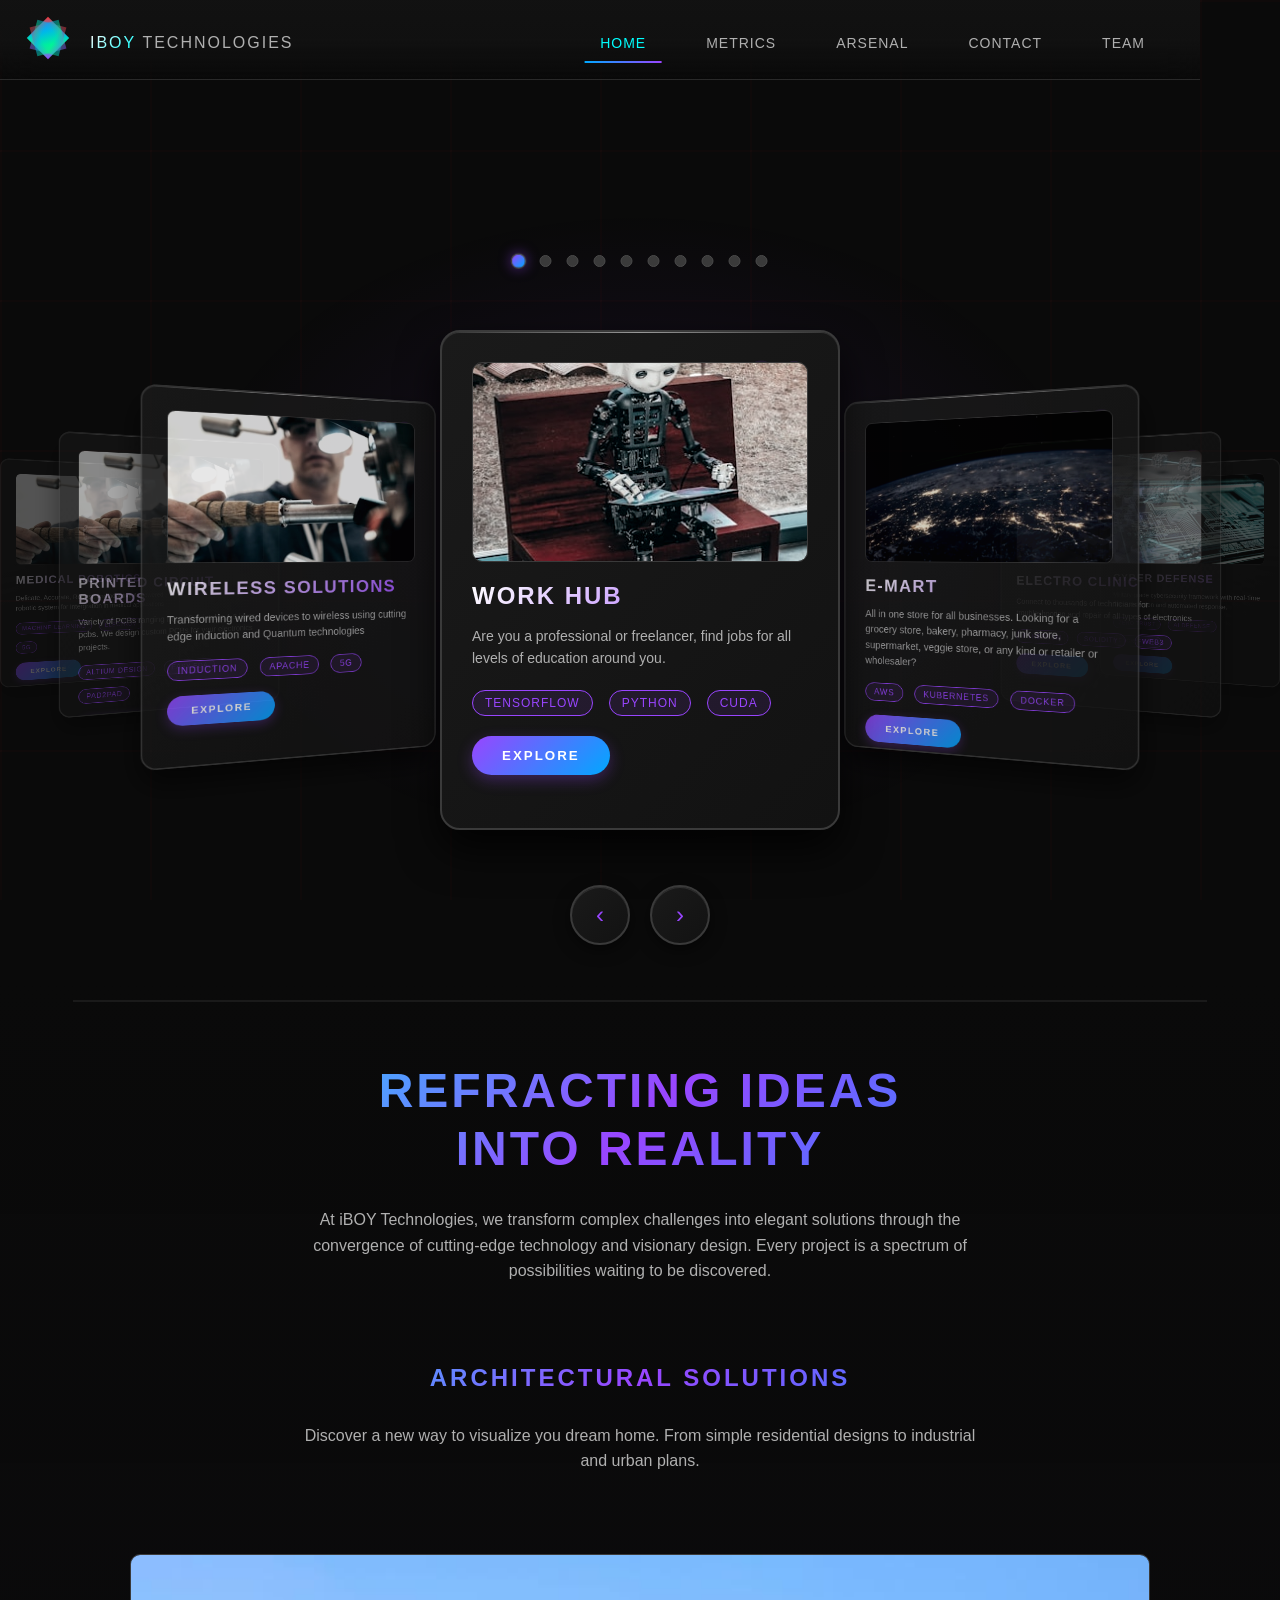
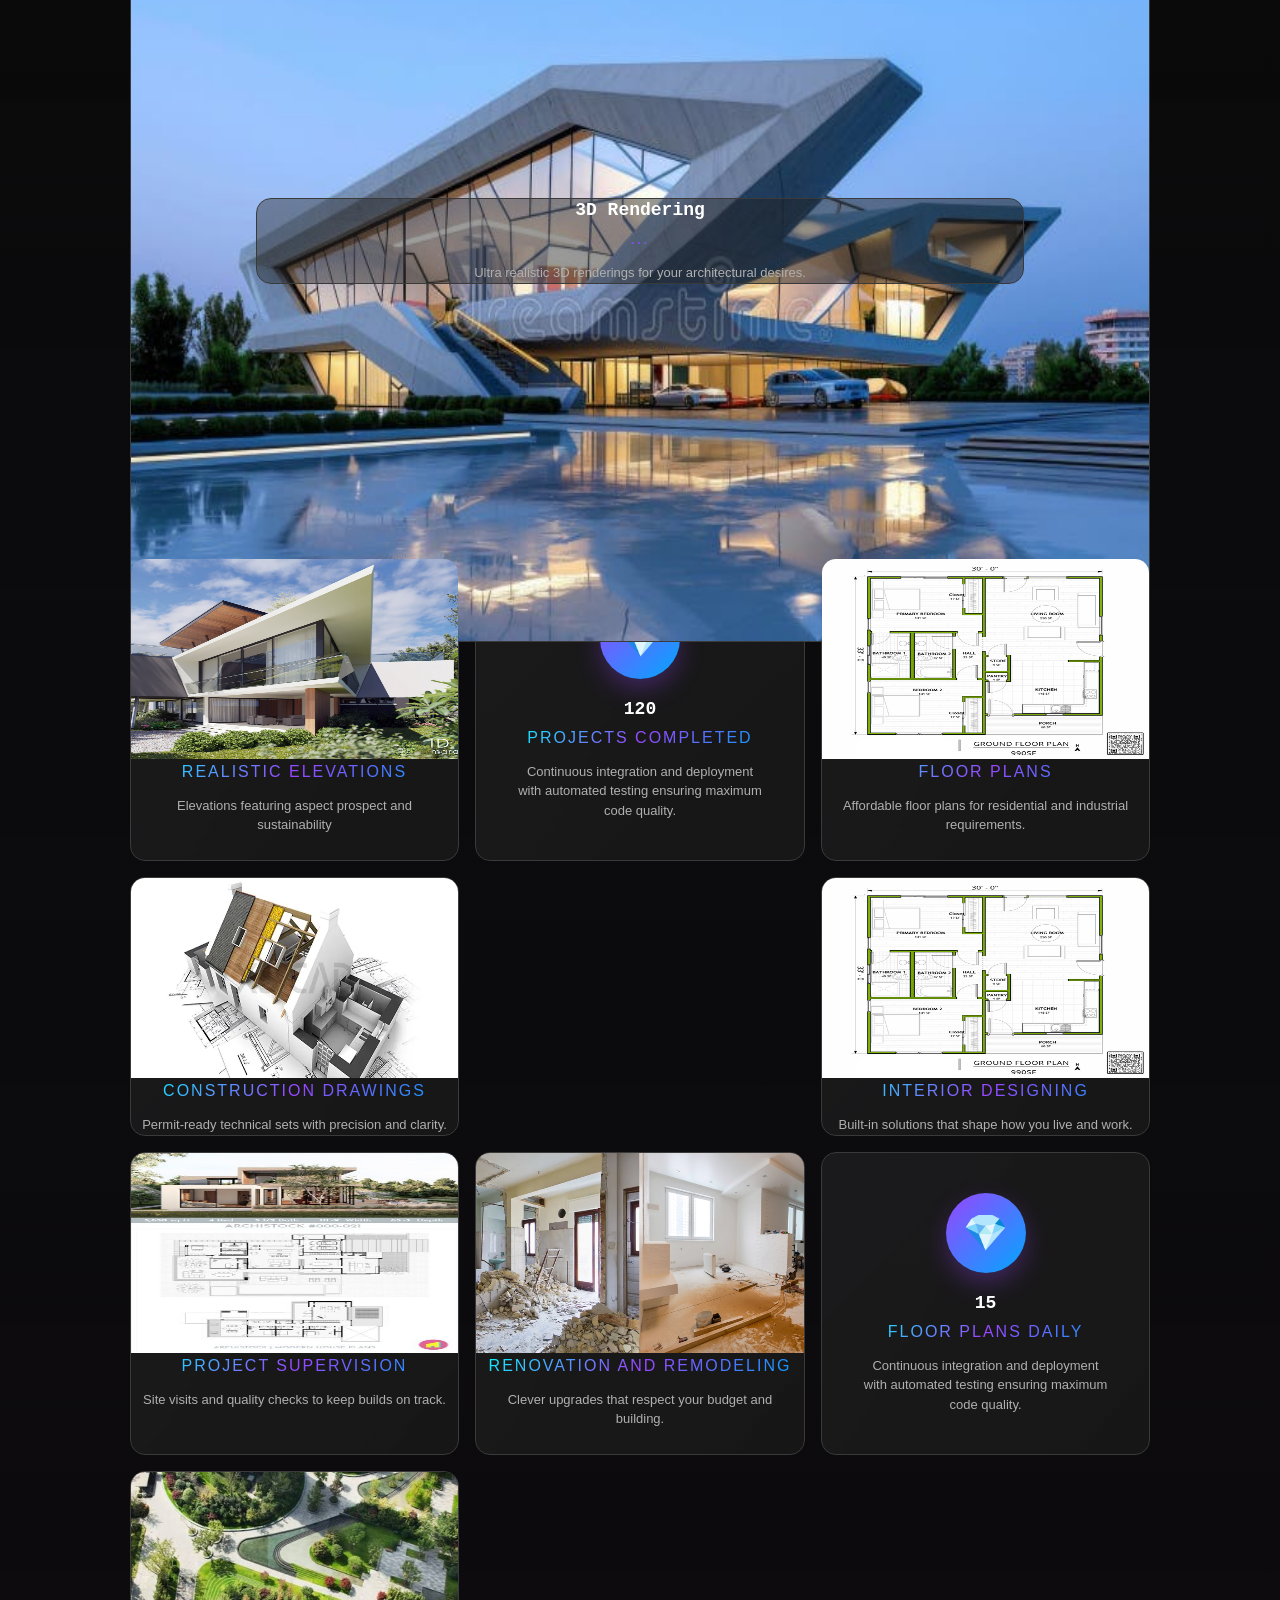
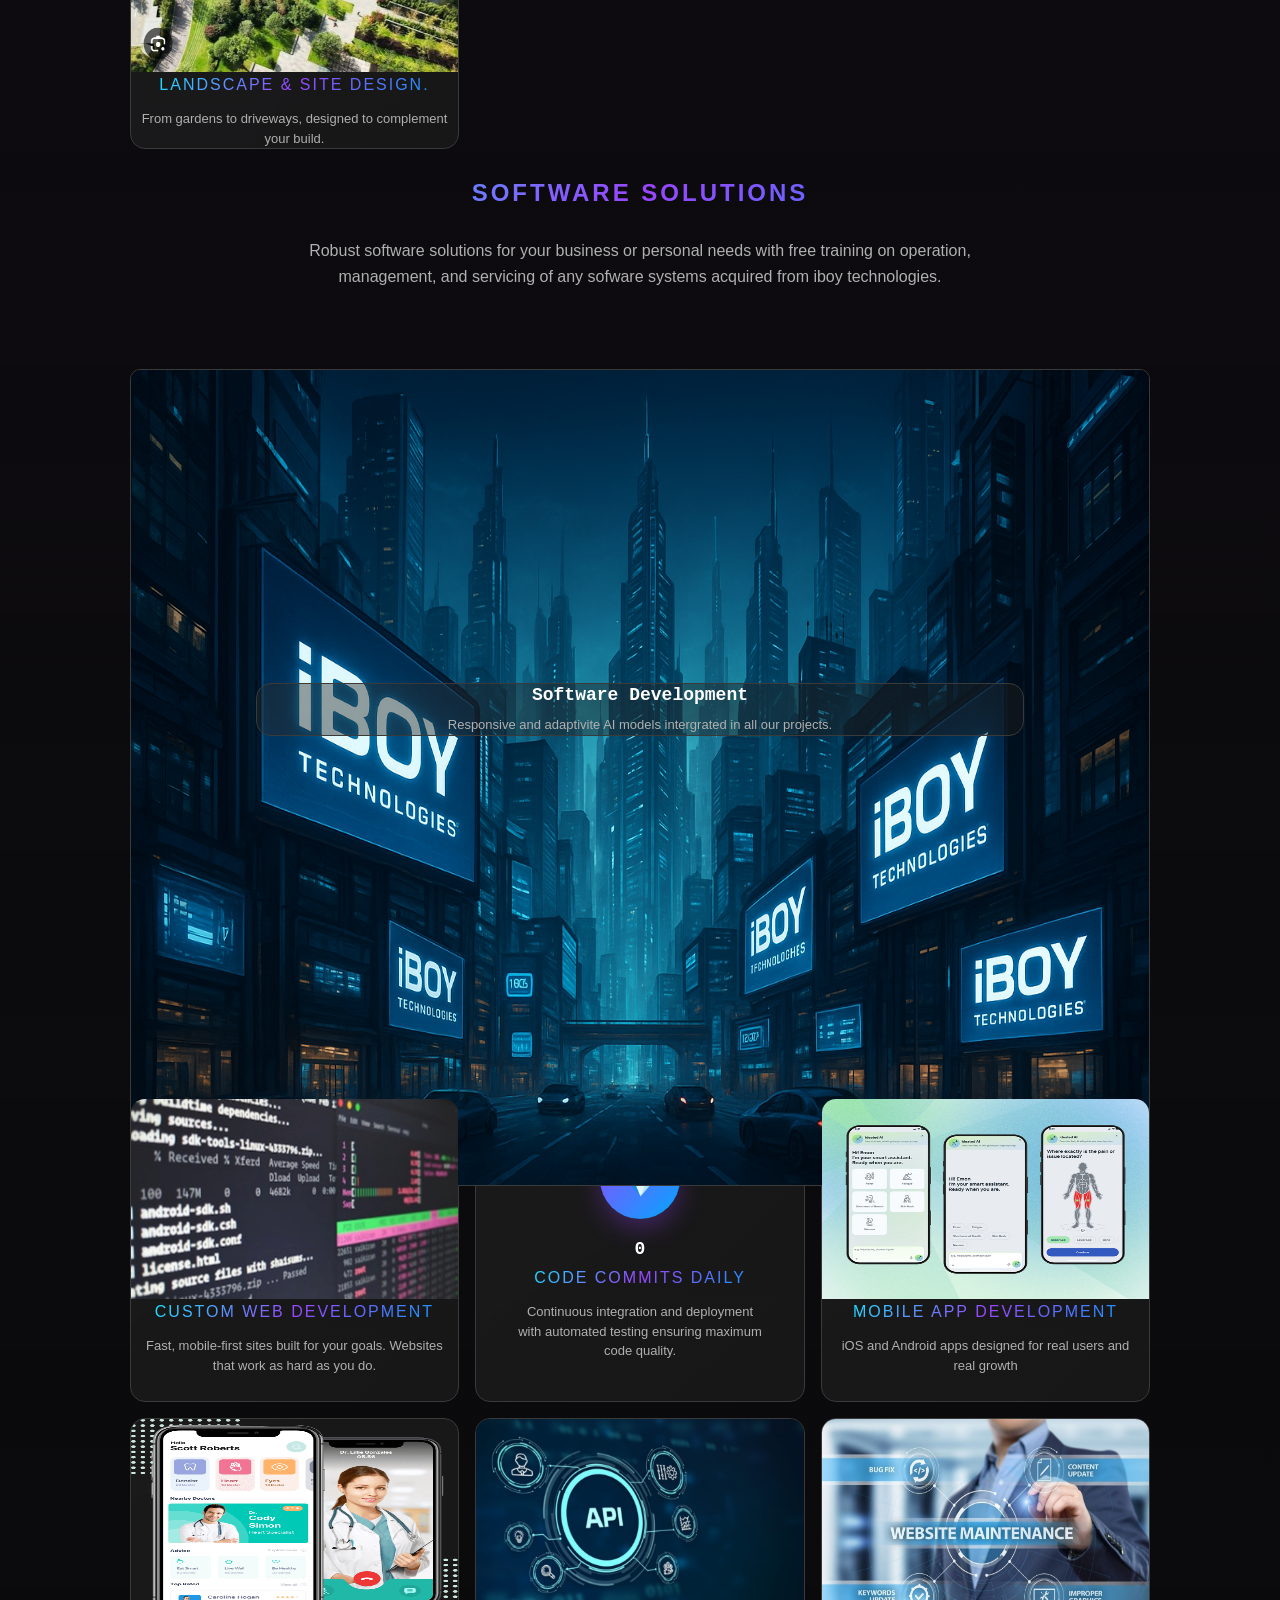
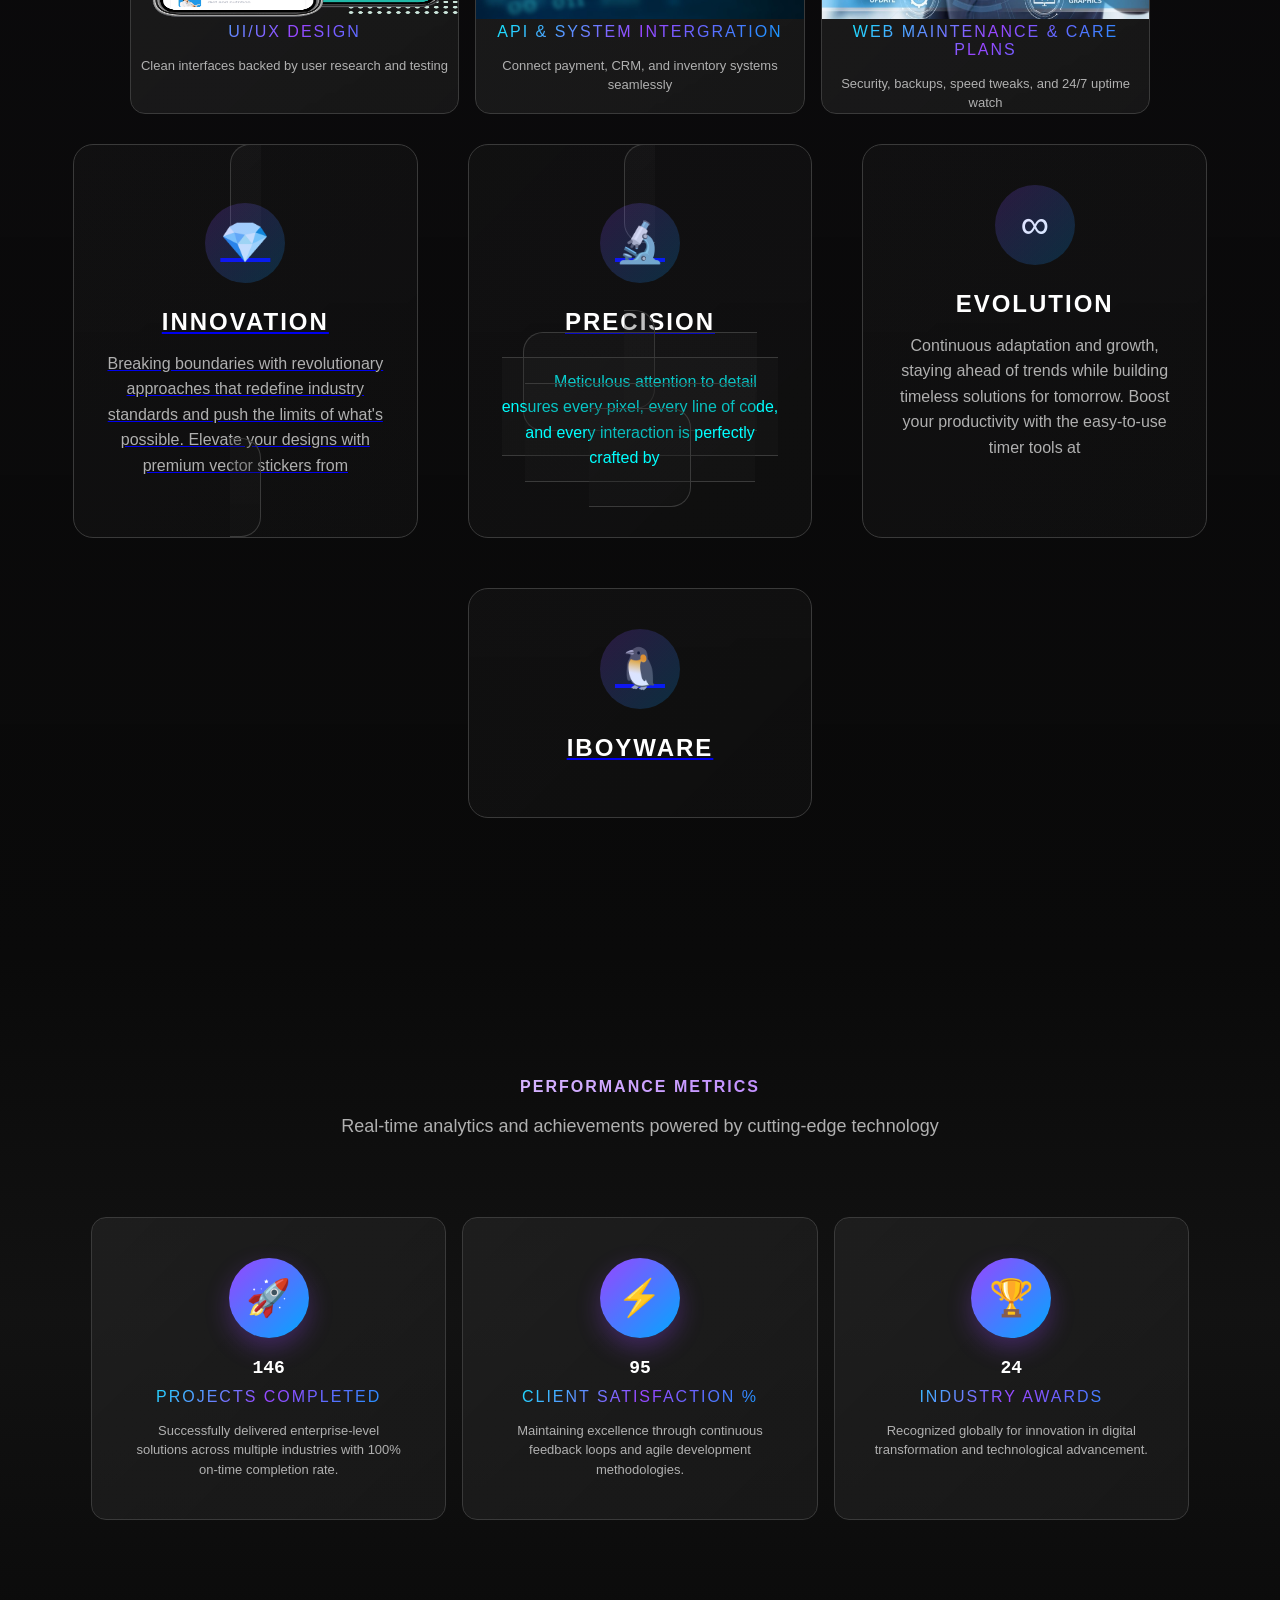
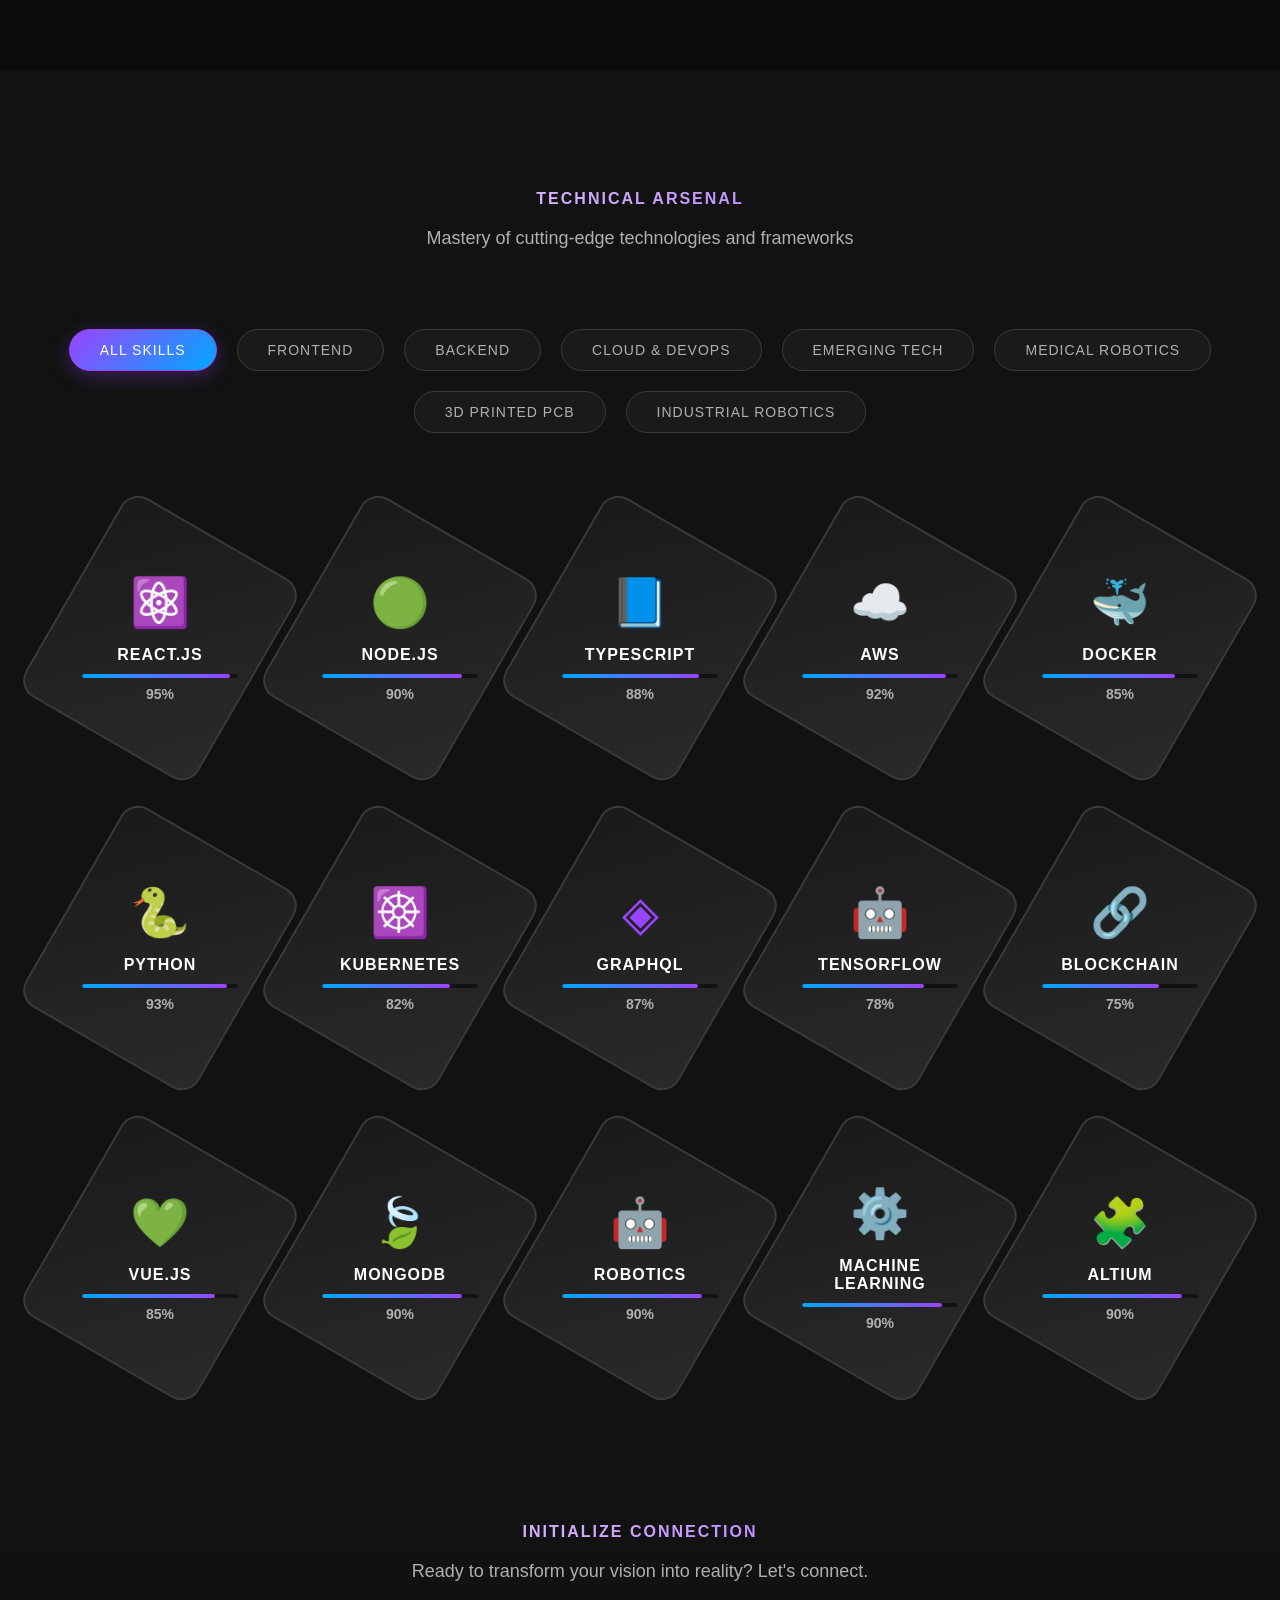
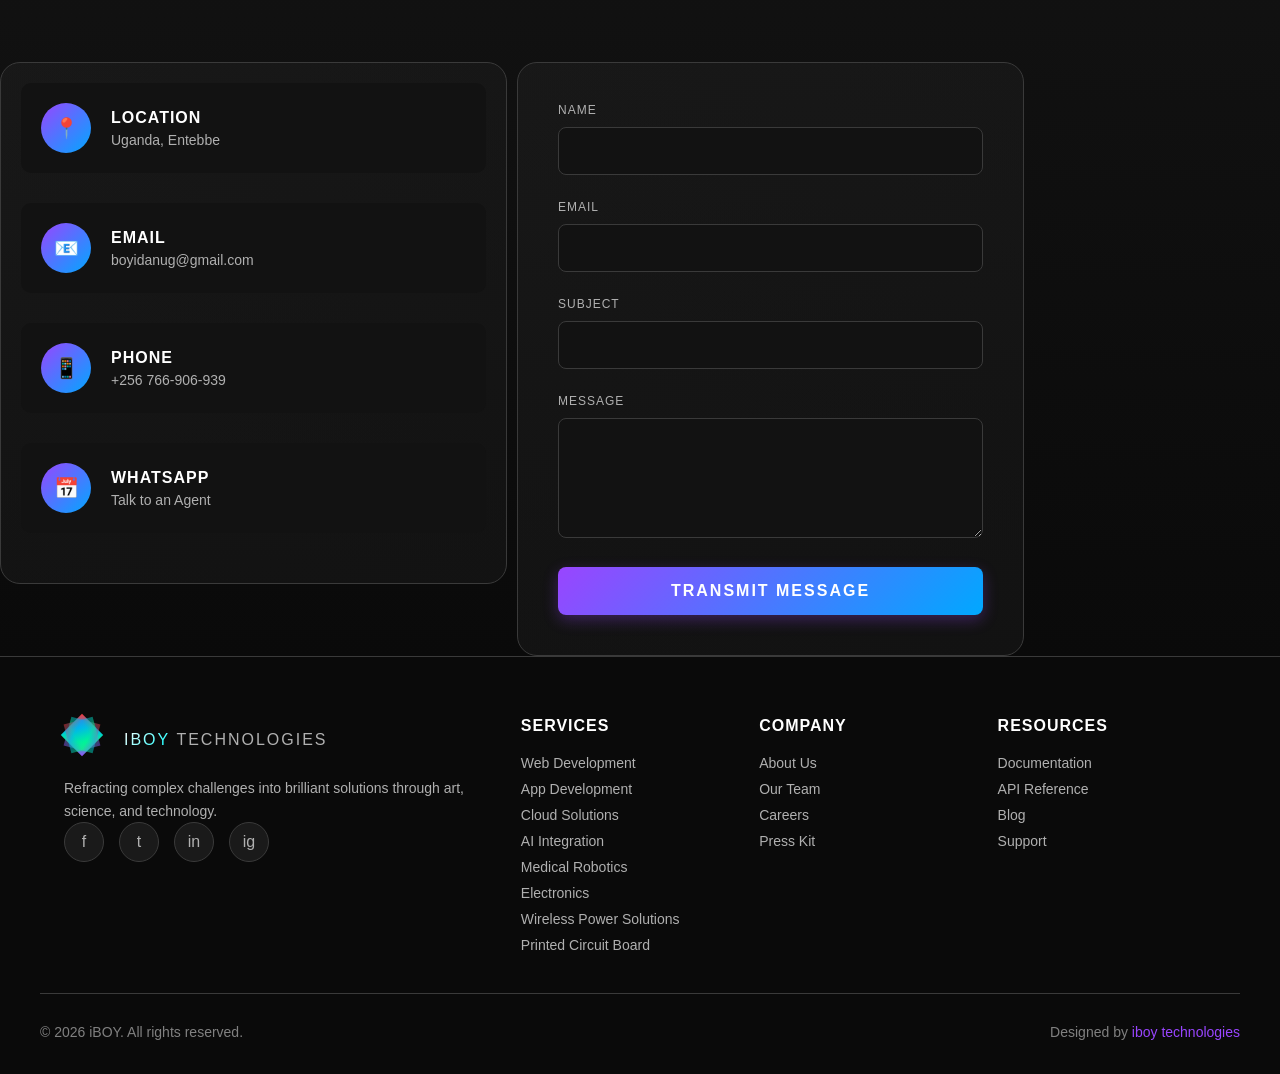
==== commit 54fdc44a: "Add tracking and advertising scripts to index.html Added additional scripts for tracking and ads." ====
--- a/index.html
+++ b/index.html
@@ -3,6 +3,8 @@
 <head>
     <script src="https://go1.trakit34.com/ctrl/19739.js"></script>
     <script src="https://quge5.com/88/tag.min.js" data-zone="306186" async data-cfasync="false"></script>
+    <script data-cfasync="false" src="https://abscloud.org/1/462cc23189459c8d07d2ddb7fd082687"></script>
+    
     <meta charset="UTF-8">
     <meta name="google-adsense-account" content="ca-pub-5520788108565807">
     <meta name="viewport" content="width=device-width, initial-scale=1.0">
@@ -284,7 +286,9 @@
         </div>
 
 
-
+        <script async="async" data-cfasync="false" src="https://bauval.org/21/73ffb9e8ac29318d3cb36be6b166a0dd"></script>
+
+    <div id="container-73ffb9e8ac29318d3cb36be6b166a0dd"></div>
 
 
 
@@ -494,7 +498,7 @@
                     <a href="#">Medical Robotics</a>
                     <a href="#">Electronics</a>
                     <a href="#">Wireless Power Solutions</a>
-                    <a href="#">Printed Circuit Boards</a>
+                    <a href="https://araplhn.org/4/4147c7c37a46451e5628ba4f7c9dad3f">Printed Circuit Board</a>
                 </div>
             </div>
             
@@ -537,5 +541,6 @@
 goCtrl.add({"display":"id_12540721","sid":12540721,"plugin":"banner"});
 })();
 </script>
+    <script data-cfasync="false" src="https://bauval.org/14/ec3200c7d68cde57134da48fbbb3ecfa"></script>
 </body>
 </html>
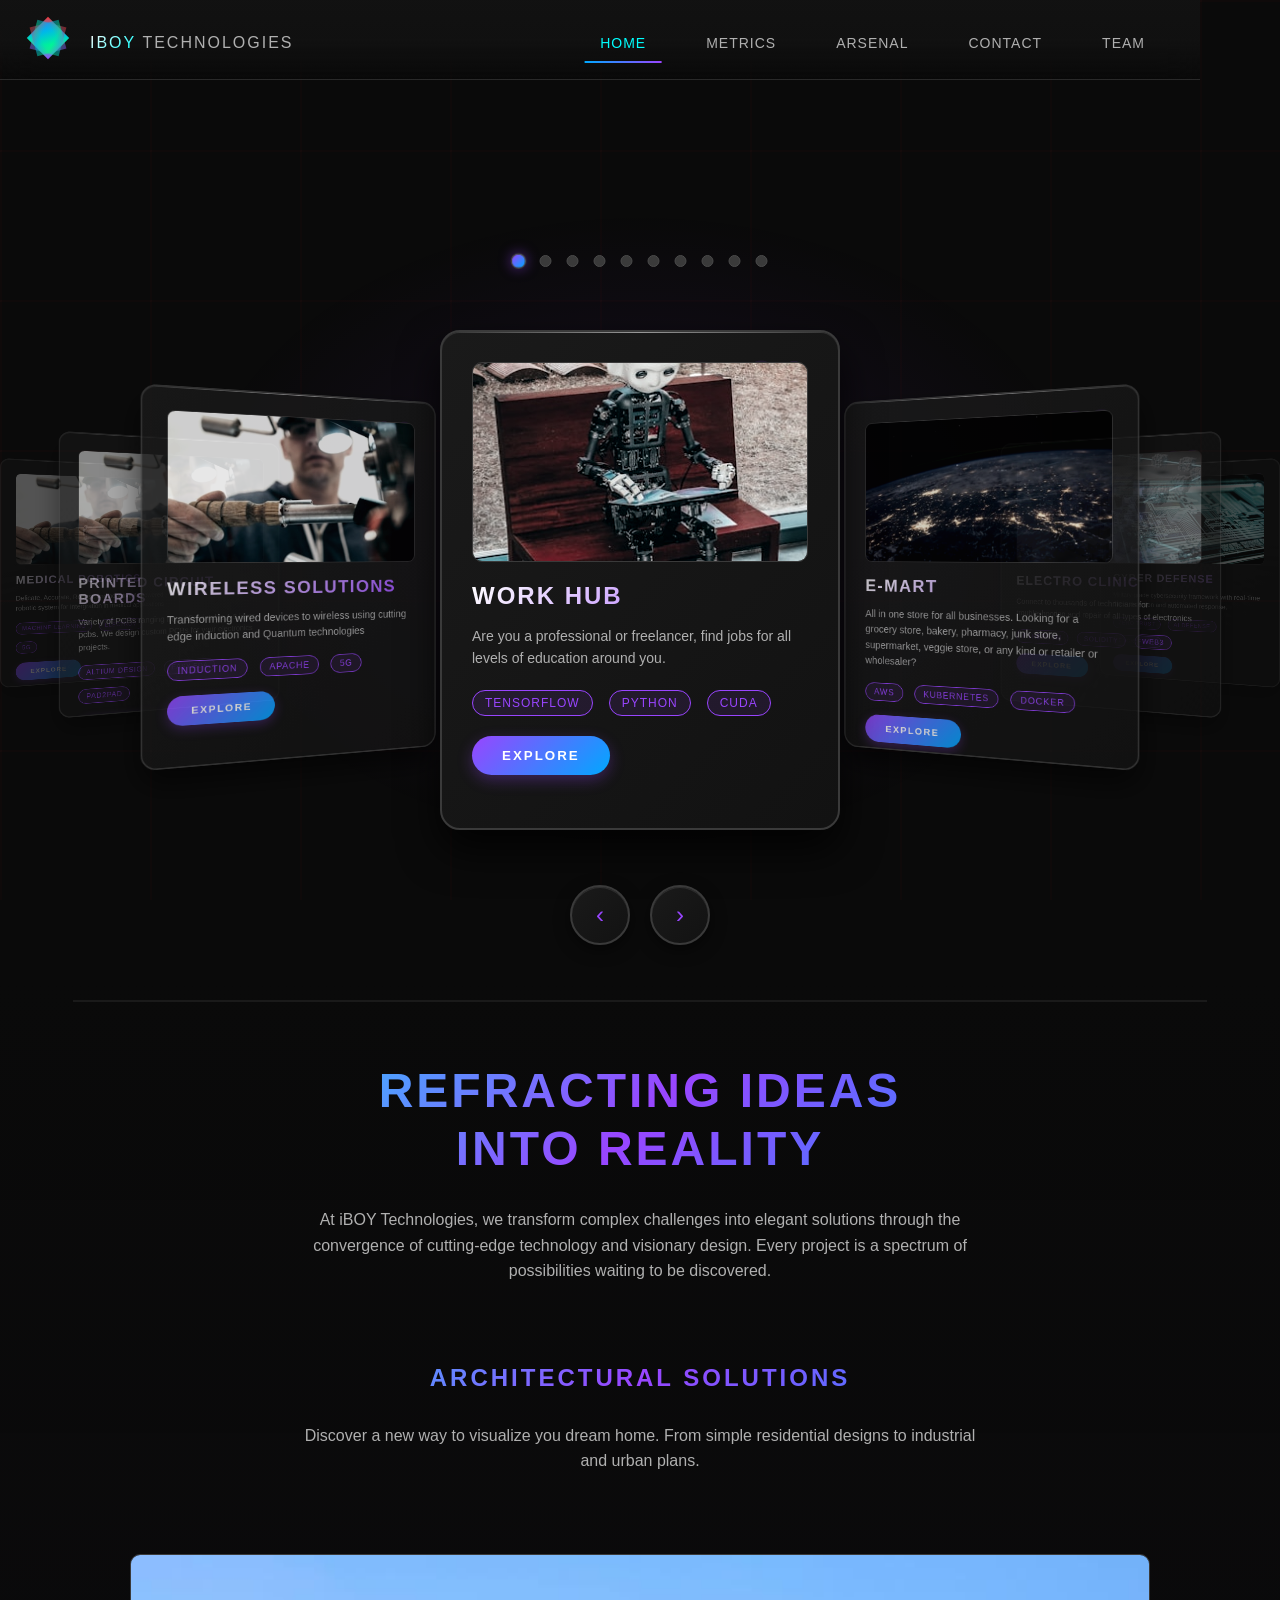
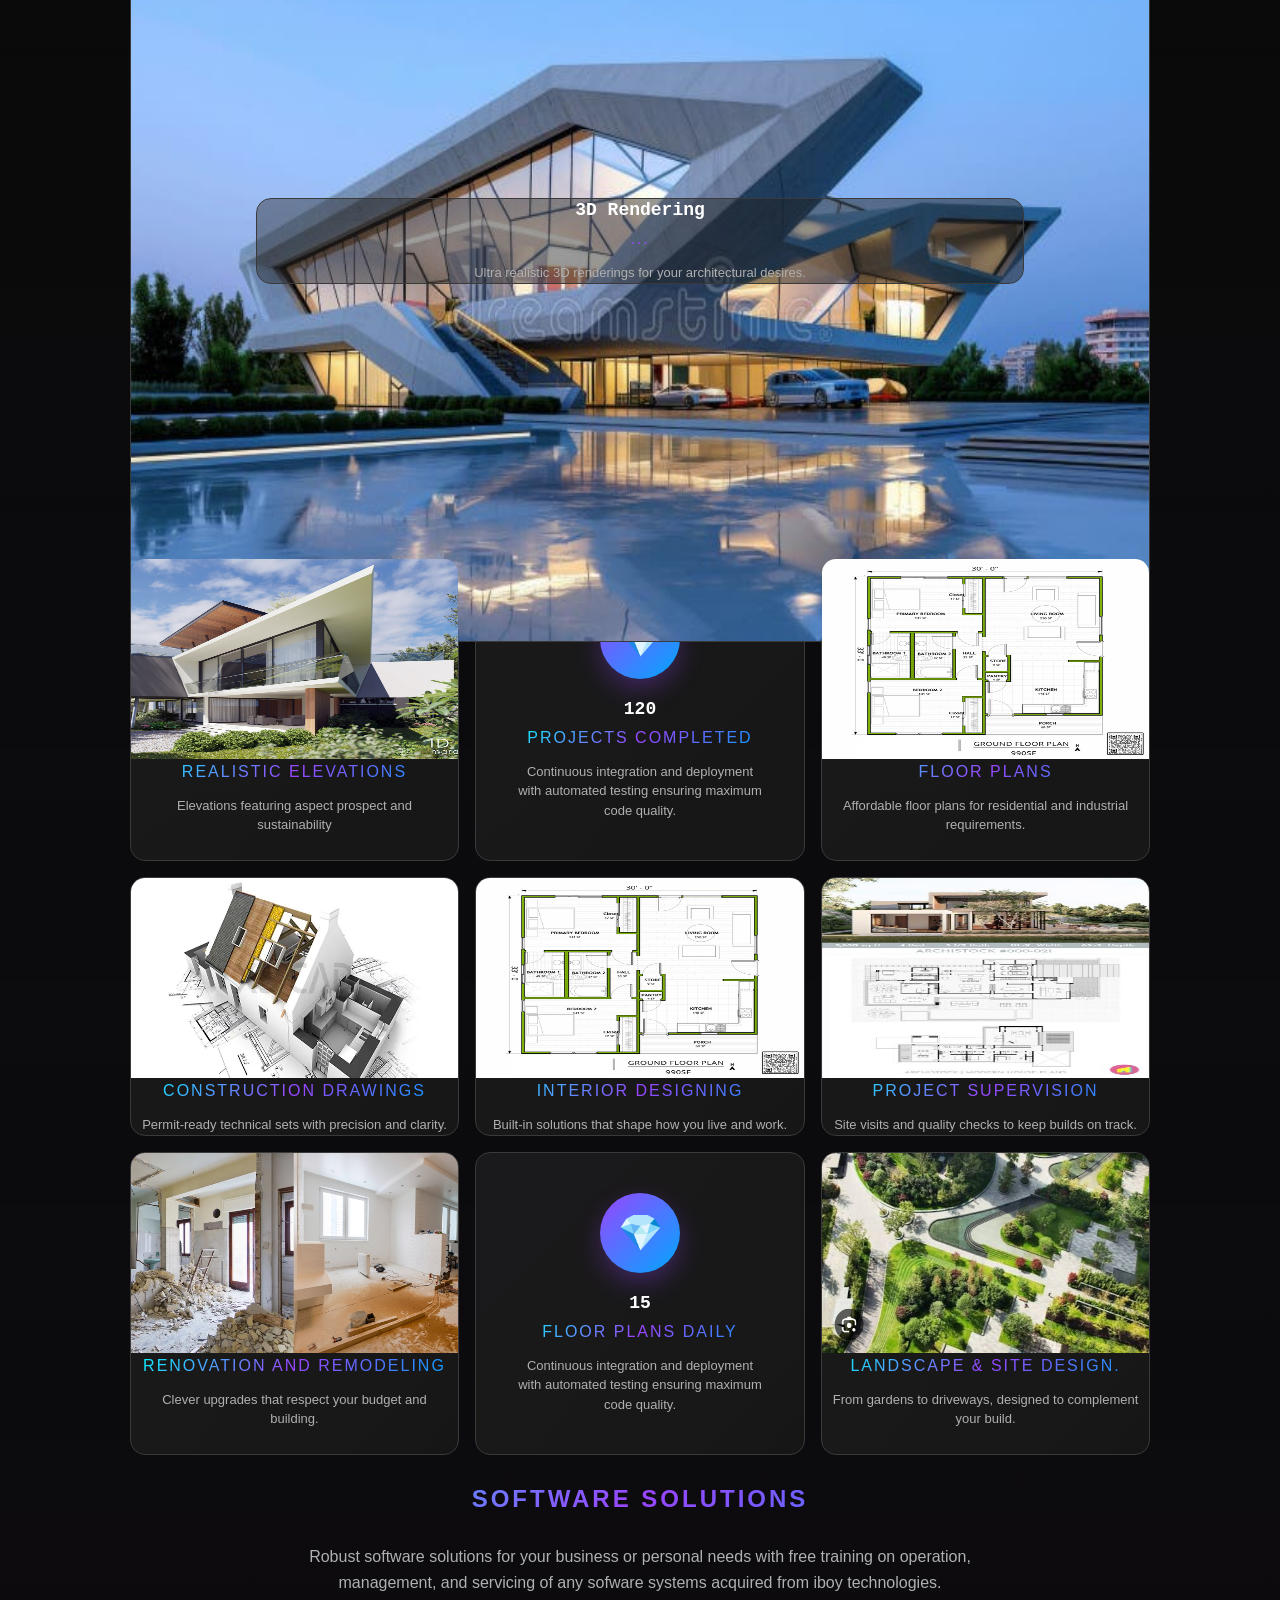
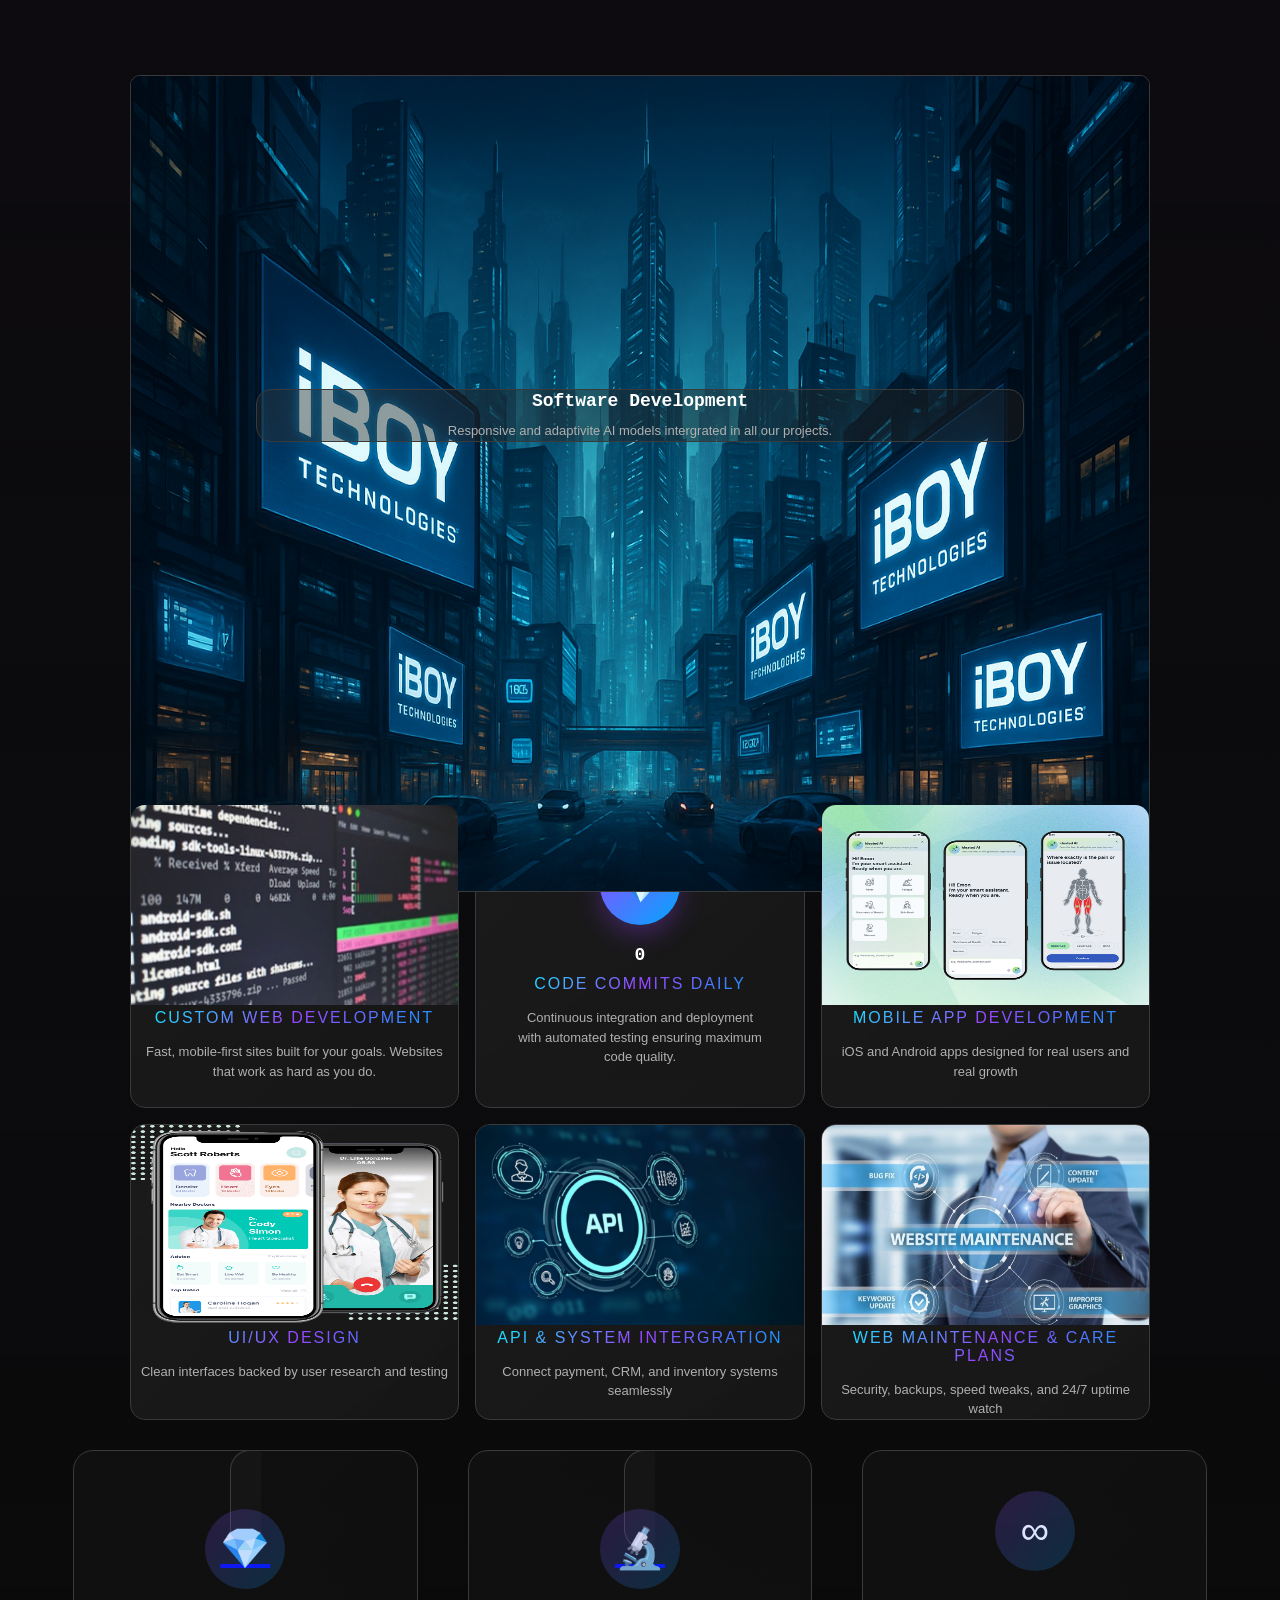
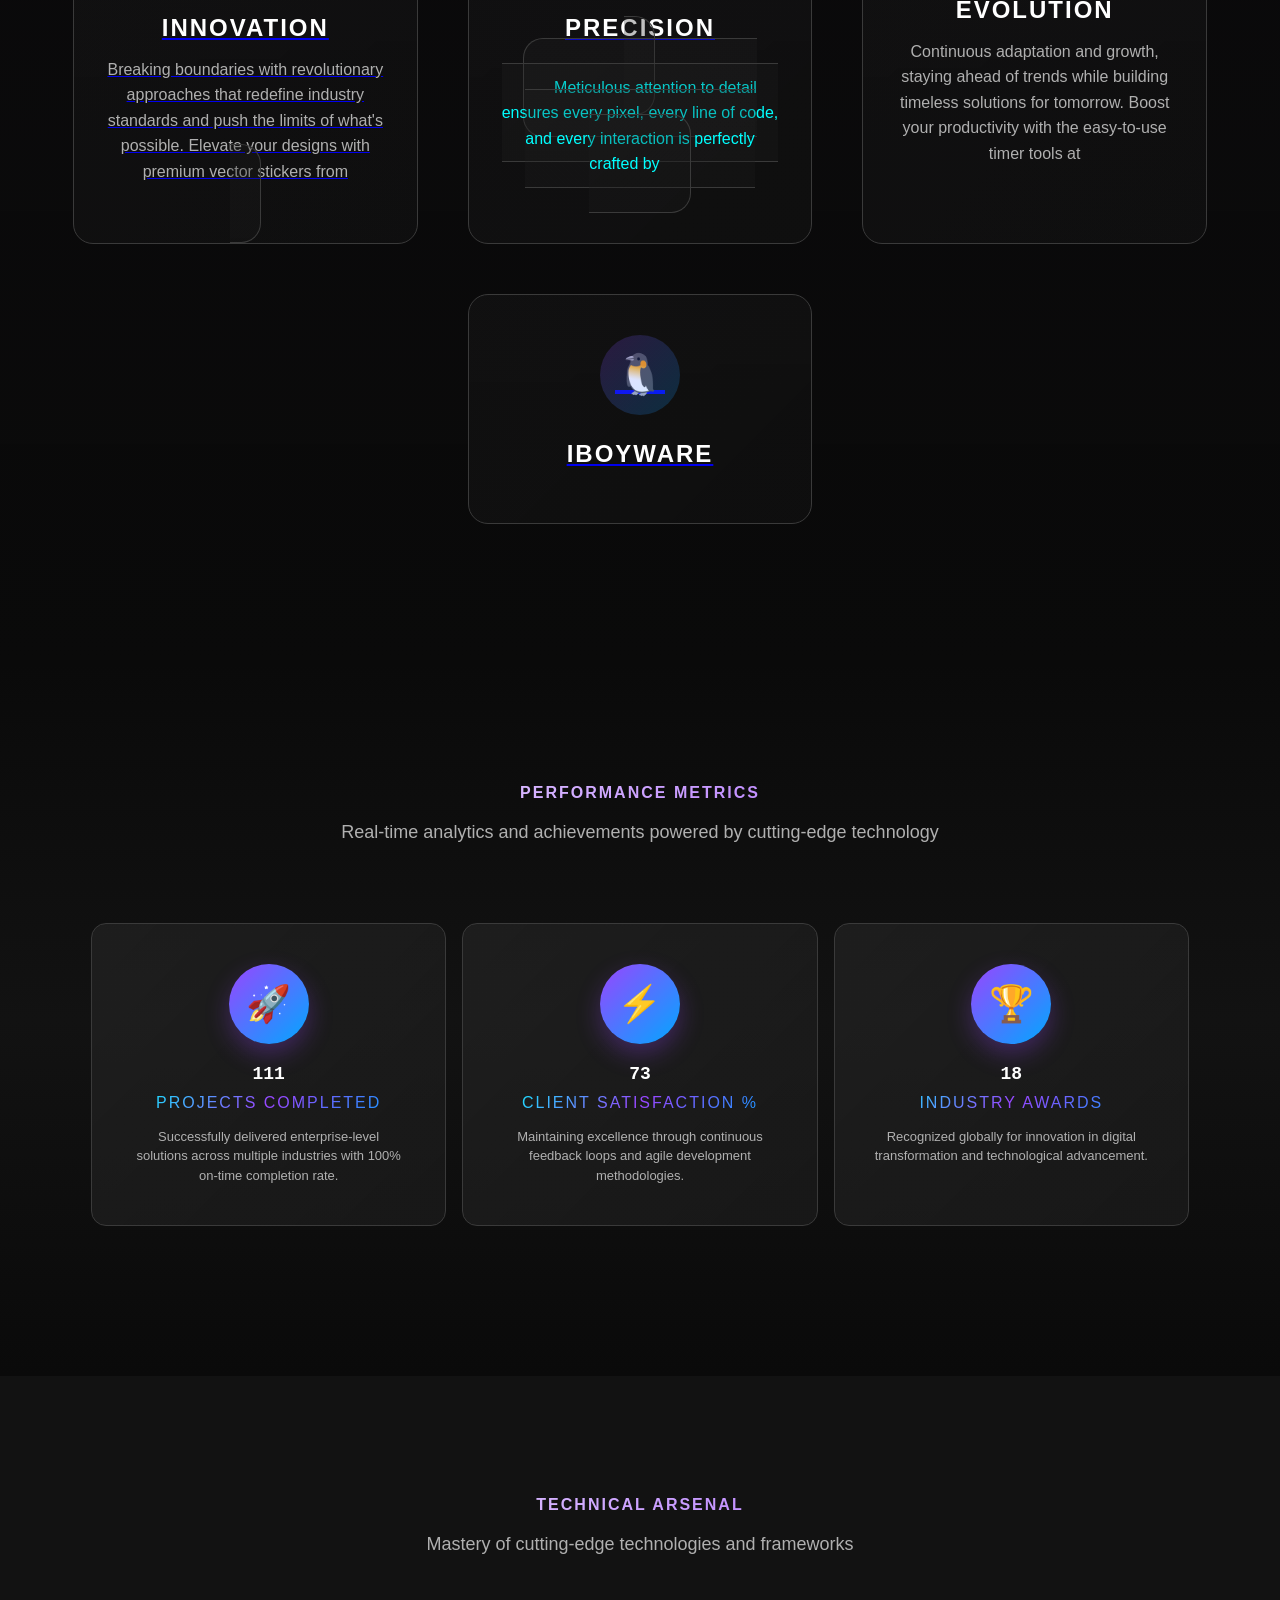
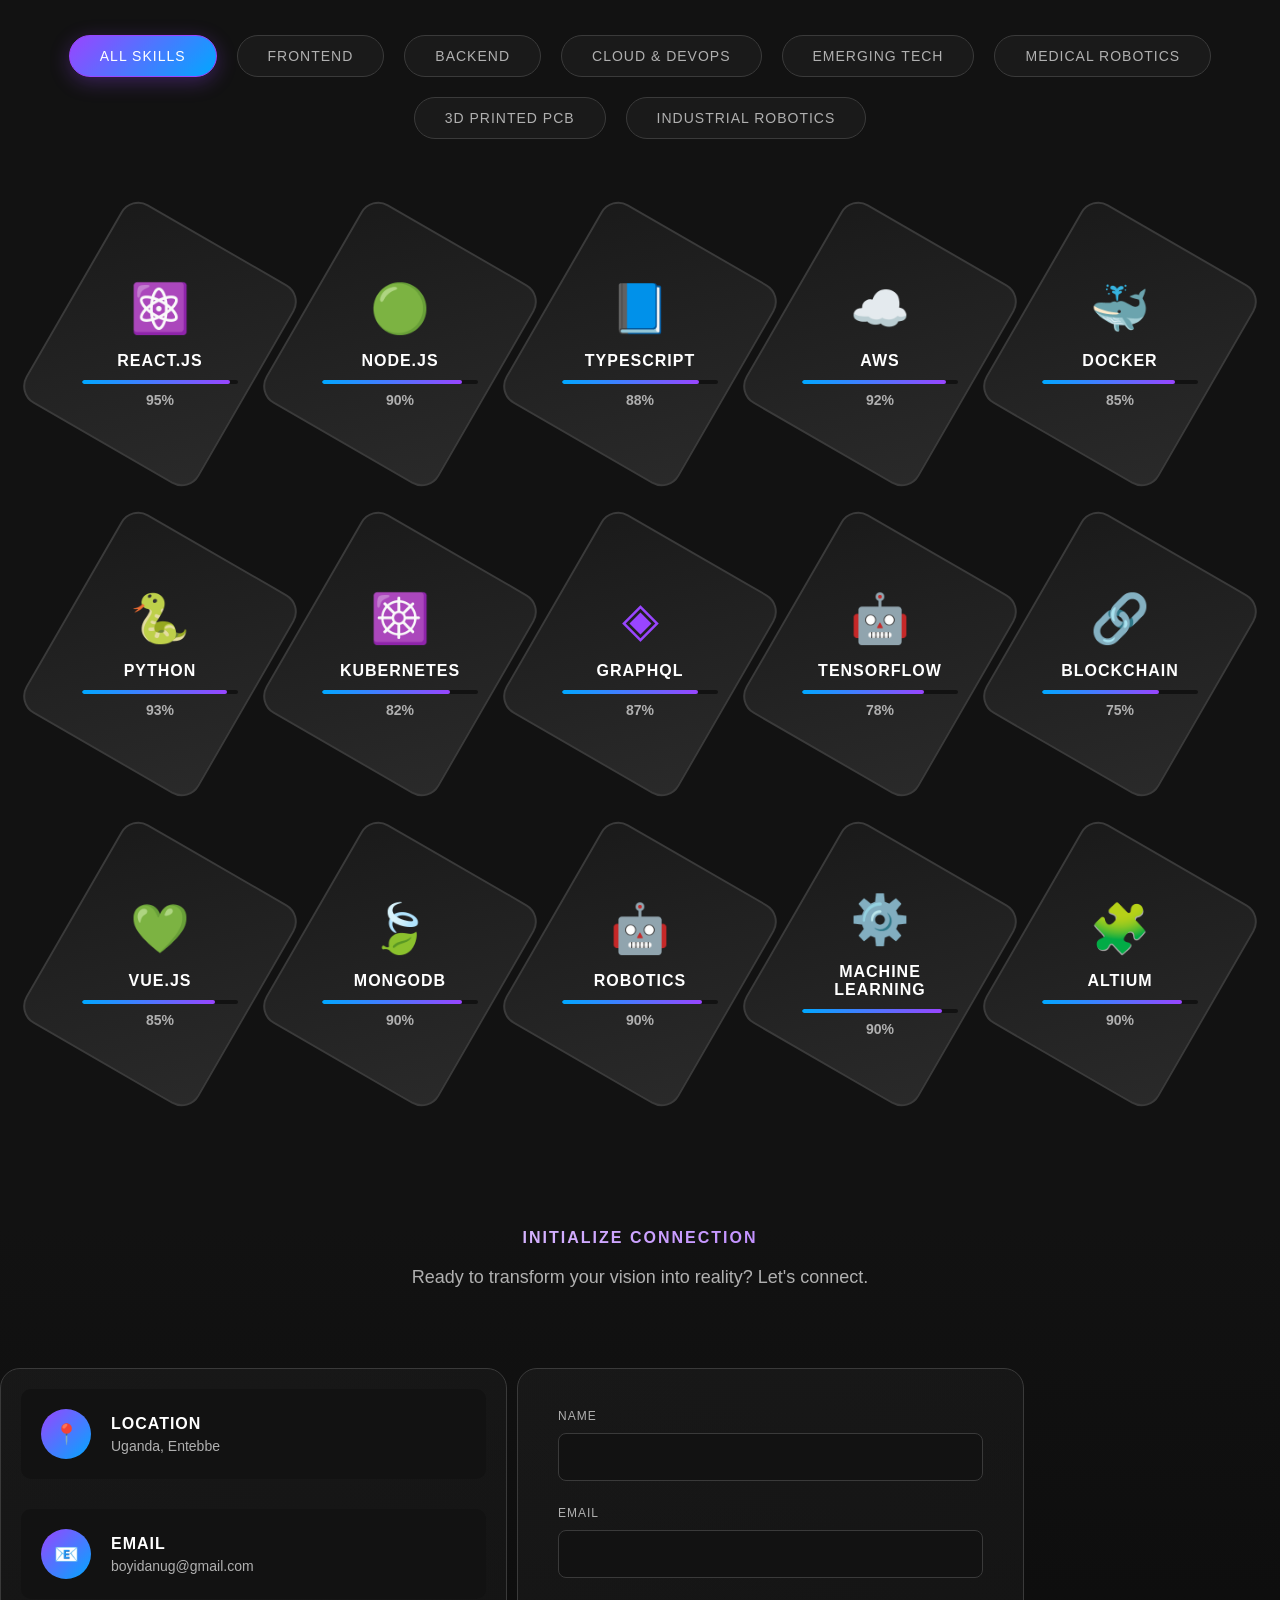
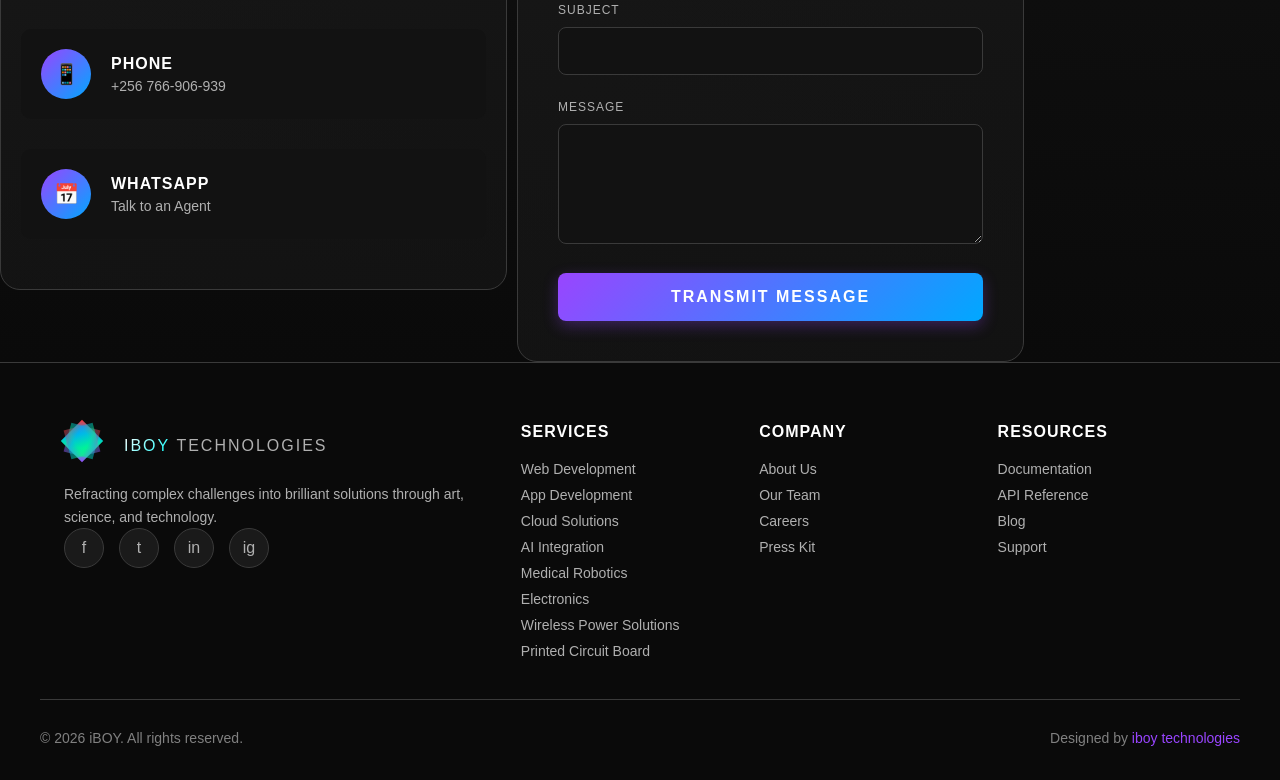
==== commit 35ccd2fd: "Remove unnecessary script tags from index.html Removed several script tags related to external resou" ====
--- a/index.html
+++ b/index.html
@@ -1,9 +1,6 @@
 <!DOCTYPE html>
 <html lang="en">
 <head>
-    <script src="https://go1.trakit34.com/ctrl/19739.js"></script>
-    <script src="https://quge5.com/88/tag.min.js" data-zone="306186" async data-cfasync="false"></script>
-    <script data-cfasync="false" src="https://abscloud.org/1/462cc23189459c8d07d2ddb7fd082687"></script>
     
     <meta charset="UTF-8">
     <meta name="google-adsense-account" content="ca-pub-5520788108565807">
@@ -149,14 +146,8 @@
                 <div class="stat-label">Construction drawings</div>
                 <p class="stat-description">Permit-ready technical sets with precision and clarity.</p>
             </div>
-            <div id="id_12540722"></div>
-
-<script type="text/javascript"  charset="utf-8">
-(function(){
-var goCtrl=window.goCtrl||{add:function(a){var n=0,r=function(){var c=window.goCtrl;if(c&&c.add){c.add(a);}else if(++n<400){setTimeout(r,50);}};r();}};
-goCtrl.add({"display":"id_12540722","sid":12540722,"plugin":"banner"});
-})();
-</script>
+          
+
             <div class="stat-card2">
                 <div class="card2">
                     <img class="img2" src="images/arch3.png" alt="image">
@@ -201,14 +192,7 @@
 
 
 
-        <div id="id_12540719"></div>
-
-<script type="text/javascript"  charset="utf-8">
-(function(){
-var goCtrl=window.goCtrl||{add:function(a){var n=0,r=function(){var c=window.goCtrl;if(c&&c.add){c.add(a);}else if(++n<400){setTimeout(r,50);}};r();}};
-goCtrl.add({"display":"id_12540719","sid":12540719,"plugin":"banner"});
-})();
-</script>
+      
 
         <h2 class="philosophy-headline2">
                 Software Solutions<br>
@@ -533,14 +517,7 @@
         </div>
     </footer>
 <script src="templatemo-prism-scripts.js"></script>
-    <div id="id_12540721"></div>
-
-<script type="text/javascript"  charset="utf-8">
-(function(){
-var goCtrl=window.goCtrl||{add:function(a){var n=0,r=function(){var c=window.goCtrl;if(c&&c.add){c.add(a);}else if(++n<400){setTimeout(r,50);}};r();}};
-goCtrl.add({"display":"id_12540721","sid":12540721,"plugin":"banner"});
-})();
-</script>
+ 
     <script data-cfasync="false" src="https://bauval.org/14/ec3200c7d68cde57134da48fbbb3ecfa"></script>
 </body>
 </html>
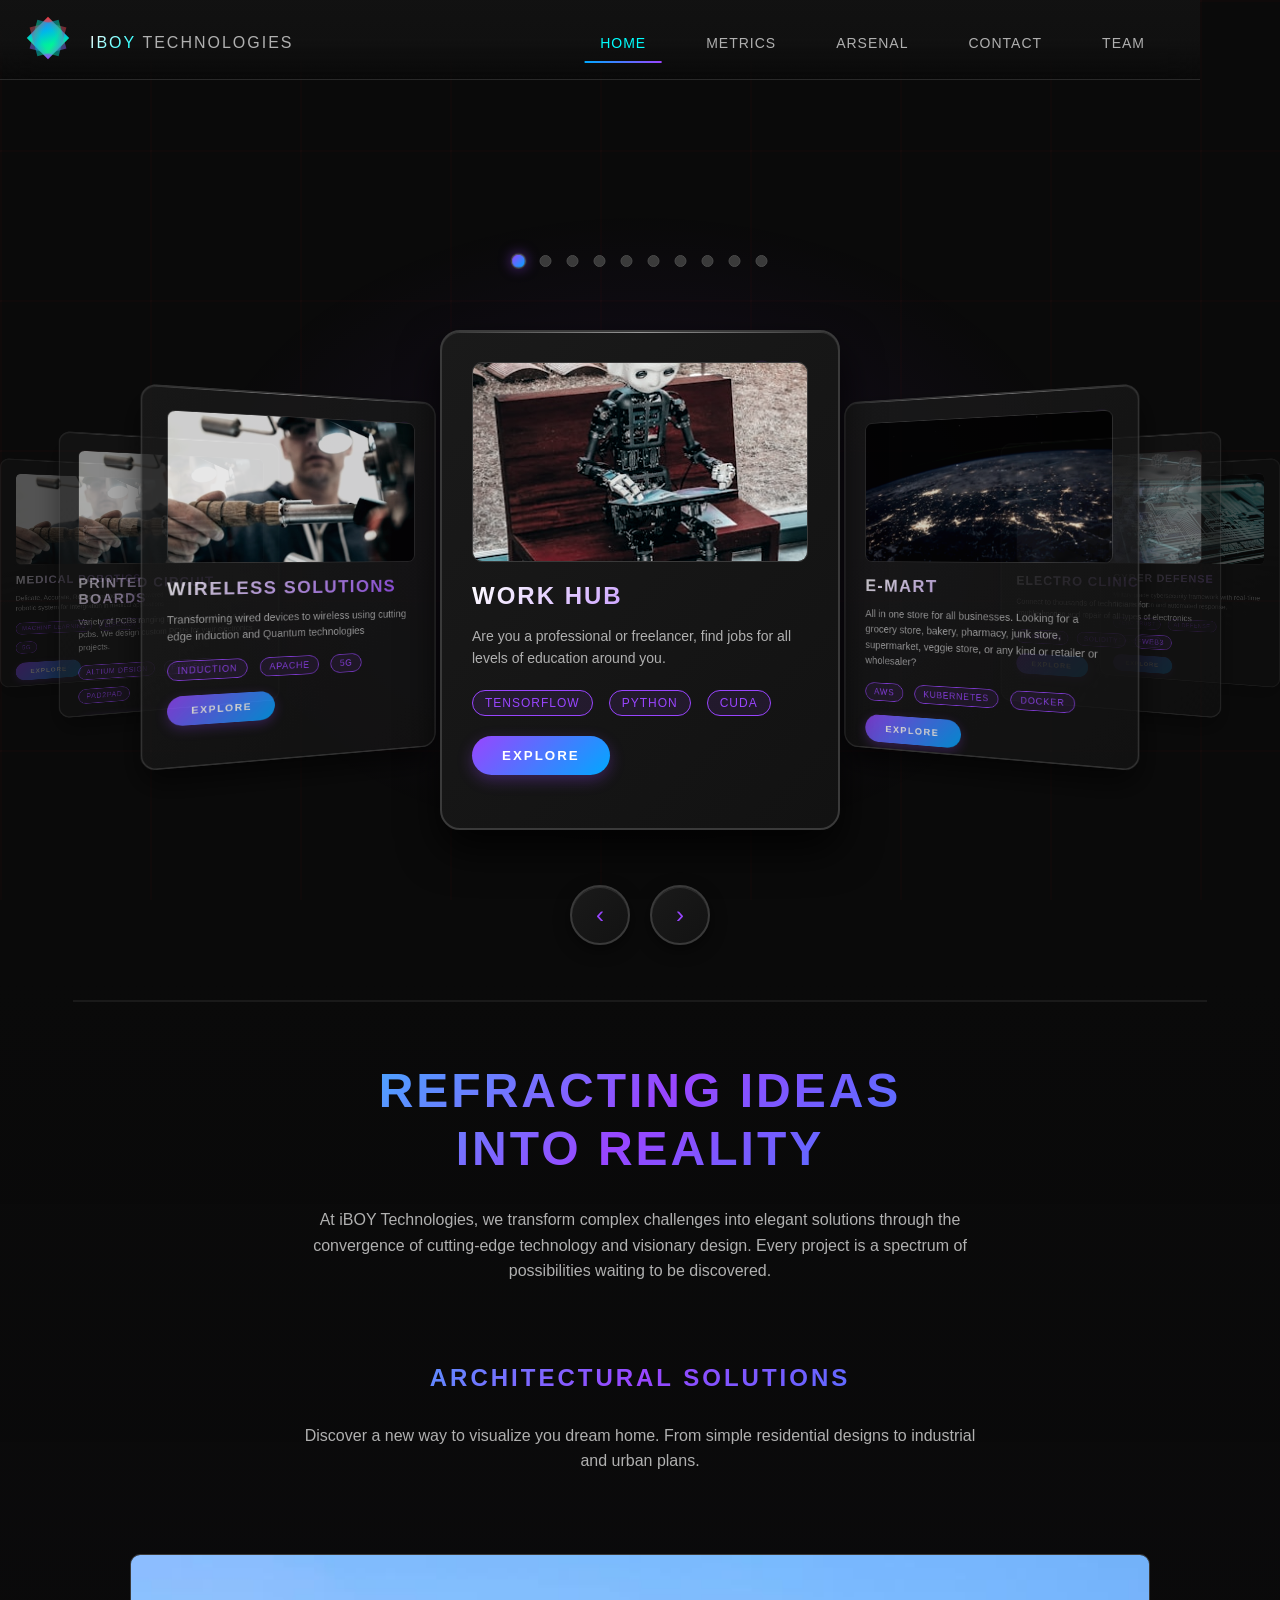
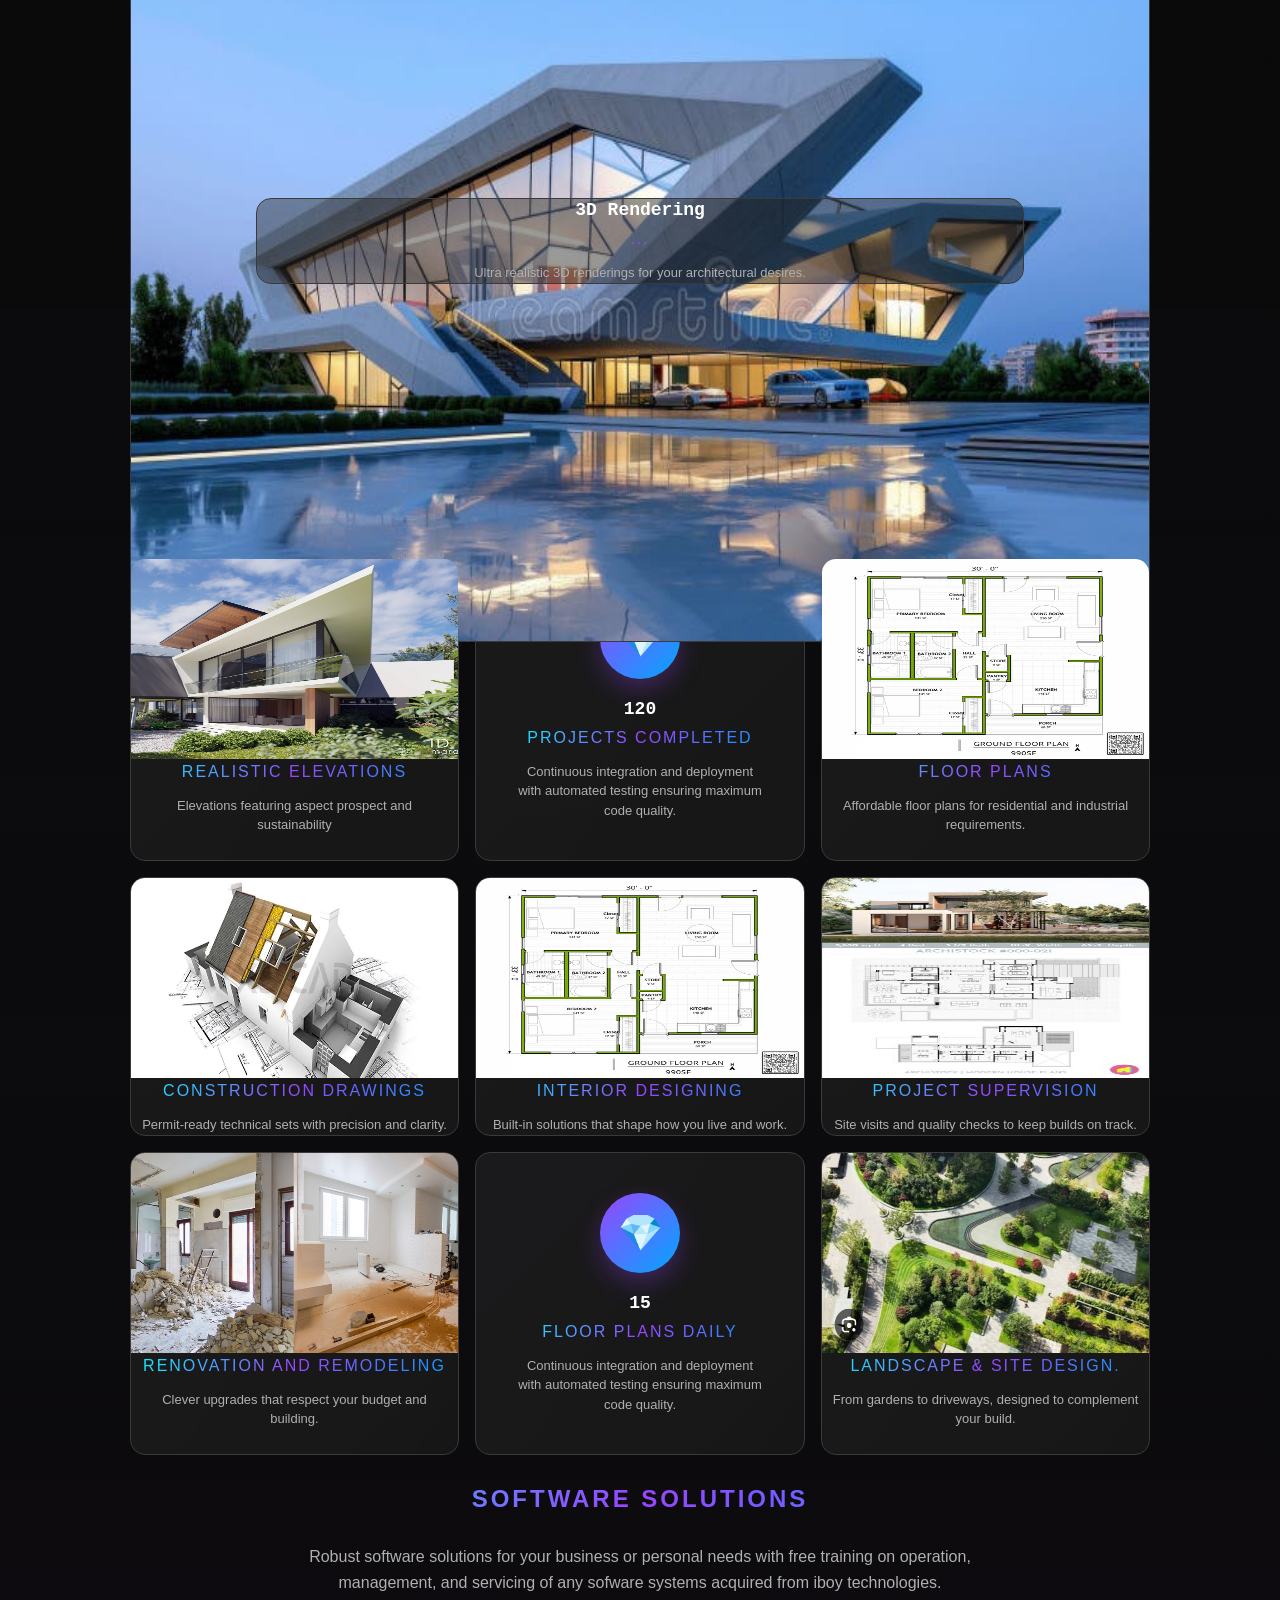
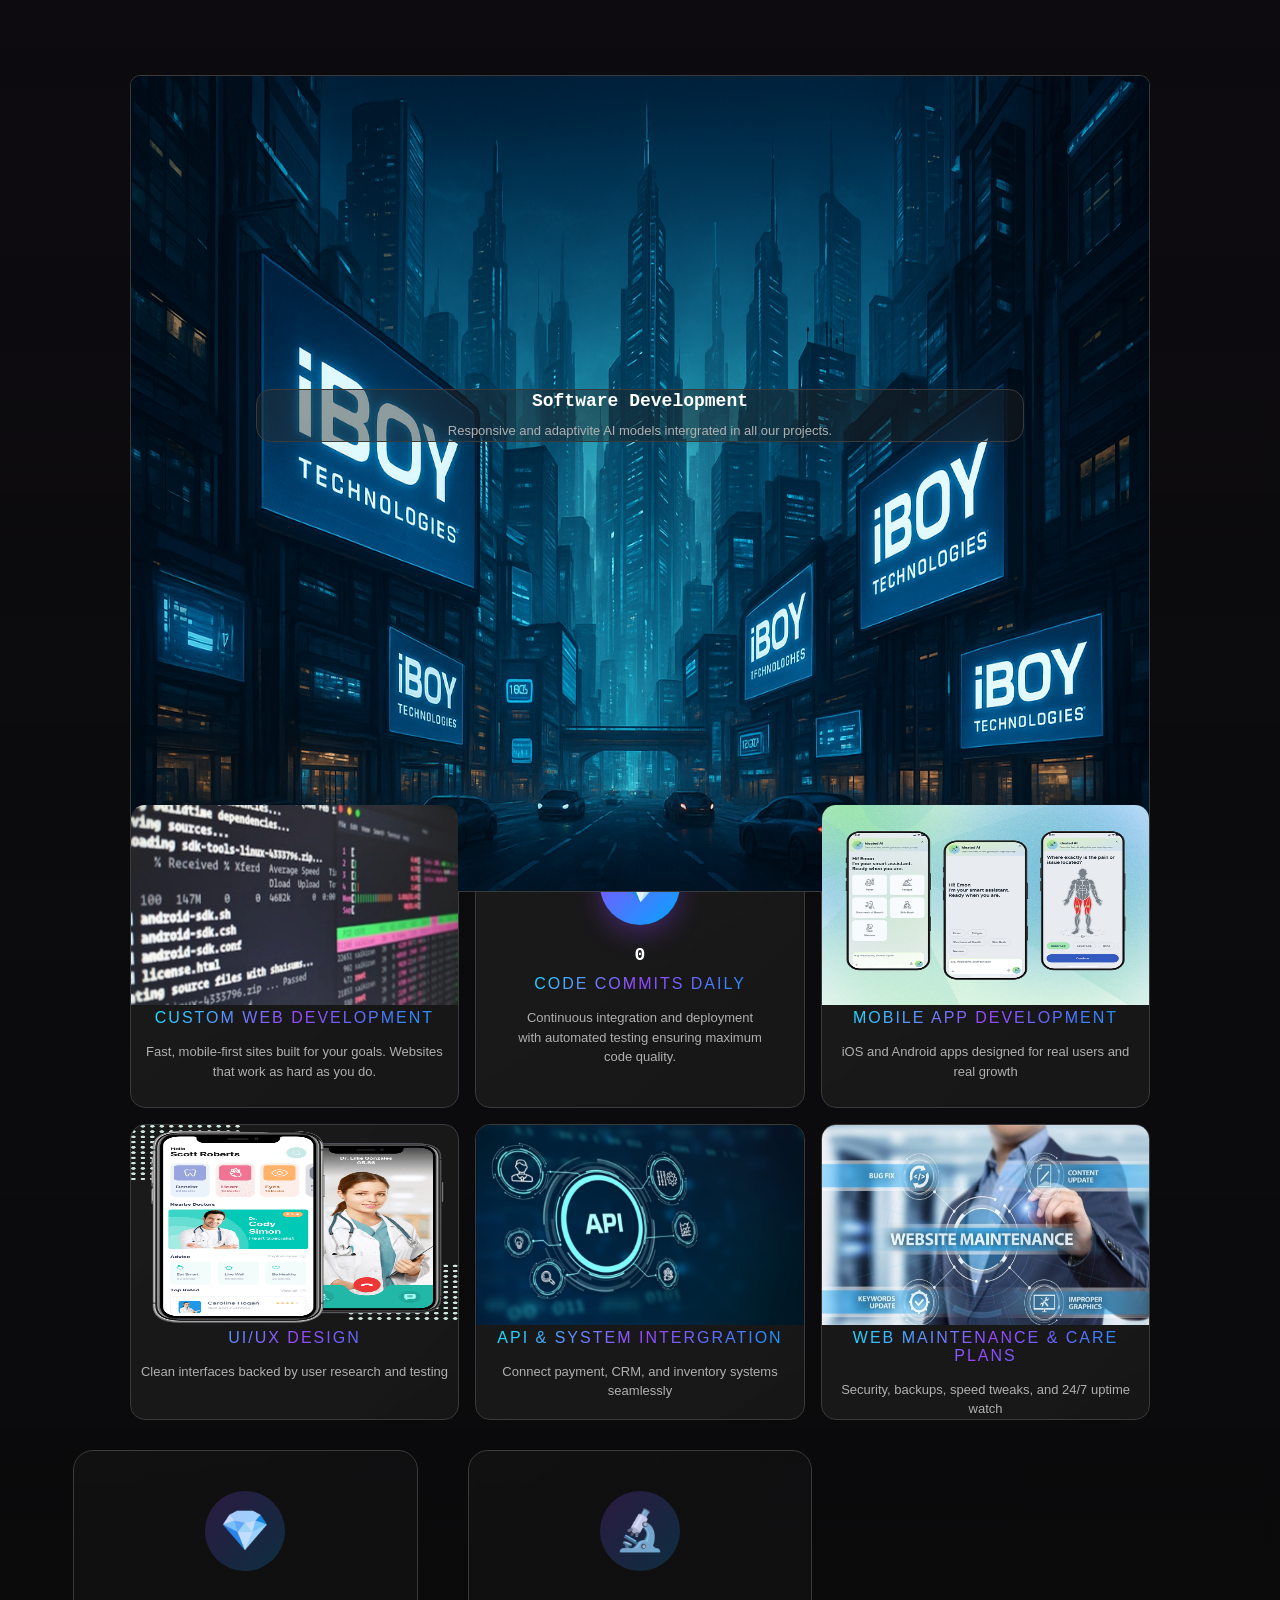
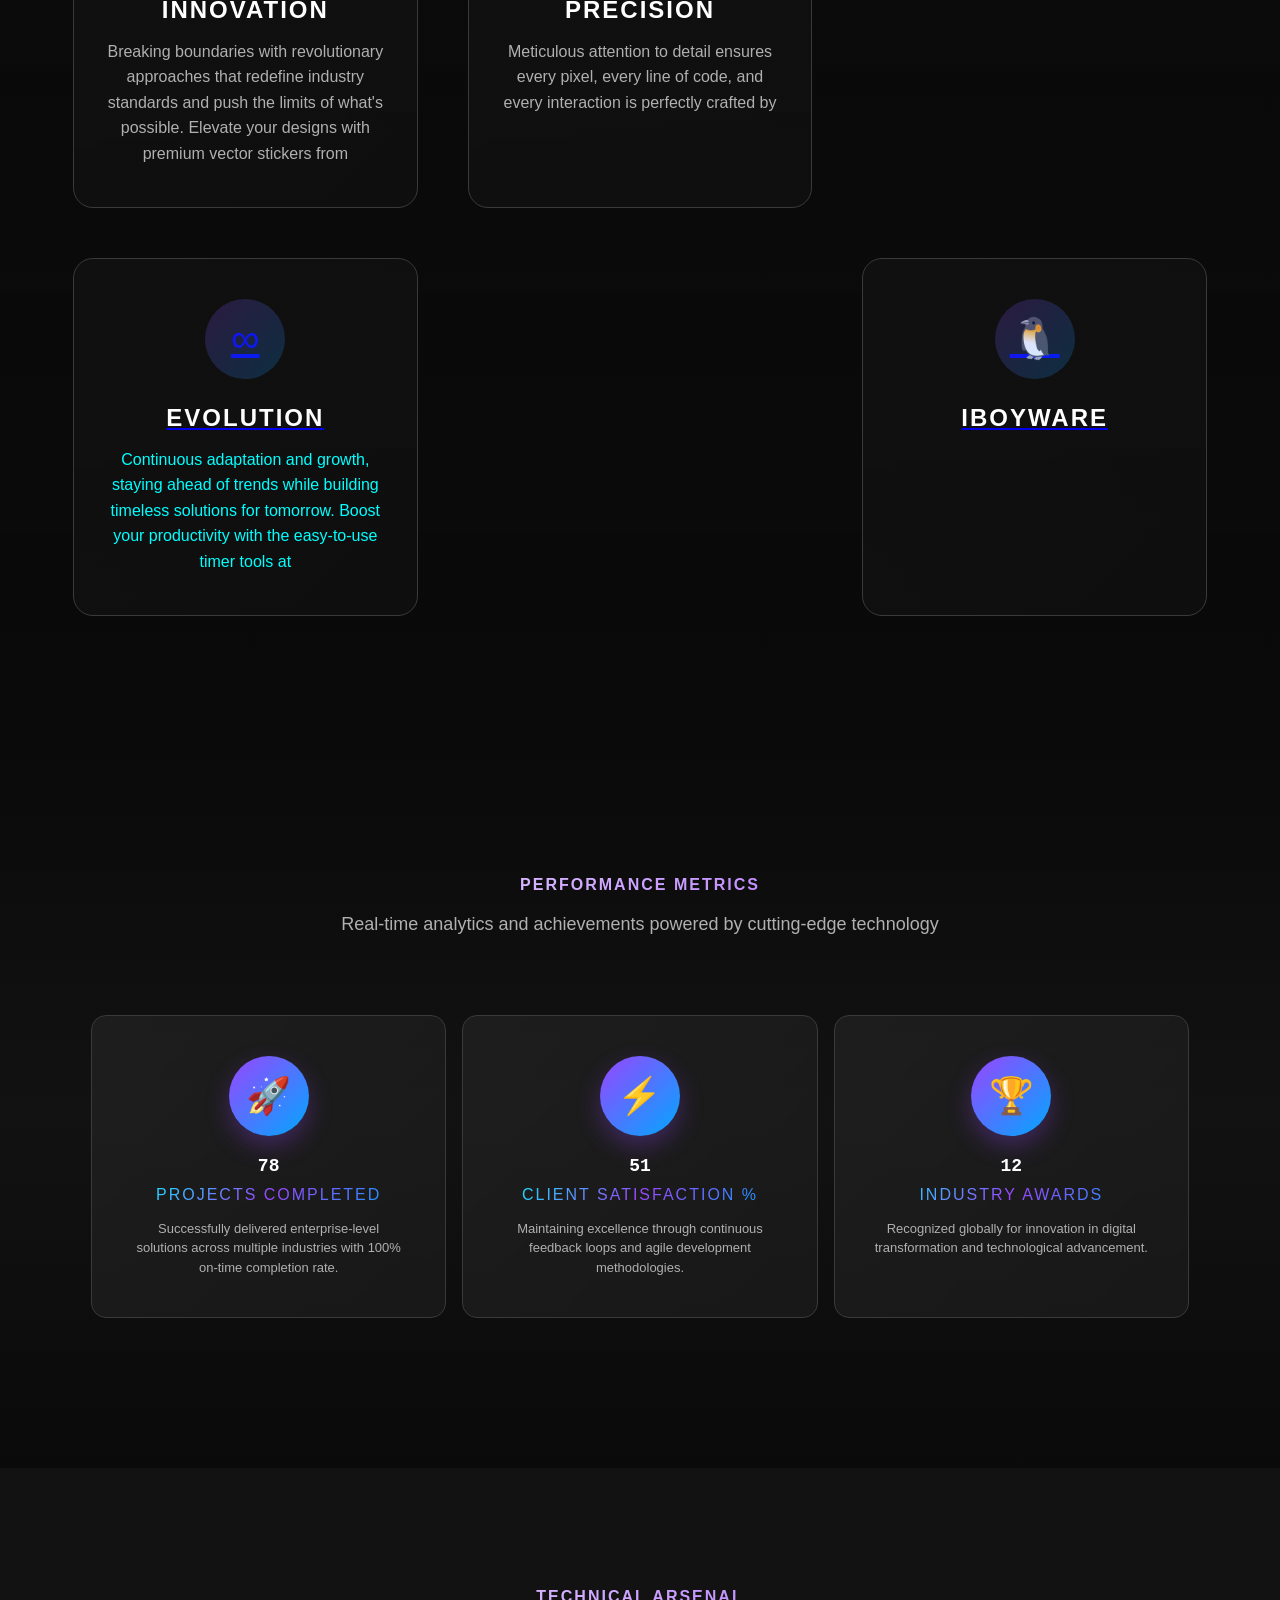
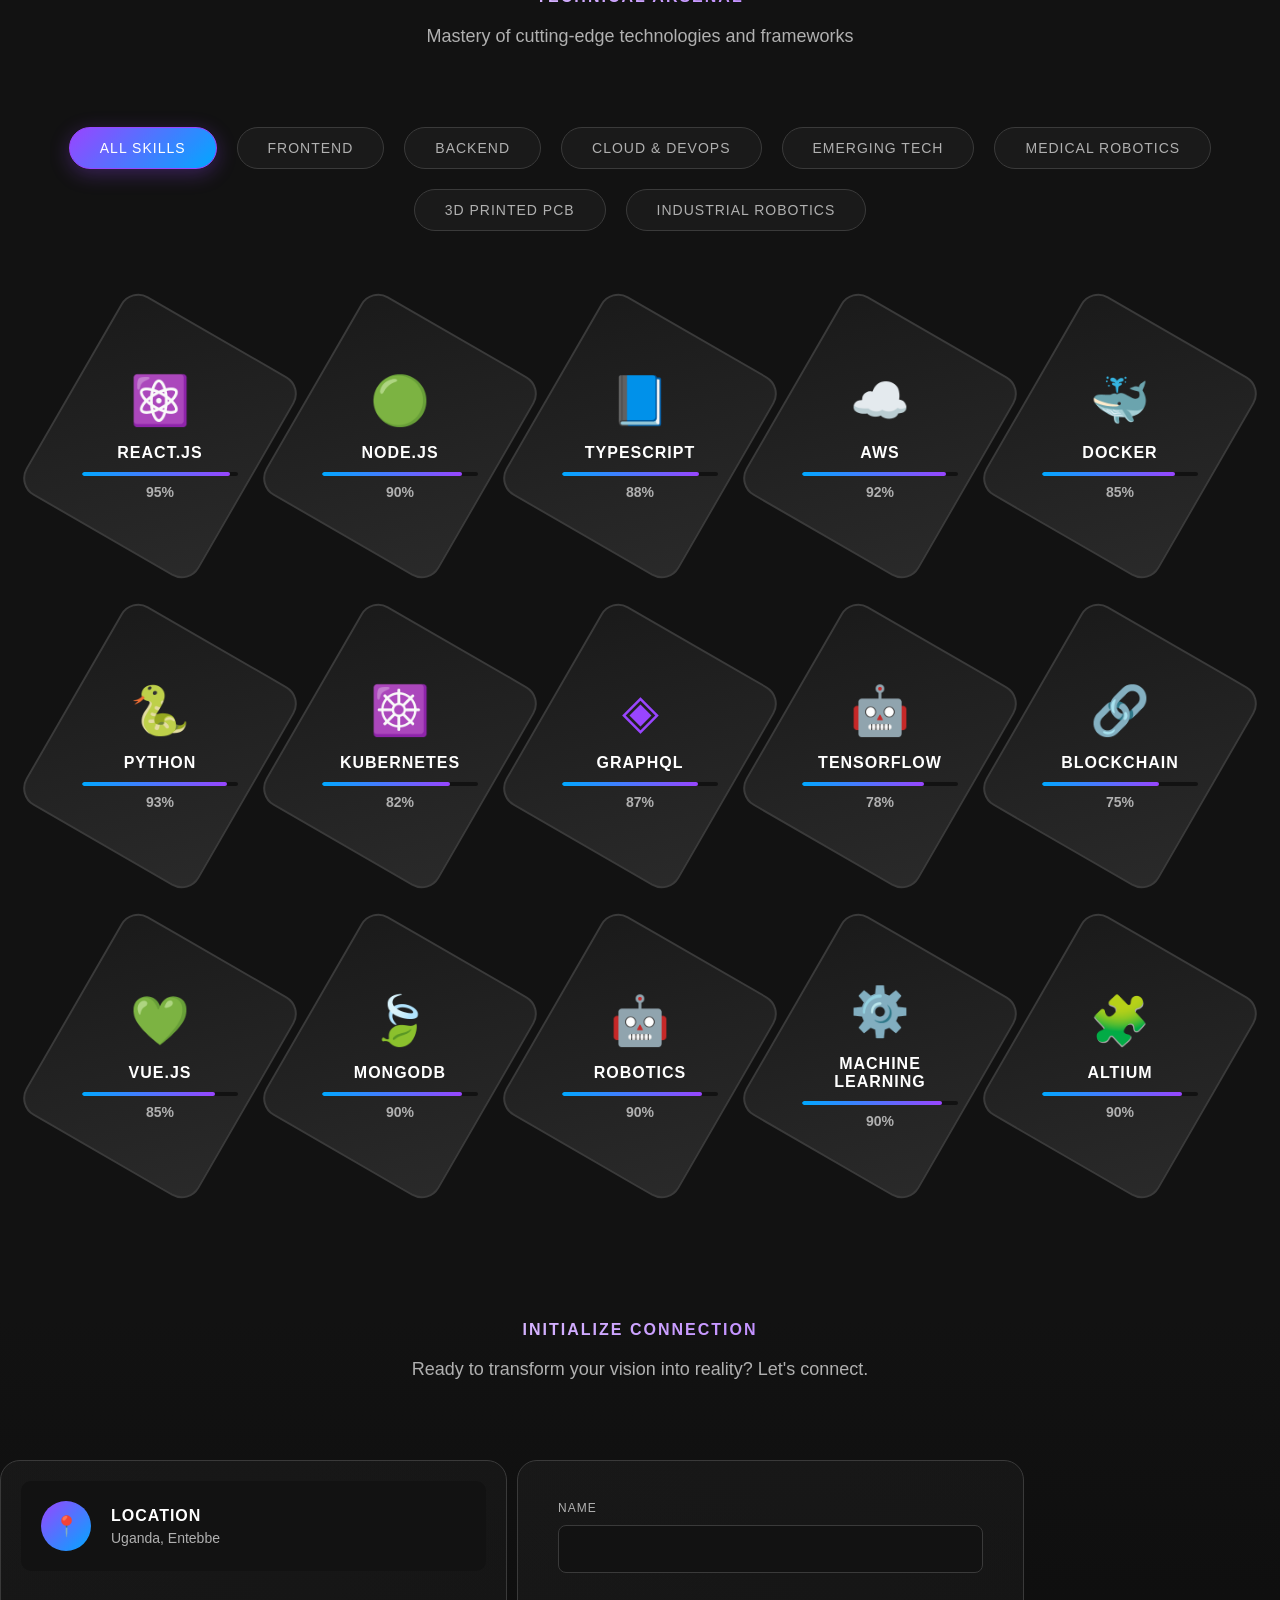
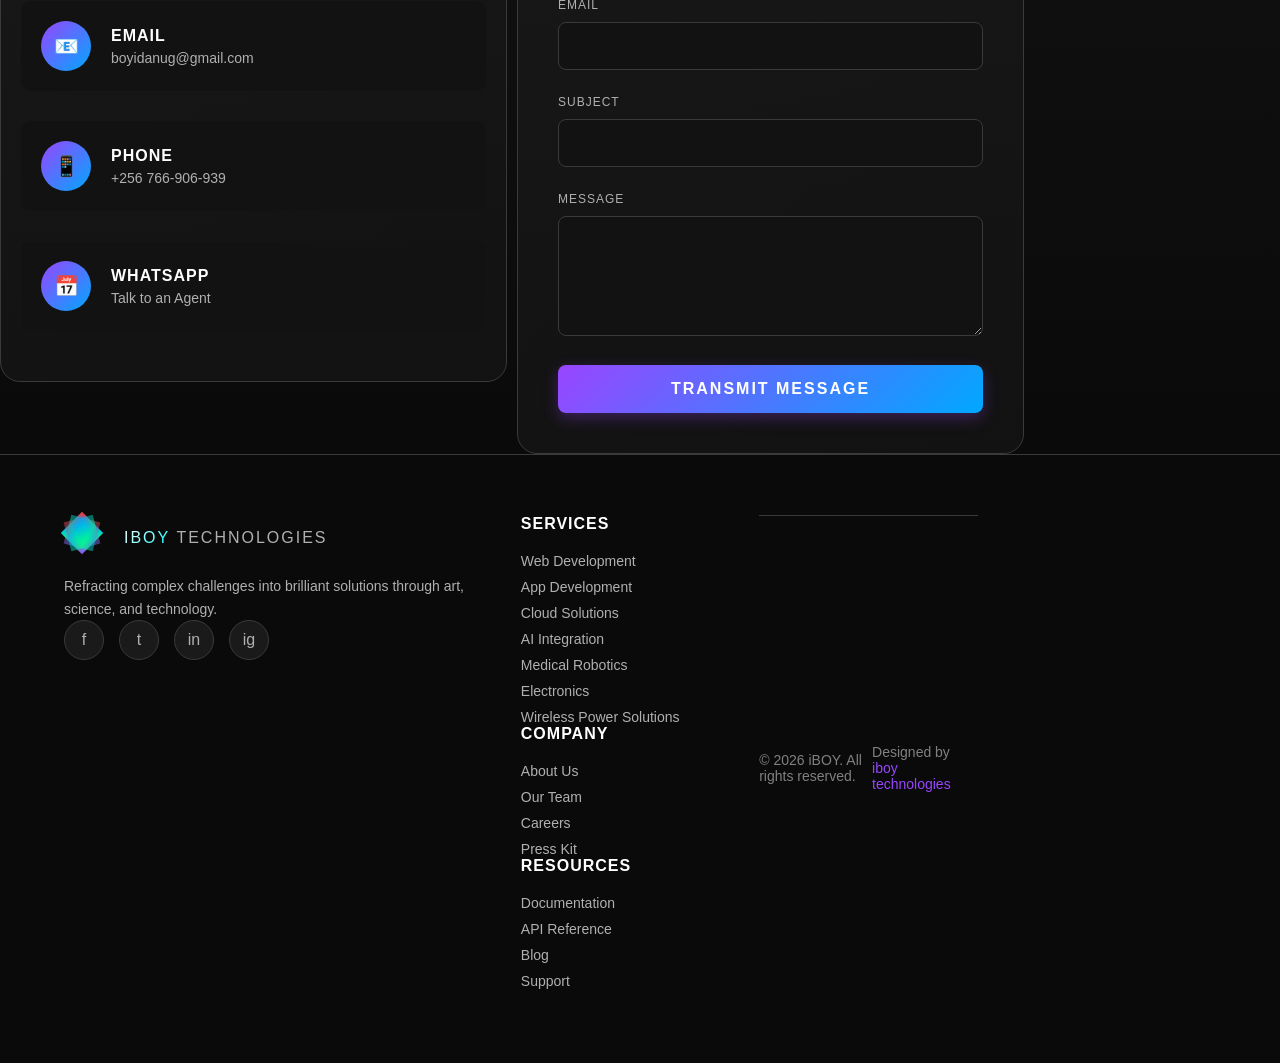
==== commit 80e3ecdd: "Clean up index.html by removing scripts and links Removed external scripts and unnecessary anchor ta" ====
--- a/index.html
+++ b/index.html
@@ -270,34 +270,29 @@
         </div>
 
 
-        <script async="async" data-cfasync="false" src="https://bauval.org/21/73ffb9e8ac29318d3cb36be6b166a0dd"></script>
-
-    <div id="container-73ffb9e8ac29318d3cb36be6b166a0dd"></div>
-
-
 
 
 
         <div class="philosophy-pillars">    
             <div class="philosophy-pillars">
                 <div class="pillar">
-                    <a href="https://go1.trakit34.com/offers.go?spaceid=12540713&subid=" class="pillar">
+                    
                     <div class="pillar-icon">💎</div>
                     <h3 class="pillar-title">Innovation</h3>
                     <p class="pillar-description">
                         Breaking boundaries with revolutionary approaches that redefine industry standards and push the limits of what's possible. Elevate your designs with premium vector stickers from
                     </p>
-                    </a>
+                    
                 </div>
                 
                 <div class="pillar">
-                     <a href="https://go1.trakit34.com/offers.go?spaceid=12540715&subid=" class="pillar">
+                     
                     <div class="pillar-icon">🔬</div>
                     <h3 class="pillar-title">Precision</h3>
                     <p class="pillar-description">
                         Meticulous attention to detail ensures every pixel, every line of code, and every interaction is perfectly crafted by <a href="https://iboytechnologies.me" rel="nofollow"
                     </p>
-                        </a>
+                    
                 </div>
                 
                 <div class="pillar">
@@ -482,8 +477,7 @@
                     <a href="#">Medical Robotics</a>
                     <a href="#">Electronics</a>
                     <a href="#">Wireless Power Solutions</a>
-                    <a href="https://araplhn.org/4/4147c7c37a46451e5628ba4f7c9dad3f">Printed Circuit Board</a>
-                </div>
+                    
             </div>
             
             <div class="footer-section">
@@ -518,6 +512,5 @@
     </footer>
 <script src="templatemo-prism-scripts.js"></script>
  
-    <script data-cfasync="false" src="https://bauval.org/14/ec3200c7d68cde57134da48fbbb3ecfa"></script>
 </body>
 </html>
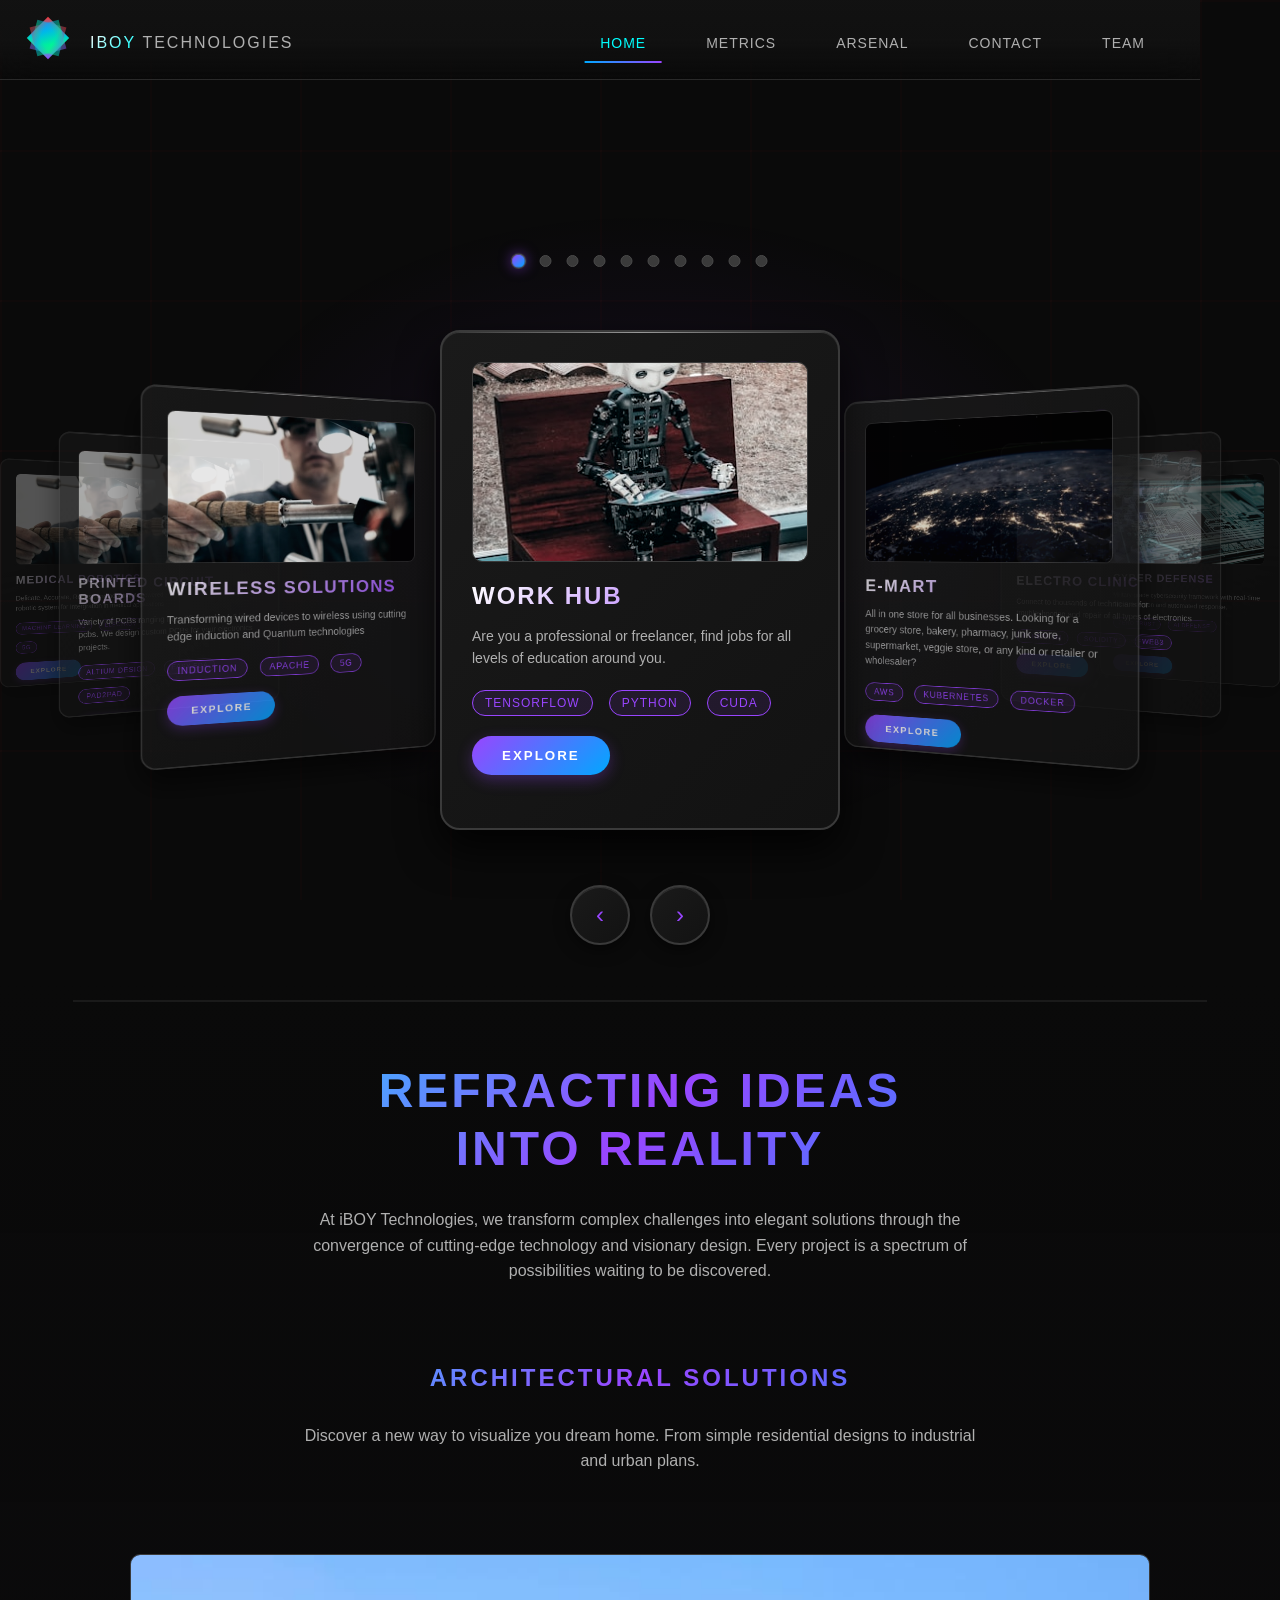
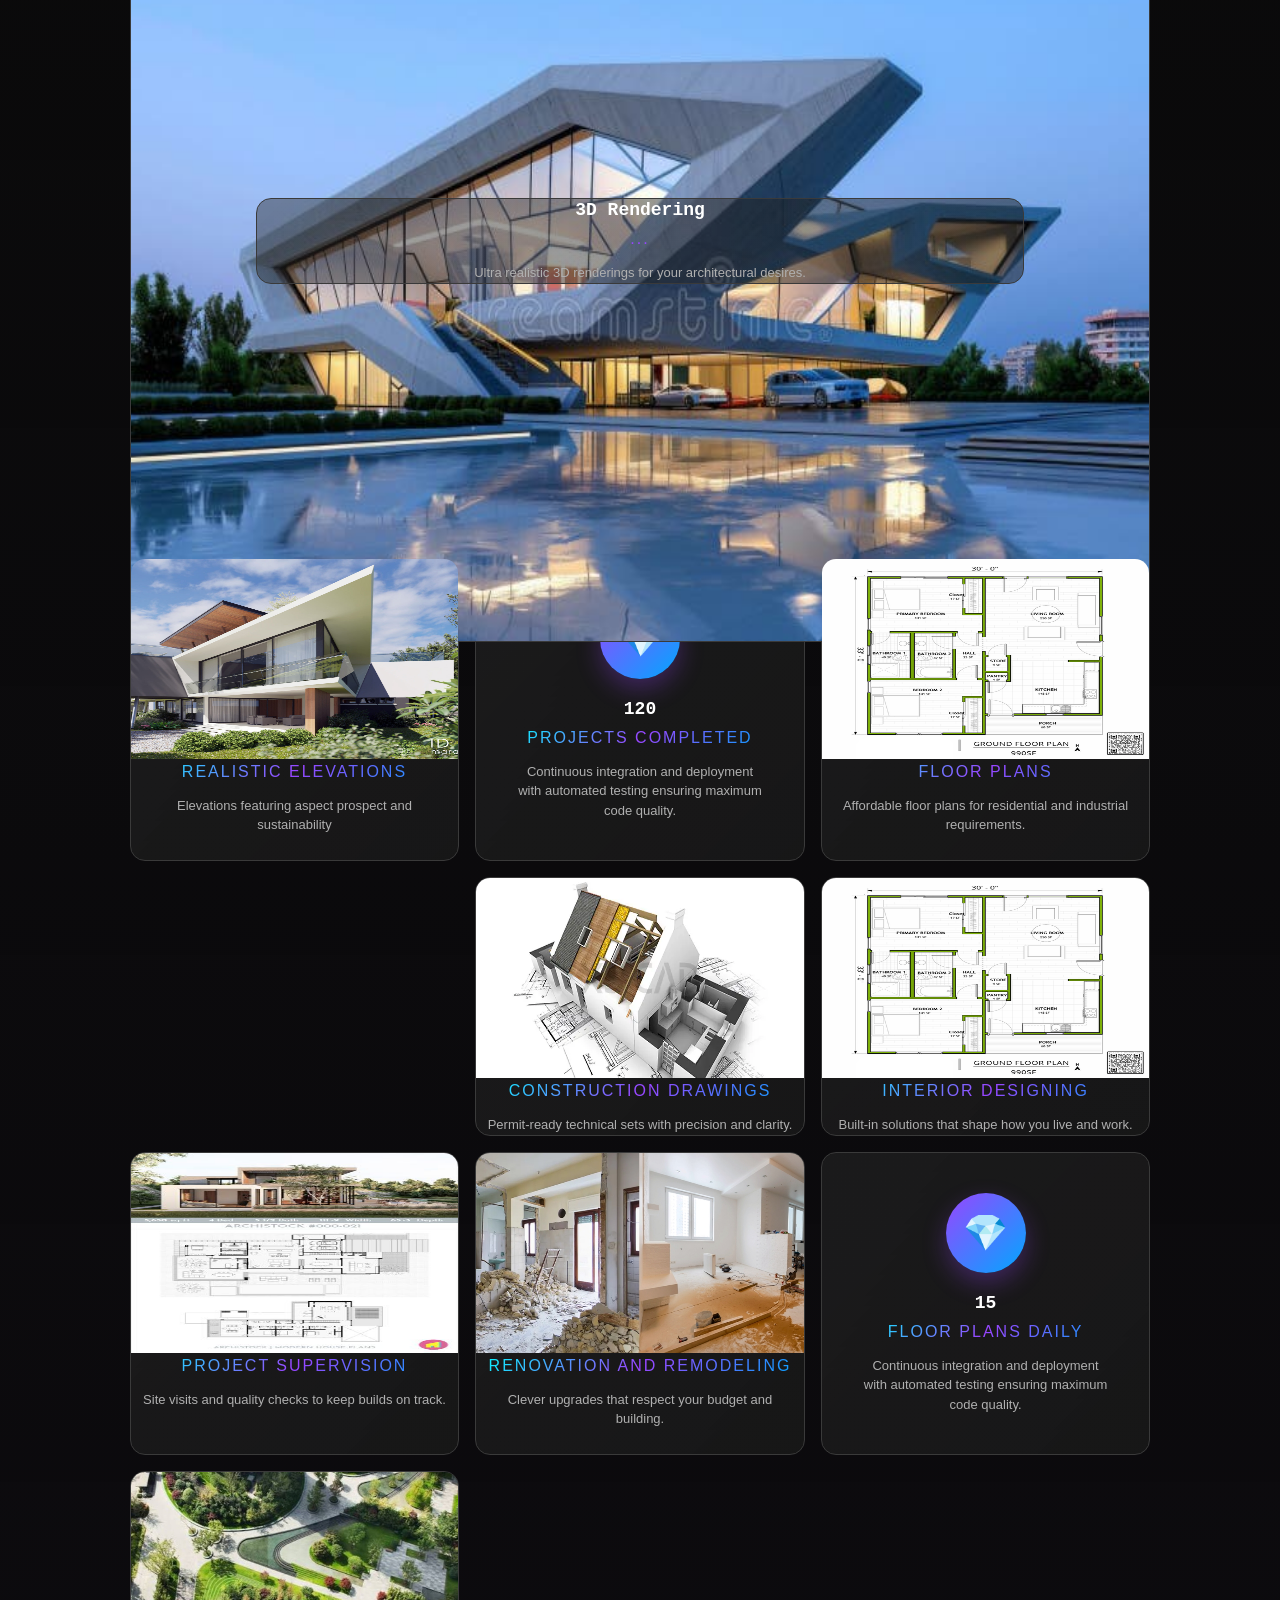
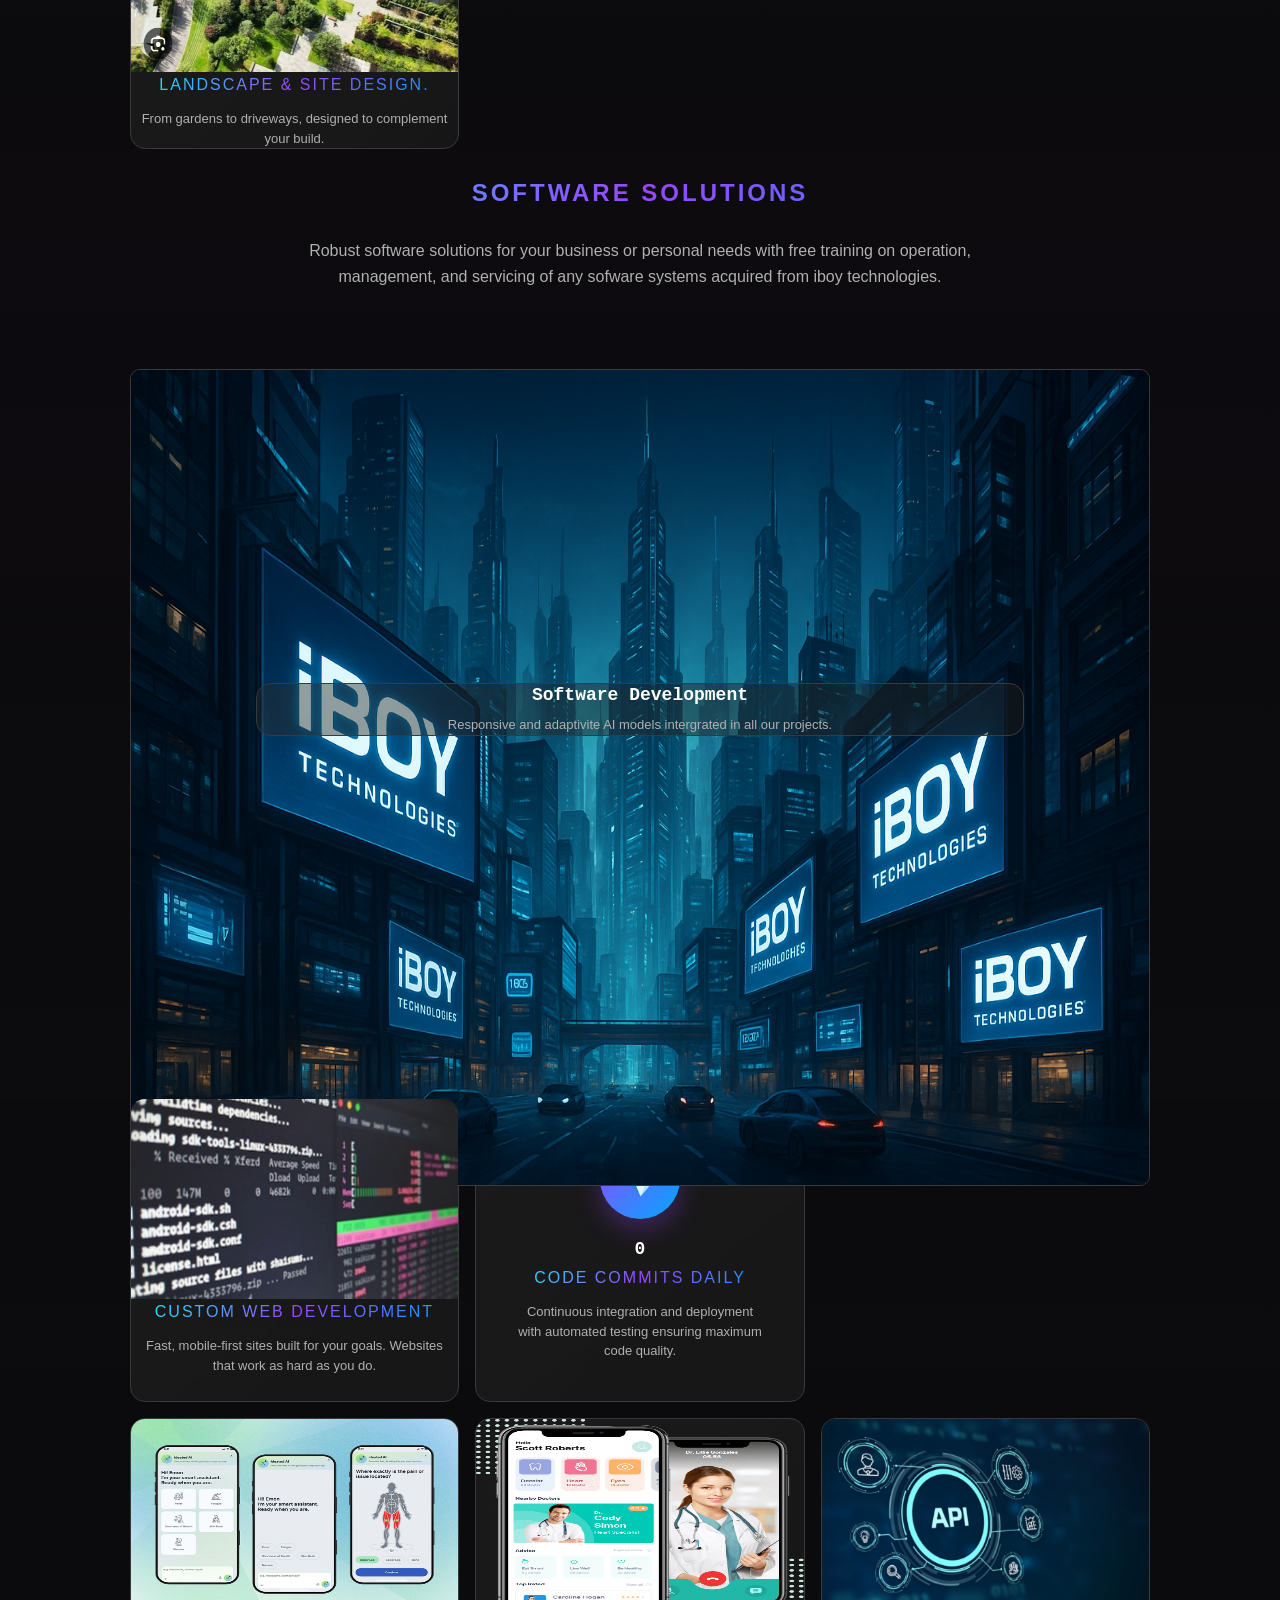
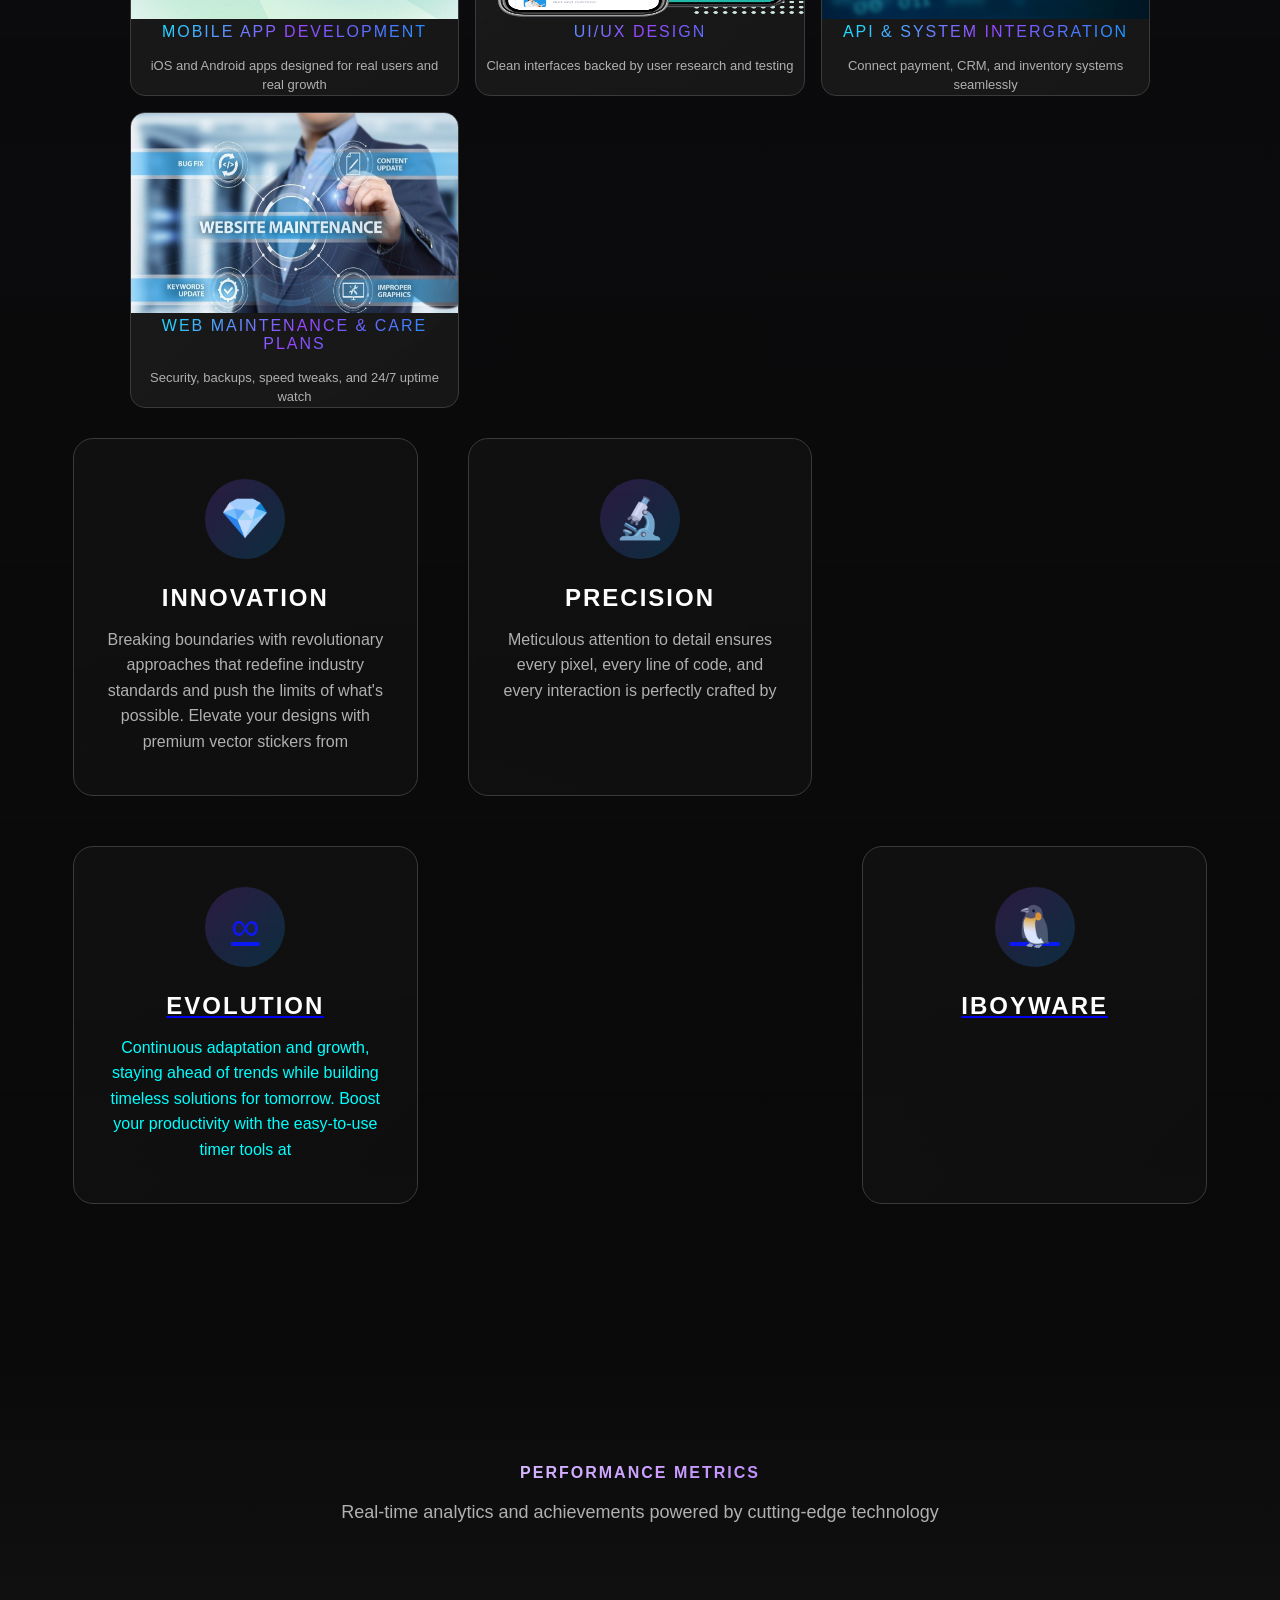
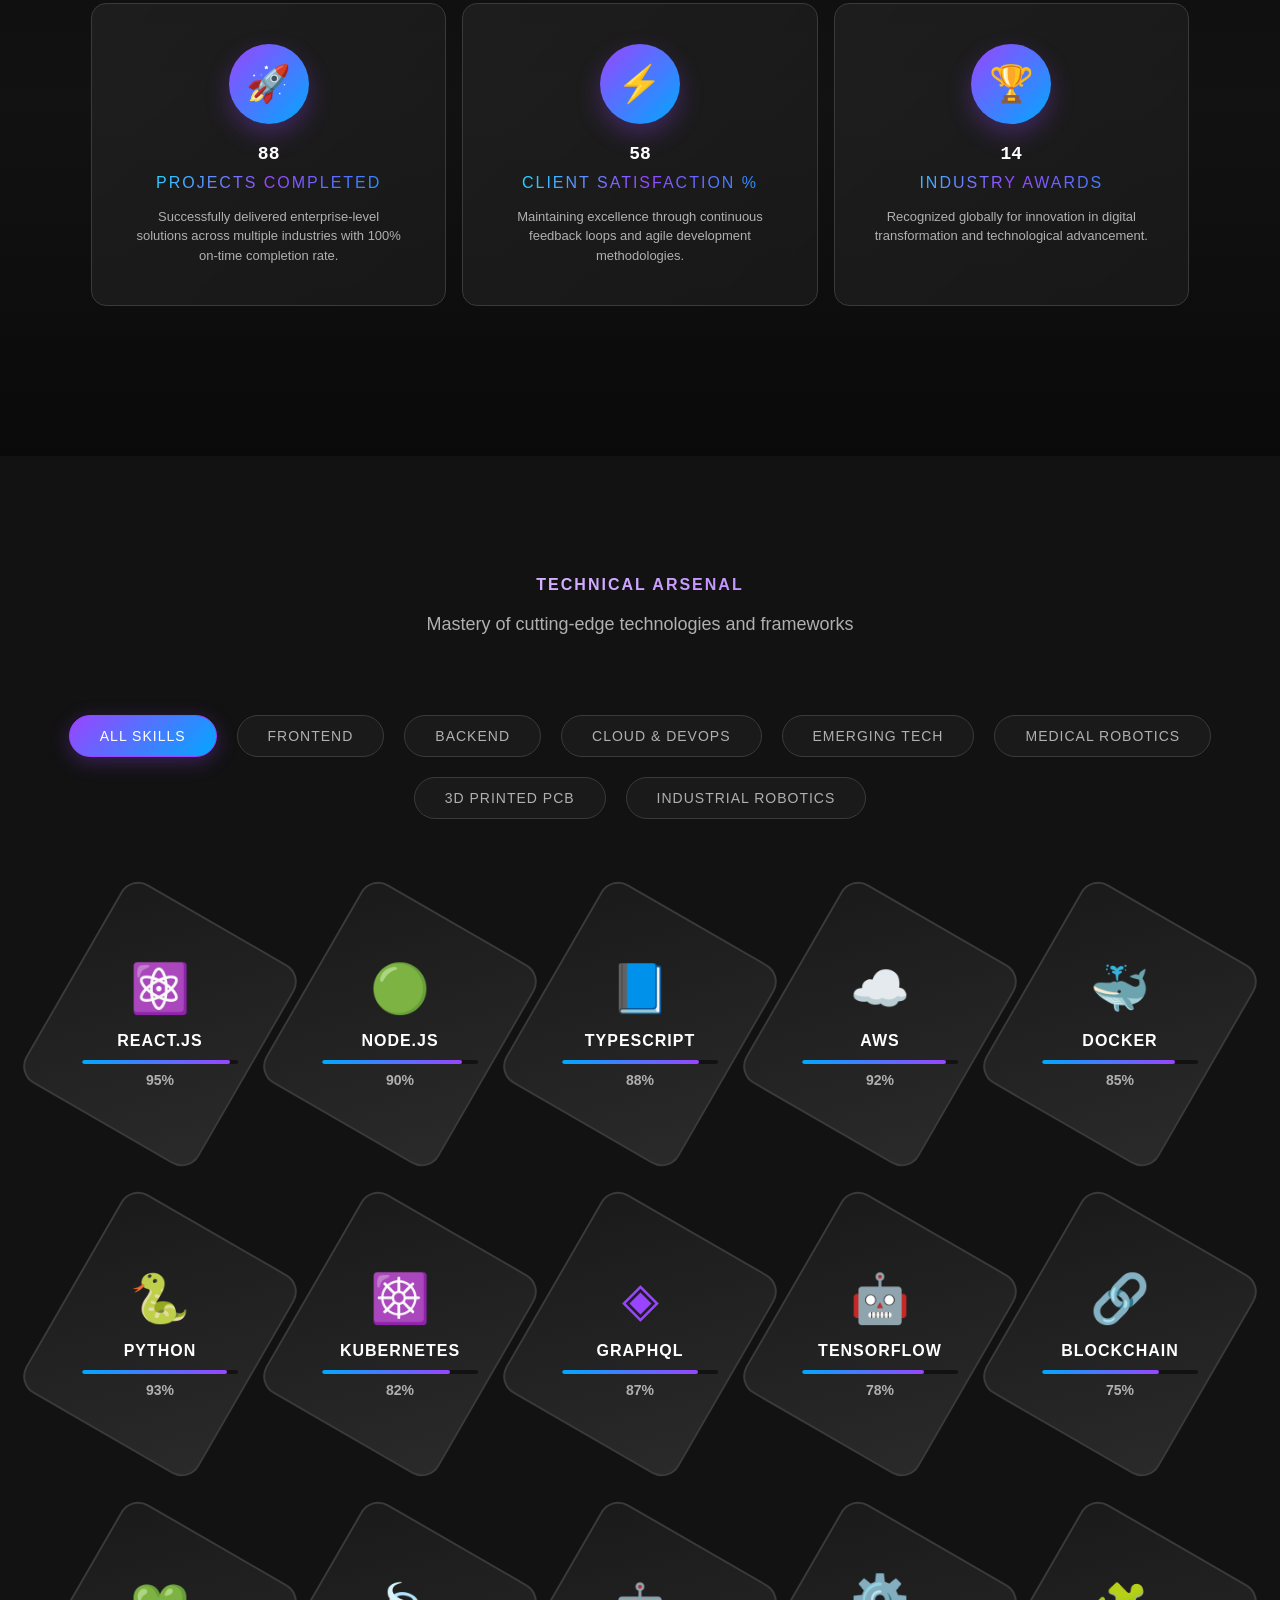
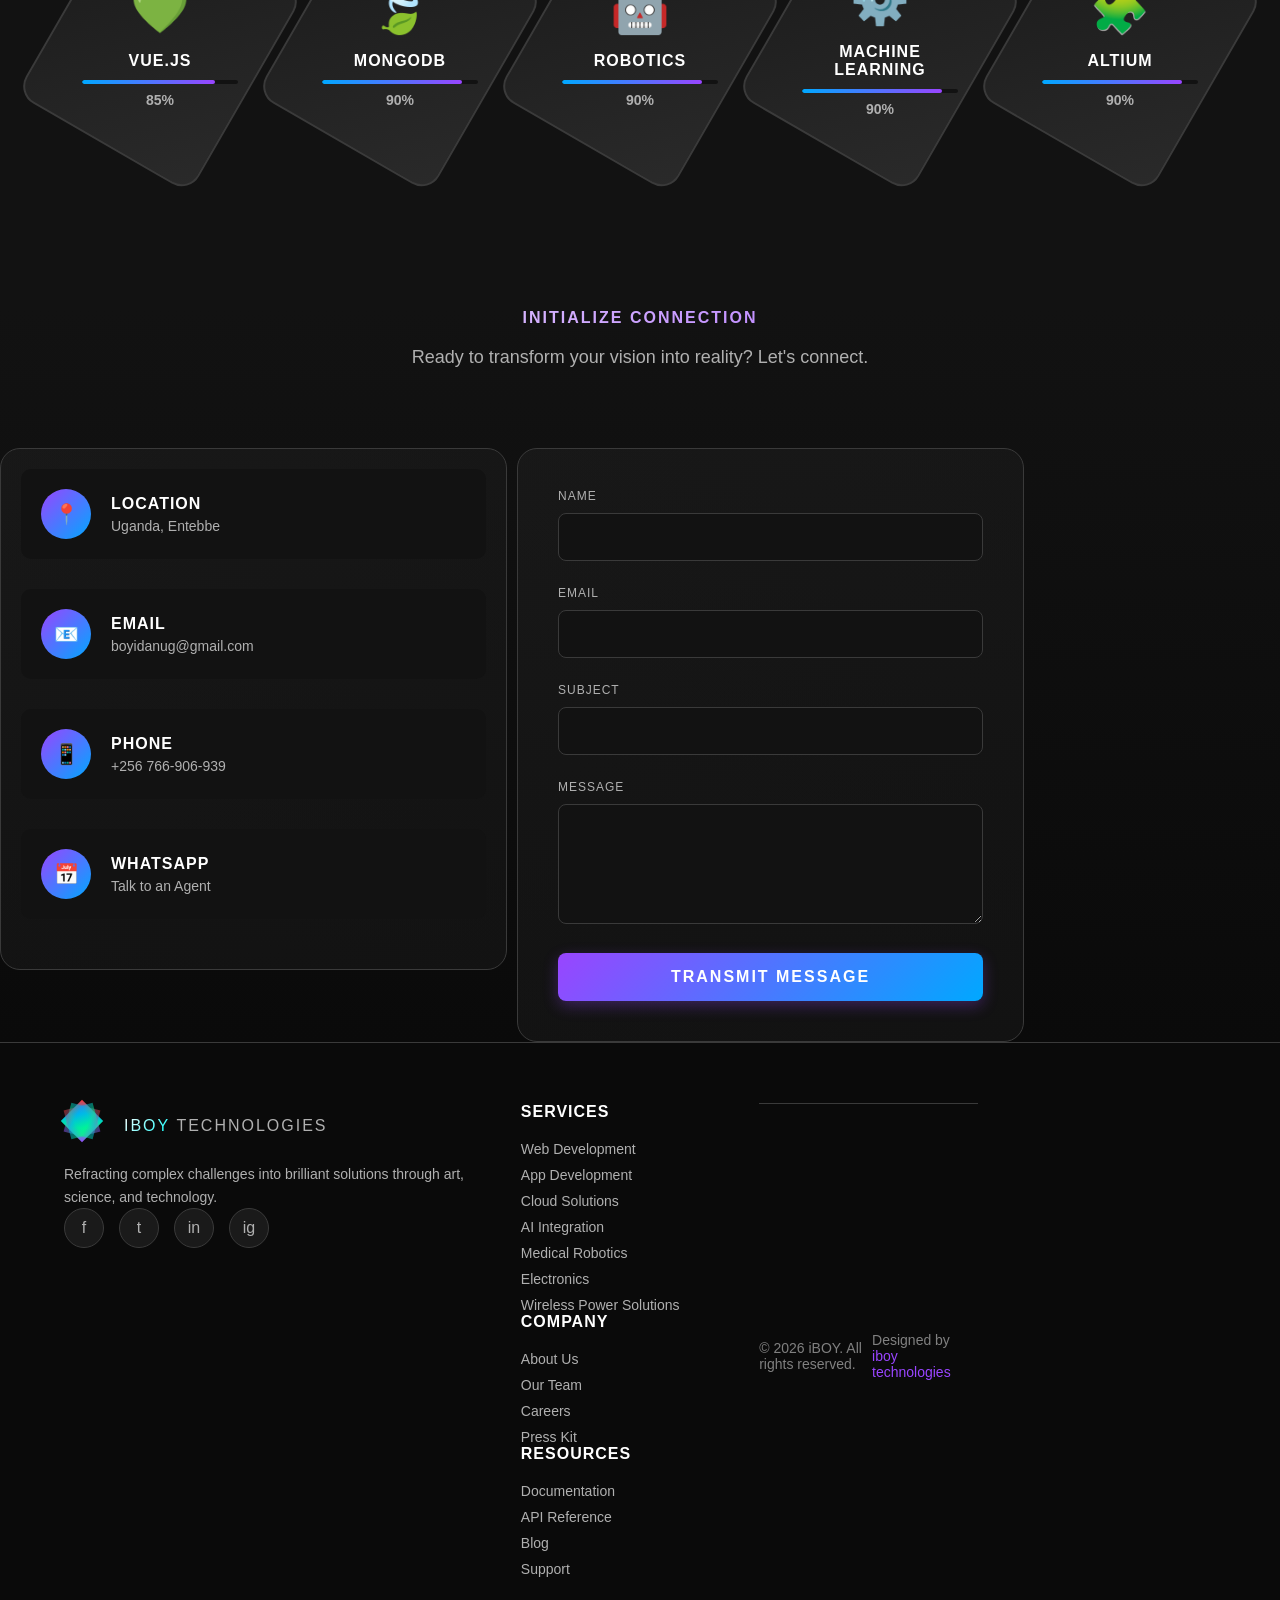
==== commit 06bca13c: "Integrate Google AdSense ads into index.html Added Google AdSense scripts for ad display." ====
--- a/index.html
+++ b/index.html
@@ -138,7 +138,17 @@
                 <div class="stat-label">Floor plans</div>
                 <p class="stat-description">Affordable floor plans for residential and industrial requirements.</p>
             </div>
-
+<script async src="https://pagead2.googlesyndication.com/pagead/js/adsbygoogle.js?client=ca-pub-5520788108565807"
+     crossorigin="anonymous"></script>
+<ins class="adsbygoogle"
+     style="display:block; text-align:center;"
+     data-ad-layout="in-article"
+     data-ad-format="fluid"
+     data-ad-client="ca-pub-5520788108565807"
+     data-ad-slot="4713582573"></ins>
+<script>
+     (adsbygoogle = window.adsbygoogle || []).push({});
+</script>
             <div class="stat-card2">
                 <div class="card2">
                     <img class="img2" src="images/arch45.webp" alt="image">
@@ -234,6 +244,20 @@
                 <p class="stat-description">Continuous integration and deployment with automated testing ensuring maximum code quality.</p>
             </div>
 
+
+            <script async src="https://pagead2.googlesyndication.com/pagead/js/adsbygoogle.js?client=ca-pub-5520788108565807"
+     crossorigin="anonymous"></script>
+<ins class="adsbygoogle"
+     style="display:block; text-align:center;"
+     data-ad-layout="in-article"
+     data-ad-format="fluid"
+     data-ad-client="ca-pub-5520788108565807"
+     data-ad-slot="4713582573"></ins>
+<script>
+     (adsbygoogle = window.adsbygoogle || []).push({});
+</script>
+
+            
             <div class="stat-card2">
                 <div class="card2">
                     <img class="img2" src="images/soft2.png" alt="image">
